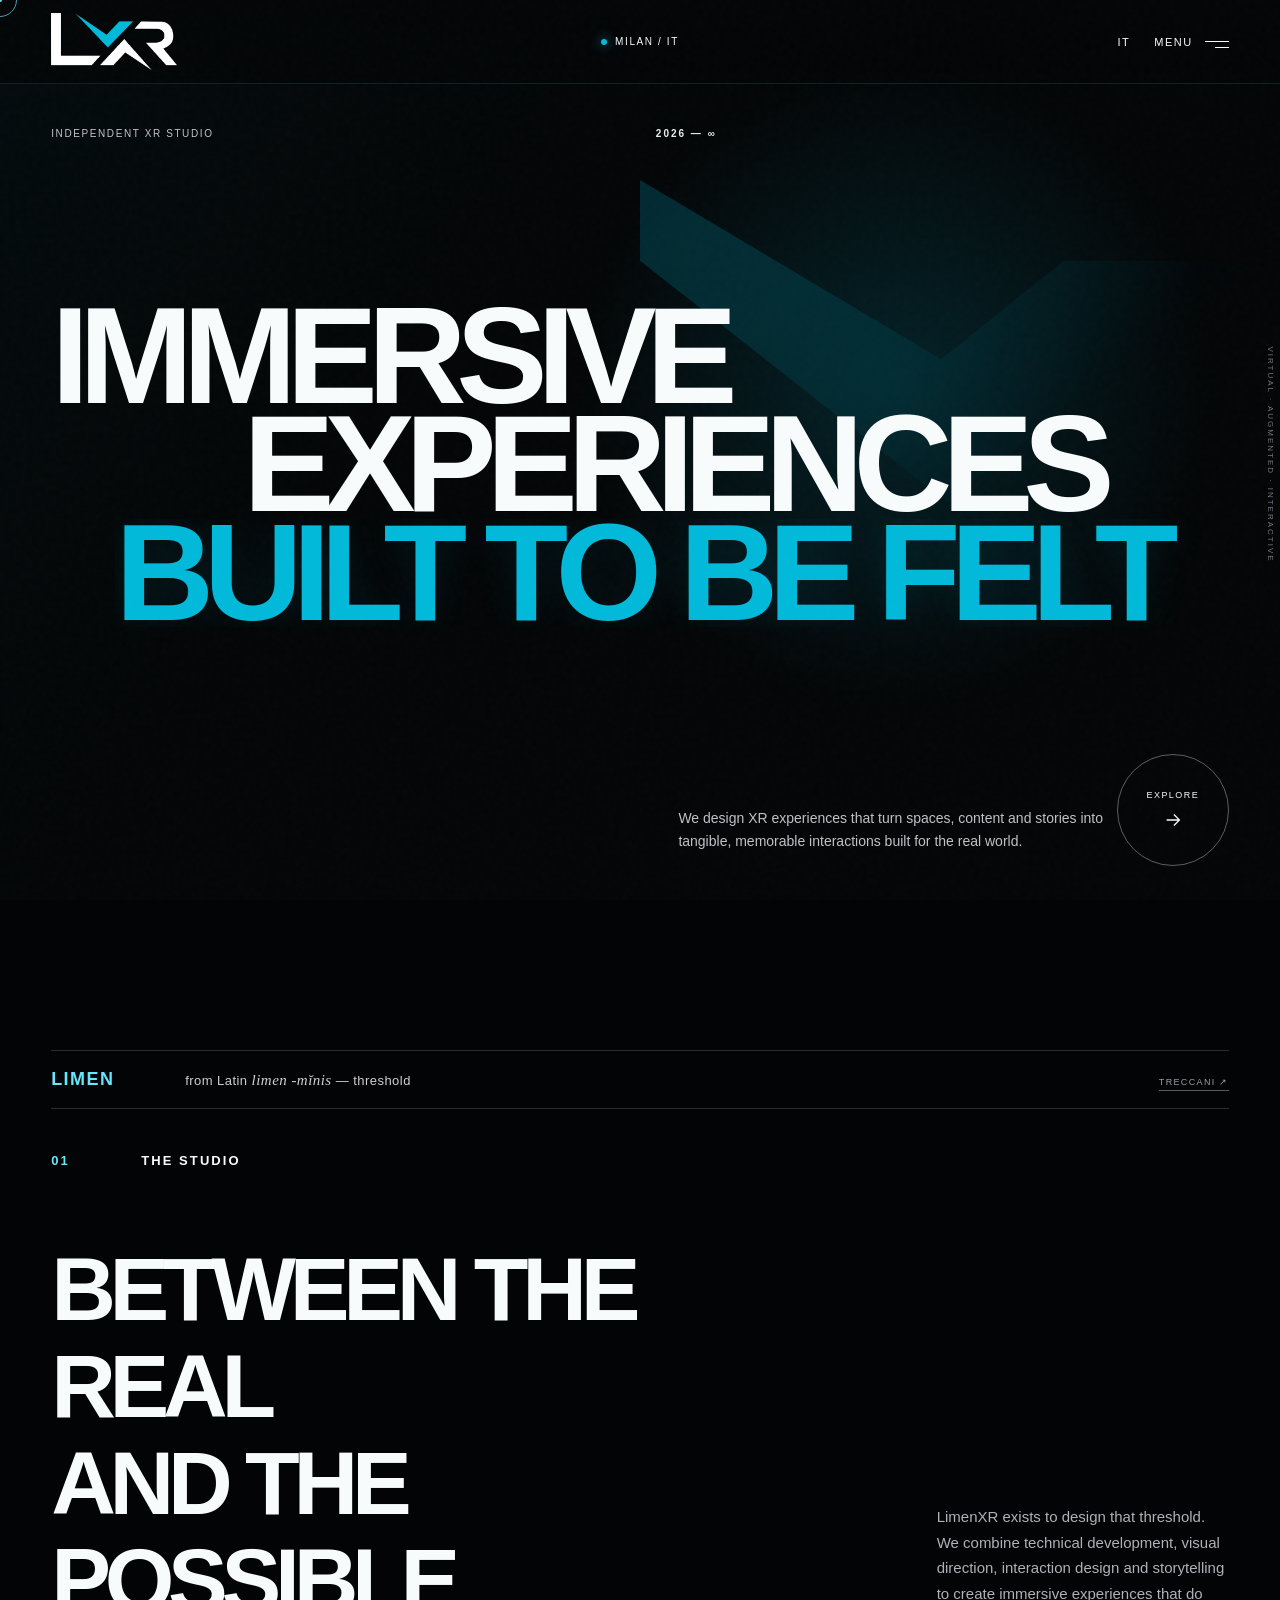
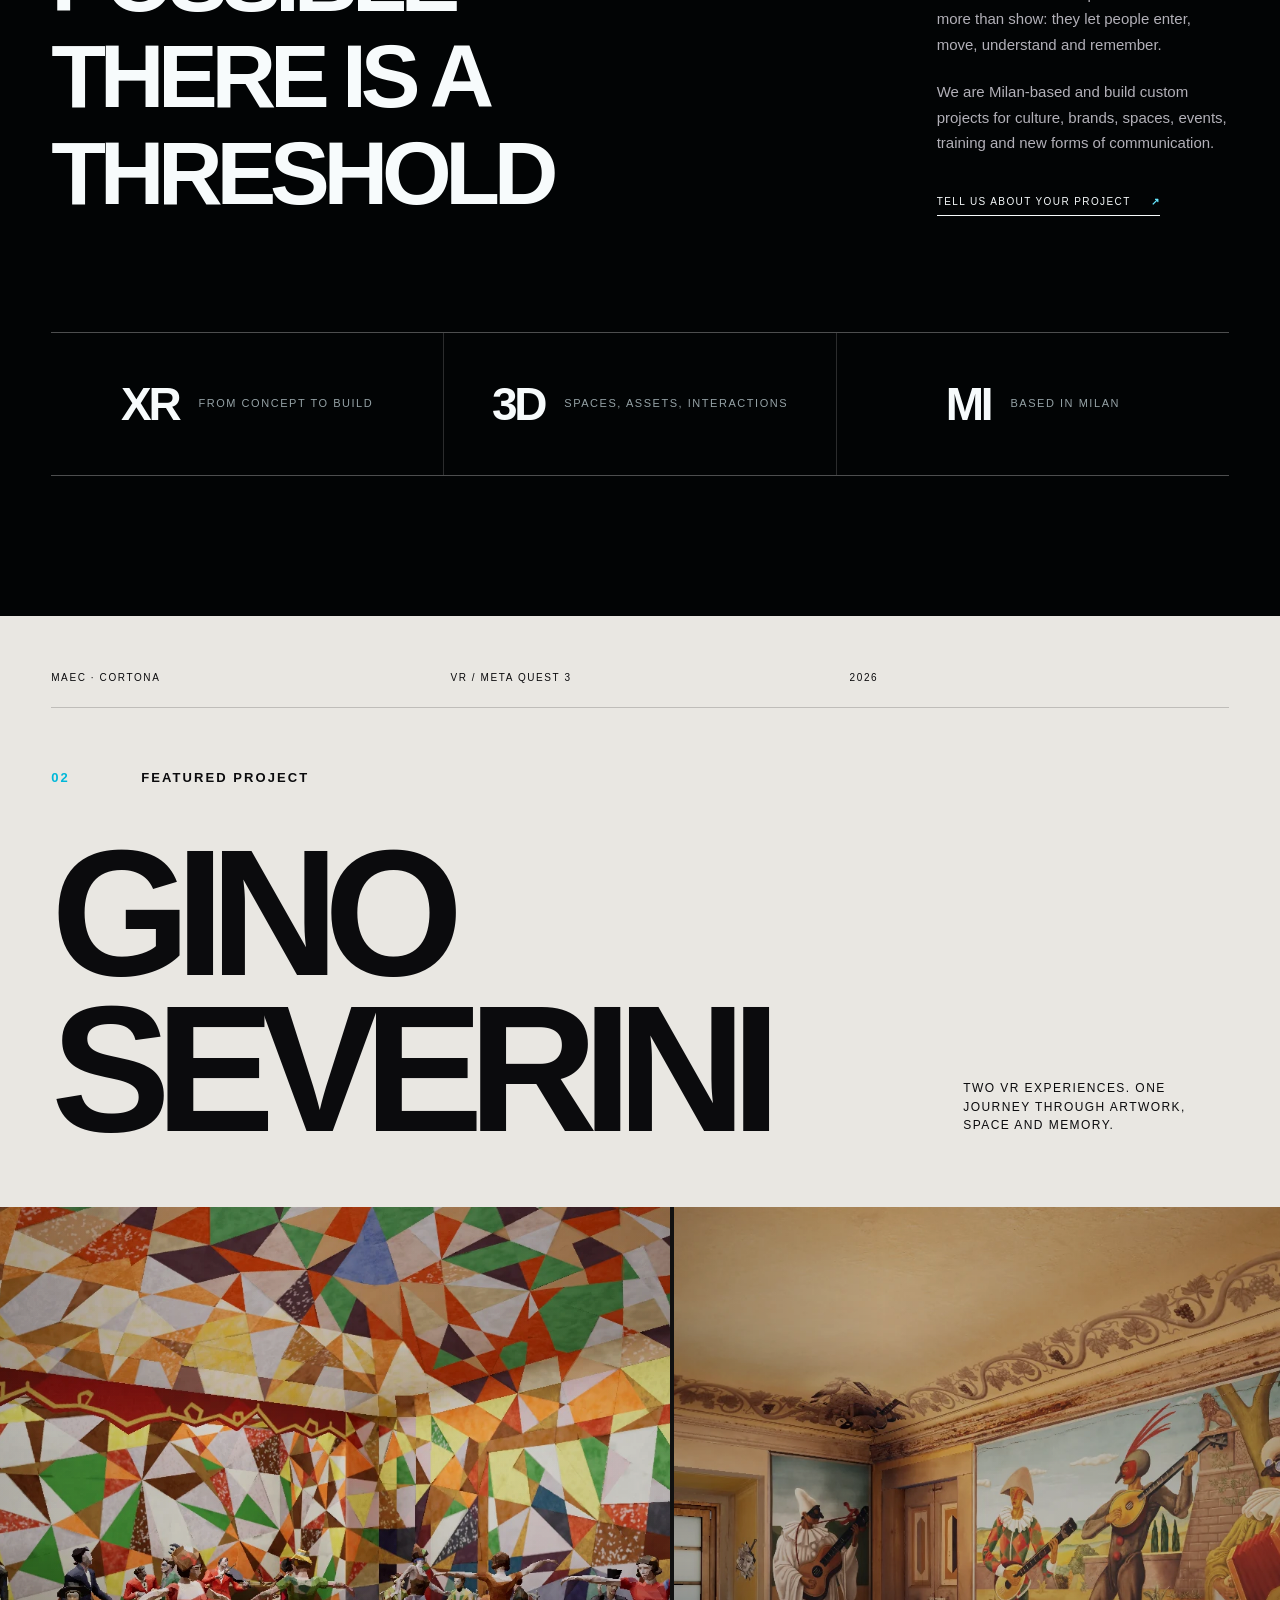
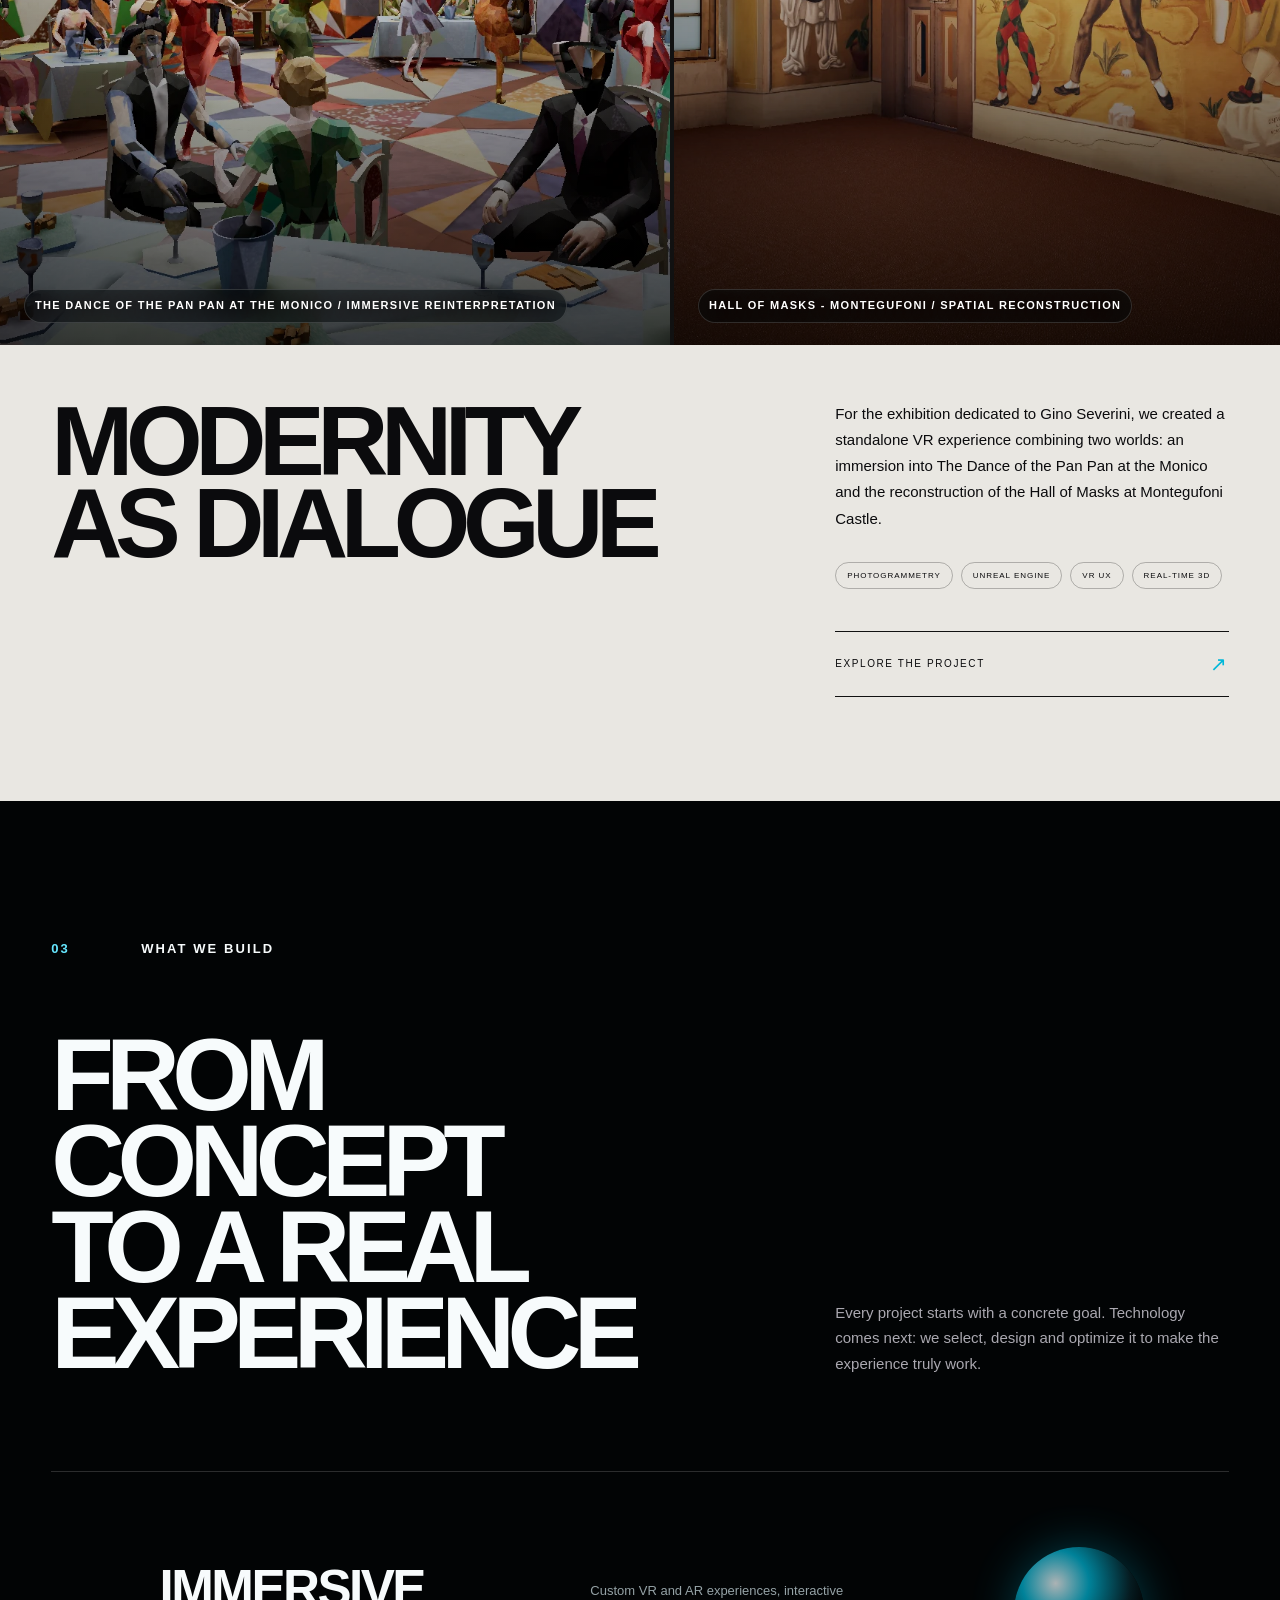
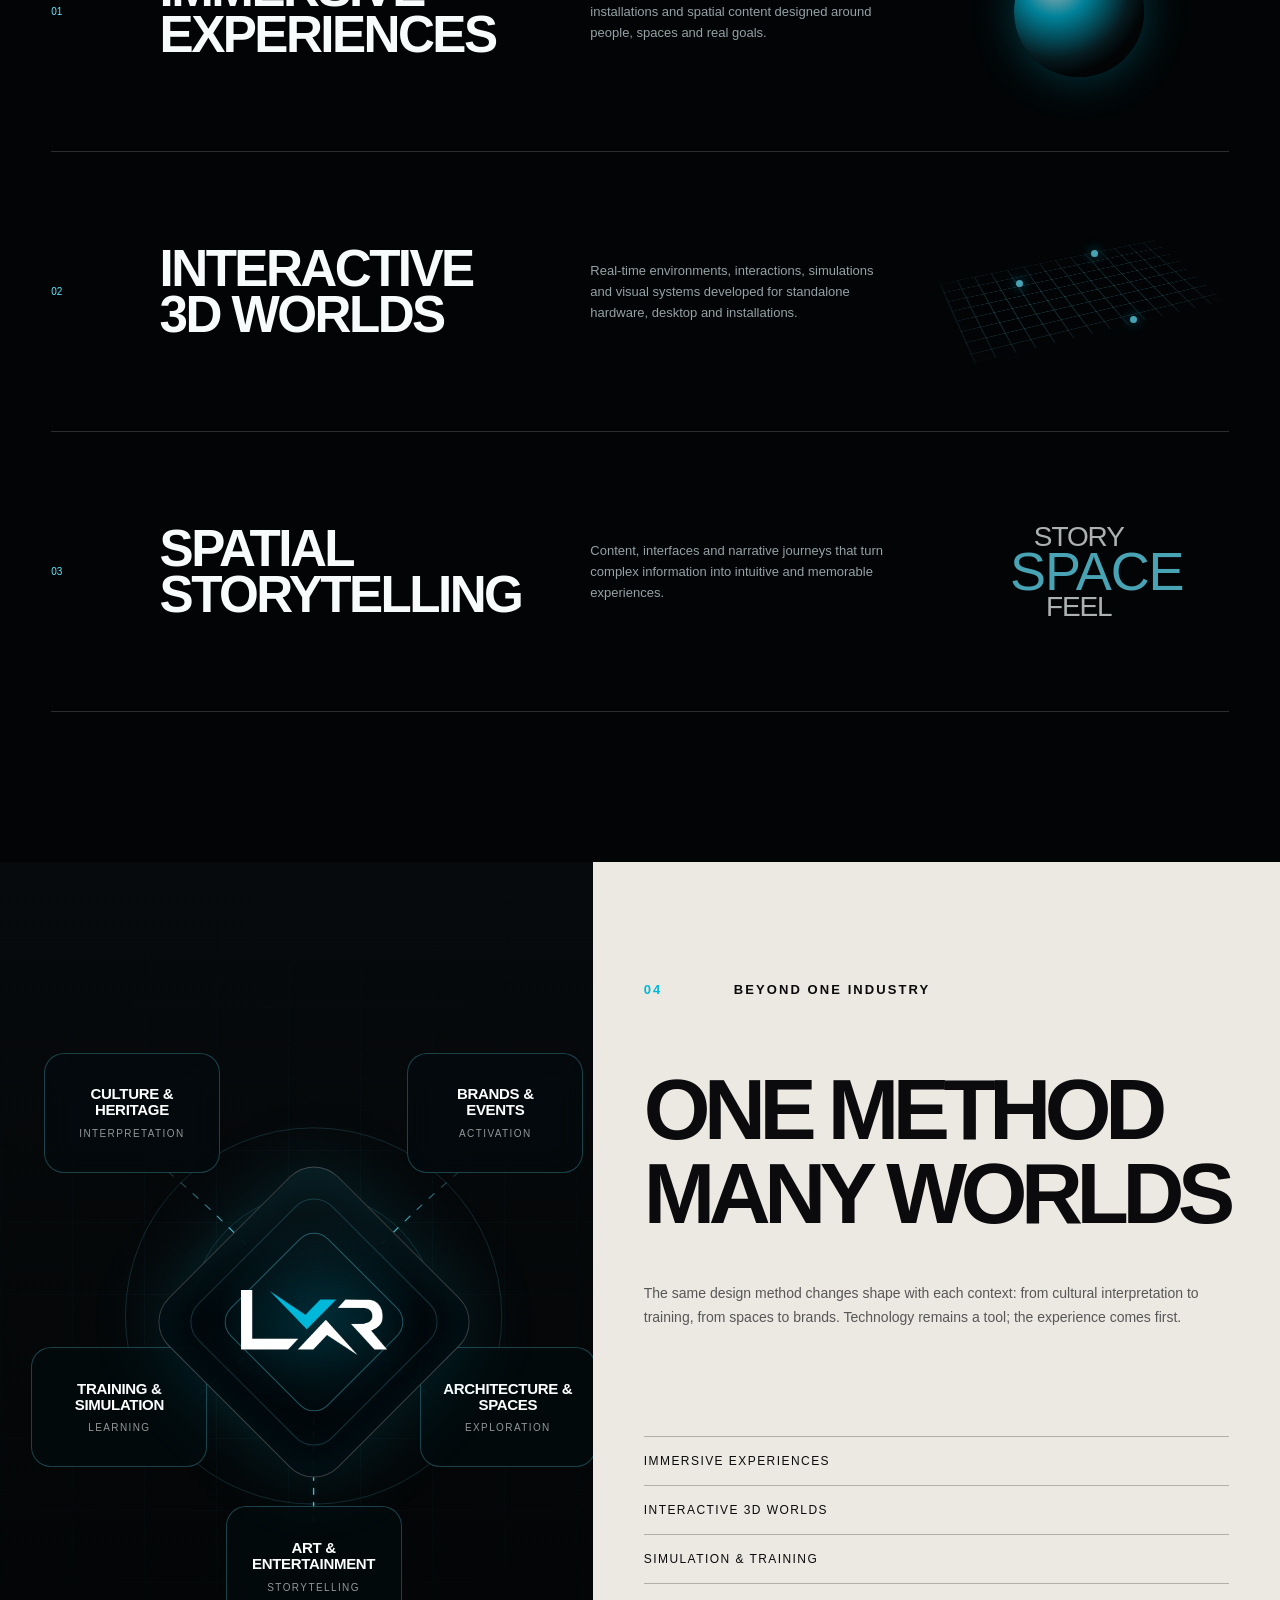
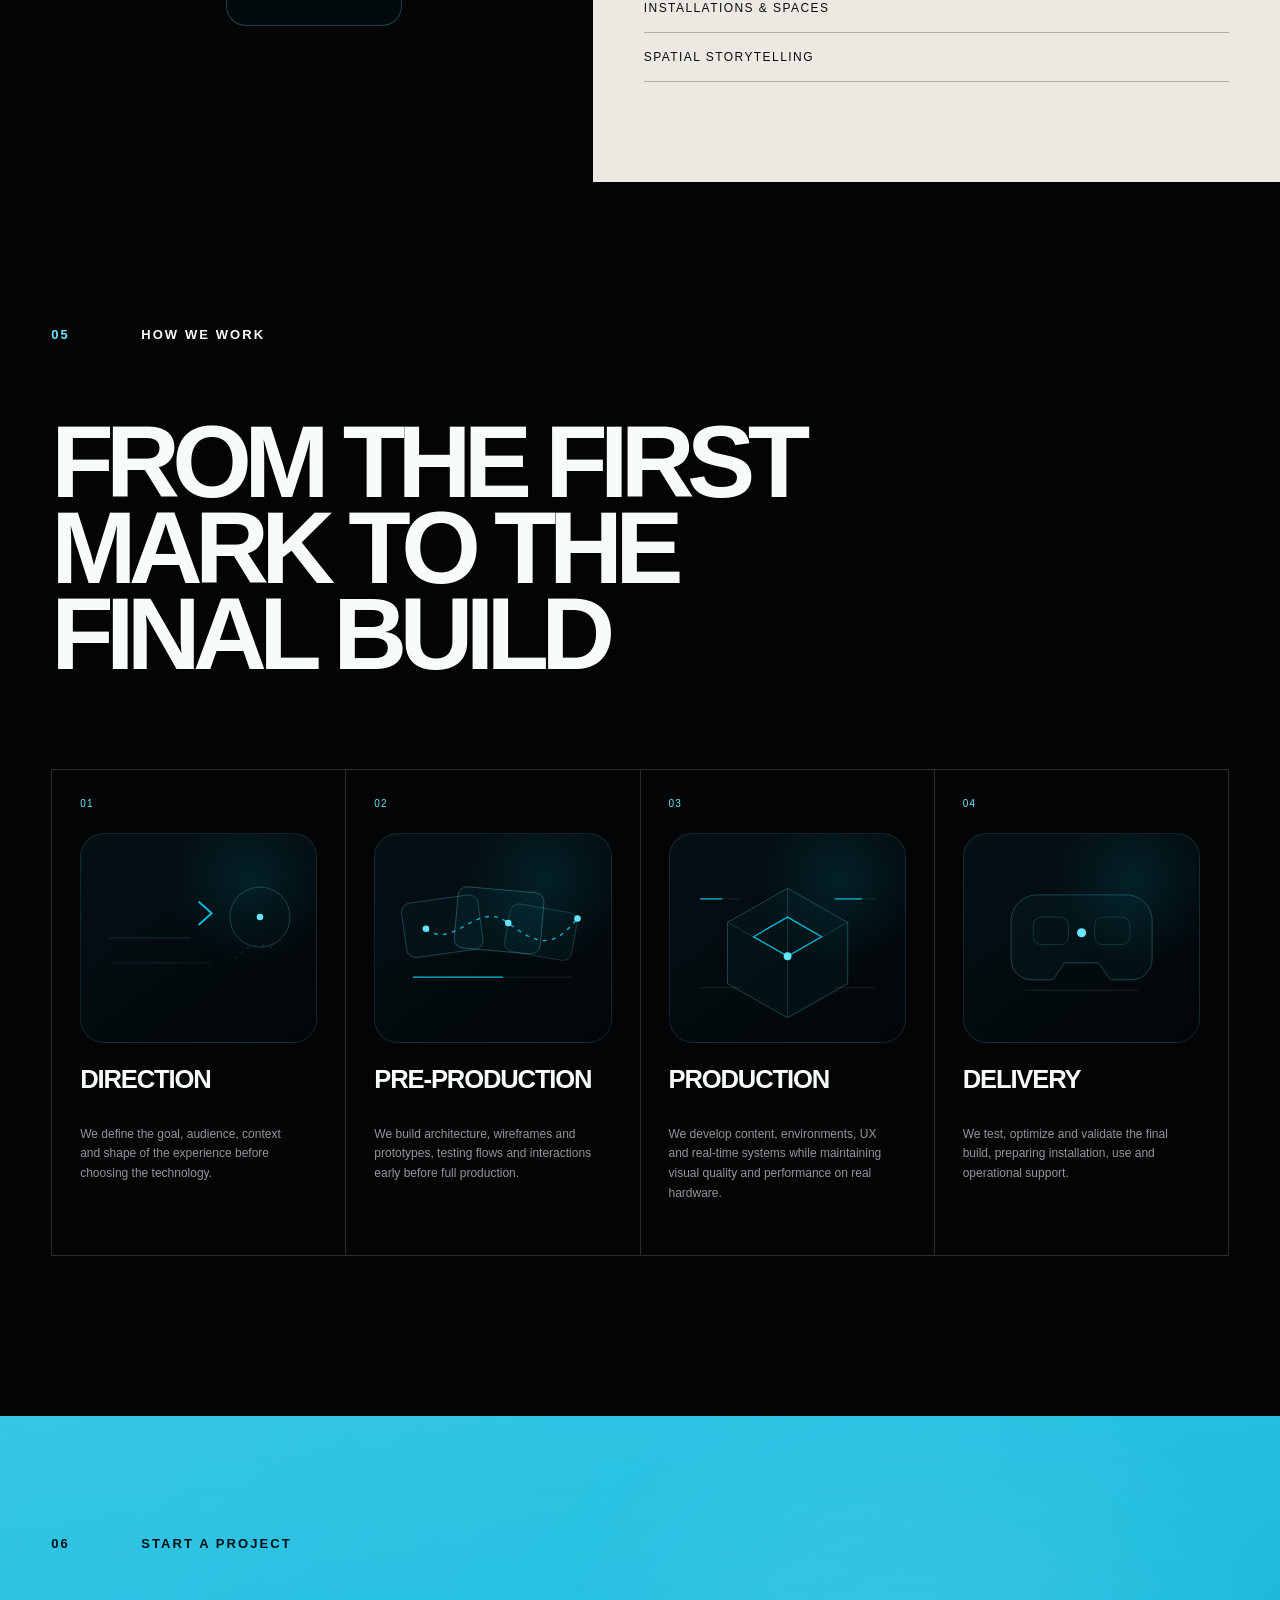
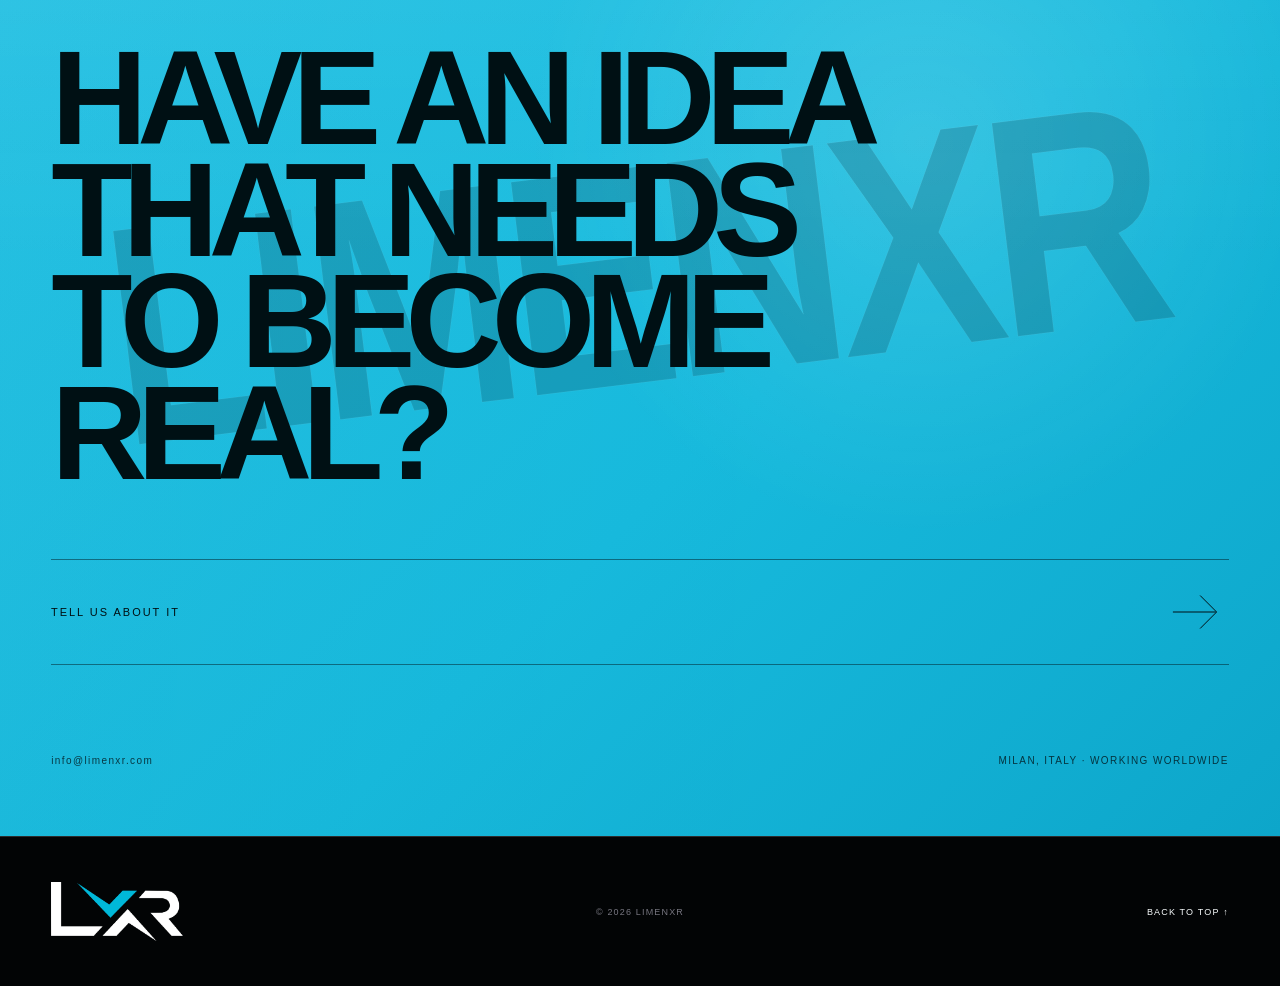
==== en/index.html @ 25d91dfa "Upload Complete V27" ====
<!DOCTYPE html>

<html class="no-js" lang="en">
<head>
<meta charset="utf-8"/>
<meta content="width=device-width, initial-scale=1, viewport-fit=cover" name="viewport"/>
<meta content="#070709" name="theme-color"/>
<meta content="dark light" name="color-scheme"/>
<meta content="LimenXR is a Milan-based XR studio designing custom immersive experiences in VR, AR, real-time 3D and interactive technologies." name="description"/>
<meta content="index, follow, max-image-preview:large, max-snippet:-1, max-video-preview:-1" name="robots"/>
<meta content="LimenXR" name="author"/>
<meta content="LimenXR" name="application-name"/>

<meta content="website" property="og:type"/>
<meta content="LimenXR" property="og:site_name"/>
<meta content="https://limenxr.com/en/" property="og:url"/>
<meta content="LimenXR | XR Studio in Milan" property="og:title"/>
<meta content="Custom immersive experiences in VR, AR, real-time 3D and interactive technologies, designed in Milan for the real world." property="og:description"/>
<meta content="https://limenxr.com/assets/og-limenxr.jpg" property="og:image"/>
<meta content="https://limenxr.com/assets/og-limenxr.jpg" property="og:image:secure_url"/>
<meta content="image/jpeg" property="og:image:type"/>
<meta content="1200" property="og:image:width"/>
<meta content="630" property="og:image:height"/>
<meta content="LimenXR — Studio XR a Milano, esperienze immersive VR e AR" property="og:image:alt"/>
<meta content="en_US" property="og:locale"/>
<meta content="en_US" property="og:locale:alternate"/>
<meta content="summary_large_image" name="twitter:card"/>
<meta content="LimenXR | XR Studio in Milan" name="twitter:title"/>
<meta content="Custom immersive experiences in VR, AR, real-time 3D and interactive technologies, designed in Milan for the real world." name="twitter:description"/>
<meta content="https://limenxr.com/assets/og-limenxr.jpg" name="twitter:image"/>
<meta content="LimenXR — Studio XR a Milano, esperienze immersive VR e AR" name="twitter:image:alt"/>
<title>LimenXR | XR Studio in Milan — Immersive VR and AR Experiences</title>
<link href="../assets/favicon.svg" rel="icon" type="image/svg+xml"/>
<link href="../assets/apple-touch-icon.png" rel="apple-touch-icon" sizes="180x180"/>
<link as="image" fetchpriority="high" href="../assets/limenxr-logo.png" rel="preload" type="image/png"/>

<script>document.documentElement.classList.replace('no-js','js');window.setTimeout(()=>document.documentElement.classList.add('loader-timeout'),3500);</script>


<link href="../styles.css" rel="stylesheet"/><link href="https://limenxr.com/en/" rel="canonical"/><link href="https://limenxr.com/" hreflang="it" rel="alternate"/><link href="https://limenxr.com/en/" hreflang="en" rel="alternate"/><link href="https://limenxr.com/" hreflang="x-default" rel="alternate"/><script type="application/ld+json">{"@context":"https://schema.org","@graph":[{"@type":"Organization","@id":"https://limenxr.com/#organization","name":"LimenXR","url":"https://limenxr.com/","logo":"https://limenxr.com/assets/limenxr-logo.png","email":"info@limenxr.com","description":"LimenXR is a Milan-based XR studio designing custom immersive experiences in VR, AR, real-time 3D and interactive technologies.","location":{"@type":"Place","name":"Milano, Italia"},"areaServed":"Worldwide"},{"@type":"WebSite","@id":"https://limenxr.com/#website","url":"https://limenxr.com/","name":"LimenXR","publisher":{"@id":"https://limenxr.com/#organization"},"inLanguage":"en"},{"@type":"WebPage","url":"https://limenxr.com/en/","name":"LimenXR | XR Studio in Milan — Immersive VR and AR Experiences","description":"LimenXR is a Milan-based XR studio designing custom immersive experiences in VR, AR, real-time 3D and interactive technologies.","about":{"@id":"https://limenxr.com/#organization"},"inLanguage":"en"}]}</script></head>
<body>
<div aria-hidden="true" class="noise"></div>
<div aria-hidden="true" class="cursor"><span></span></div>
<div aria-hidden="true" class="scroll-progress"></div>
<div aria-hidden="true" class="loader">
<img alt="" class="loader__logo" decoding="async" fetchpriority="high" height="782" loading="eager" src="../assets/limenxr-logo.png" width="1749"/>
<div class="loader__line"><i></i></div>
</div>
<header class="site-header">
<a aria-label="LimenXR home" class="brand magnetic" href="#top">
<img alt="LimenXR" class="brand__logo" decoding="async" fetchpriority="high" height="782" loading="eager" src="../assets/limenxr-logo.png" width="1749"/>
</a>
<div class="header-meta">
<span class="status-dot"></span>
<span>MILAN / IT</span>
</div>
<div class="header-actions">
<a aria-label="Visualizza il sito in italiano" class="lang-toggle magnetic" href="../">IT</a>
<button aria-controls="menu-panel" aria-expanded="false" class="menu-toggle magnetic" type="button">
<span>MENU</span><i></i>
</button>
</div>
</header>
<aside aria-hidden="true" class="menu-panel" id="menu-panel">
<div class="menu-panel__inner">
<nav aria-label="Navigazione principale" class="menu-nav">
<a href="#studio"><span>01</span><em>Studio</em></a>
<a href="#work"><span>02</span><em>Work</em></a>
<a href="#capabilities"><span>03</span><em>Capabilities</em></a>
<a href="#contact"><span>04</span><em>Contact</em></a>
</nav>
<div class="menu-panel__footer">
<a href="mailto:info@limenxr.com">info@limenxr.com</a>
<span>Milan-based · Working worldwide</span>
</div>
</div>
</aside>
<main id="top">
<section aria-labelledby="hero-title" class="hero">
<canvas aria-hidden="true" id="portal-canvas"></canvas>
<div aria-hidden="true" class="hero__glow"></div>
<div class="hero__eyebrow reveal">
<span>INDEPENDENT XR STUDIO</span>
<span class="hero__era">2026 — ∞</span>
</div>
<h1 class="hero__title" id="hero-title">
<span class="line"><span>IMMERSIVE</span></span>
<span class="line line--offset"><span>EXPERIENCES</span></span>
<span class="line line--accent"><span>BUILT TO BE FELT</span></span>
</h1>
<div class="hero__bottom reveal">
<p>We design XR experiences that turn spaces, content and stories into tangible, memorable interactions built for the real world.</p>
<a aria-label="Scopri i progetti" class="circle-link magnetic" href="#work">
<span>EXPLORE</span>
<svg aria-hidden="true" viewbox="0 0 24 24"><path d="M5 12h13M13 6l6 6-6 6"></path></svg>
</a>
</div>
<div aria-hidden="true" class="hero__side-label">VIRTUAL · AUGMENTED · INTERACTIVE</div>
</section>
<section class="manifesto section-pad" id="studio">
<div class="name-origin reveal">
<span class="name-origin__word">LIMEN</span>
<p>from Latin <em>limen -mĭnis</em> — threshold</p>
<a href="https://www.treccani.it/vocabolario/limine/" rel="noopener noreferrer" target="_blank">TRECCANI ↗</a>
</div>
<div class="section-kicker reveal">
<span>01</span>
<span>THE STUDIO</span>
</div>
<div class="manifesto__grid">
<h2 class="display-copy display-copy--threshold reveal">BETWEEN THE REAL<br/>AND THE POSSIBLE<br/>THERE IS A THRESHOLD</h2>
<div class="manifesto__copy reveal">
<p>LimenXR exists to design that threshold. We combine technical development, visual direction, interaction design and storytelling to create immersive experiences that do more than show: they let people enter, move, understand and remember.</p>
<p>We are Milan-based and build custom projects for culture, brands, spaces, events, training and new forms of communication.</p>
<a class="text-link magnetic" href="mailto:info@limenxr.com"><span>TELL US ABOUT YOUR PROJECT</span><b>↗</b></a>
</div>
</div>
<div class="studio-stats reveal">
<div><strong>XR</strong><span>FROM CONCEPT TO BUILD</span></div>
<div><strong>3D</strong><span>SPACES, ASSETS, INTERACTIONS</span></div>
<div><strong>MI</strong><span>BASED IN MILAN</span></div>
</div>
</section>
<section class="featured-work" id="work">
<div class="section-pad featured-work__head">
<div aria-label="Project details" class="featured-work__meta reveal">
<span>MAEC · CORTONA</span>
<span>VR / META QUEST 3</span>
<span>2026</span>
</div>
<div class="section-kicker reveal featured-work__kicker">
<span>02</span>
<span>FEATURED PROJECT</span>
</div>
<div class="featured-work__title-row">
<h2 class="reveal featured-work__title"><span>GINO</span><span>SEVERINI</span></h2>
<p class="reveal">TWO VR EXPERIENCES. ONE JOURNEY THROUGH ARTWORK, SPACE AND MEMORY.</p>
</div>
</div>
<article class="project-stage" data-project="severini">
<div class="project-stage__media">
<a aria-label="Open the Gino Severini case study" class="project-visual project-visual--panpan media-case-trigger" href="projects/gino-severini/">
<img alt="Ricostruzione immersiva de La Danse du Pan Pan au Monico" class="project-visual__image" decoding="async" height="1000" loading="lazy" src="../assets/panpan.webp" width="1920"/>
<span class="visual-label">THE DANCE OF THE PAN PAN AT THE MONICO / IMMERSIVE REINTERPRETATION</span>
</a>
<a aria-label="Open the Gino Severini case study" class="project-visual project-visual--room media-case-trigger" href="projects/gino-severini/">
<img alt="Ricostruzione della Sala delle Maschere di Montegufoni" class="project-visual__image" decoding="async" height="1000" loading="lazy" src="../assets/montegufoni.webp" width="1920"/>
<span class="visual-label">HALL OF MASKS - MONTEGUFONI / SPATIAL RECONSTRUCTION</span>
</a>
</div>
<div class="project-stage__info section-pad">
<div class="project-copy reveal">
<h3>MODERNITY<br/>AS DIALOGUE</h3>
<div>
<p>For the exhibition dedicated to Gino Severini, we created a standalone VR experience combining two worlds: an immersion into The Dance of the Pan Pan at the Monico and the reconstruction of the Hall of Masks at Montegufoni Castle.</p>
<div class="tags"><span>PHOTOGRAMMETRY</span><span>UNREAL ENGINE</span><span>VR UX</span><span>REAL-TIME 3D</span></div>
<a class="case-trigger magnetic" href="projects/gino-severini/"><span>EXPLORE THE PROJECT</span><b>↗</b></a>
</div>
</div>
</div>
</article>
</section>
<section class="capabilities section-pad" id="capabilities">
<div class="section-kicker reveal">
<span>03</span>
<span>WHAT WE BUILD</span>
</div>
<div class="capabilities__intro">
<h2 class="reveal">FROM CONCEPT<br/>TO A REAL<br/>EXPERIENCE</h2>
<p class="reveal">Every project starts with a concrete goal. Technology comes next: we select, design and optimize it to make the experience truly work.</p>
</div>
<div class="cap-list">
<article class="cap-item reveal">
<div class="cap-item__index">01</div>
<h3>IMMERSIVE<br/>EXPERIENCES</h3>
<p>Custom VR and AR experiences, interactive installations and spatial content designed around people, spaces and real goals.</p>
<div class="cap-item__visual orb-visual"><i></i></div>
</article>
<article class="cap-item reveal">
<div class="cap-item__index">02</div>
<h3>INTERACTIVE<br/>3D WORLDS</h3>
<p>Real-time environments, interactions, simulations and visual systems developed for standalone hardware, desktop and installations.</p>
<div class="cap-item__visual grid-visual"><i></i><i></i><i></i></div>
</article>
<article class="cap-item reveal">
<div class="cap-item__index">03</div>
<h3>SPATIAL<br/>STORYTELLING</h3>
<p>Content, interfaces and narrative journeys that turn complex information into intuitive and memorable experiences.</p>
<div class="cap-item__visual type-visual"><span>STORY</span><span>SPACE</span><span>FEEL</span></div>
</article>
</div>
</section>
<section class="sectors">
<div class="sectors__visual">
<div aria-label="LimenXR fields network" class="field-network">
<svg aria-hidden="true" class="field-network__connections" viewbox="0 0 760 720">
<defs>
<lineargradient id="networkLine" x1="0" x2="1">
<stop stop-color="#66e7ff" stop-opacity="0"></stop>
<stop offset=".5" stop-color="#66e7ff" stop-opacity=".78"></stop>
<stop offset="1" stop-color="#66e7ff" stop-opacity="0"></stop>
</lineargradient>
</defs>
<path d="M380 352 C320 286 256 220 188 164"></path>
<path d="M380 352 C440 286 504 220 572 164"></path>
<path d="M380 352 C304 390 248 436 188 500"></path>
<path d="M380 352 C456 390 512 436 572 500"></path>
<path class="field-link field-link--art" d="M380 476 L380 610"></path>
<circle cx="380" cy="352" r="148"></circle>
<circle cx="380" cy="352" r="228"></circle>
</svg>
<article class="field-node field-node--culture">
<strong>CULTURE &amp;<br/>HERITAGE</strong>
<small>INTERPRETATION</small>
</article>
<article class="field-node field-node--brands">
<strong>BRANDS &amp;<br/>EVENTS</strong>
<small>ACTIVATION</small>
</article>
<article class="field-node field-node--training">
<strong>TRAINING &amp;<br/>SIMULATION</strong>
<small>LEARNING</small>
</article>
<article class="field-node field-node--spaces">
<strong>ARCHITECTURE &amp;<br/>SPACES</strong>
<small>EXPLORATION</small>
</article>
<article class="field-node field-node--art">
<strong>ART &amp;<br/>ENTERTAINMENT</strong>
<small>STORYTELLING</small>
</article>
<div aria-hidden="true" class="field-hub">
<div class="field-hub__portal"></div>
<img alt="" height="782" src="../assets/limenxr-logo.png" width="1749"/>
</div>
<div class="field-network__intro">
<strong>BEYOND ONE INDUSTRY</strong>
</div>
</div>
</div>
<div class="sectors__content section-pad">
<div class="section-kicker reveal"><span>04</span><span>BEYOND ONE INDUSTRY</span></div>
<h2 class="reveal"><span>ONE METHOD</span><span>MANY WORLDS</span></h2>
<p class="sectors__statement reveal">The same design method changes shape with each context: from cultural interpretation to training, from spaces to brands. Technology remains a tool; the experience comes first.</p>
<div class="sector-list sector-list--outcomes reveal">
<span>IMMERSIVE EXPERIENCES</span>
<span>INTERACTIVE 3D WORLDS</span>
<span>SIMULATION &amp; TRAINING</span>
<span>INSTALLATIONS &amp; SPACES</span>
<span>SPATIAL STORYTELLING</span>
</div>
</div>
</section>
<section class="process section-pad">
<div class="section-kicker reveal"><span>05</span><span>HOW WE WORK</span></div>
<div class="process__header">
<h2 class="reveal">FROM THE FIRST<br/>MARK TO THE<br/>FINAL BUILD</h2>
</div>
<div class="process-grid">
<article class="process-card reveal">
<span class="process-card__number">01</span>
<div aria-hidden="true" class="process-card__visual">
<svg class="process-svg process-svg--direction" role="img" viewbox="0 0 360 220">
<defs><lineargradient id="dirGlow" x1="0" x2="1"><stop stop-color="#66e7ff" stop-opacity="0"></stop><stop offset=".5" stop-color="#66e7ff"></stop><stop offset="1" stop-color="#66e7ff" stop-opacity="0"></stop></lineargradient></defs>
<circle cx="274" cy="78" fill="none" r="46" stroke="rgba(102,231,255,.35)"></circle>
<circle class="svg-pulse" cx="274" cy="78" fill="#66e7ff" r="5"></circle>
<path d="M44 72H214" stroke="url(#dirGlow)" stroke-width="2"></path>
<path d="M44 110H168" stroke="rgba(102,231,255,.25)"></path>
<path d="M44 148H198" stroke="rgba(102,231,255,.16)"></path>
<path class="svg-drift" d="M180 54l20 18-20 18" fill="none" stroke="#00b8d9" stroke-width="3"></path>
<path class="svg-dash" d="M236 142c18-22 36-26 58-16" fill="none" stroke="rgba(255,255,255,.22)" stroke-dasharray="4 8"></path>
</svg>
</div>
<div class="process-card__copy">
<h3>DIRECTION</h3>
<p>We define the goal, audience, context and shape of the experience before choosing the technology.</p>
</div>
</article>
<article class="process-card reveal">
<span class="process-card__number">02</span>
<div aria-hidden="true" class="process-card__visual">
<svg class="process-svg process-svg--preproduction" role="img" viewbox="0 0 360 220">
<rect fill="rgba(0,184,217,.04)" height="84" rx="14" stroke="rgba(102,231,255,.34)" transform="rotate(-8 103 92)" width="118" x="44" y="50"></rect>
<rect fill="rgba(0,184,217,.05)" height="94" rx="14" stroke="rgba(102,231,255,.42)" transform="rotate(5 190 83)" width="132" x="124" y="36"></rect>
<rect fill="rgba(0,184,217,.035)" height="74" rx="14" stroke="rgba(102,231,255,.28)" transform="rotate(10 254 101)" width="104" x="202" y="64"></rect>
<path class="svg-dash" d="M78 96c44 34 78-46 126-9s70 37 106-7" fill="none" stroke="#00b8d9" stroke-dasharray="6 8" stroke-width="2"></path>
<circle cx="78" cy="96" fill="#66e7ff" r="5"></circle>
<circle cx="204" cy="87" fill="#66e7ff" r="5"></circle>
<circle cx="310" cy="80" fill="#66e7ff" r="5"></circle>
<path d="M58 170H302" stroke="rgba(255,255,255,.14)"></path>
<path class="svg-progress" d="M58 170H196" stroke="#00b8d9" stroke-width="2"></path>
</svg>
</div>
<div class="process-card__copy">
<h3>PRE-PRODUCTION</h3>
<p>We build architecture, wireframes and prototypes, testing flows and interactions early before full production.</p>
</div>
</article>
<article class="process-card reveal">
<span class="process-card__number">03</span>
<div aria-hidden="true" class="process-card__visual">
<svg class="process-svg process-svg--production" role="img" viewbox="0 0 360 220">
<path d="M180 34l92 52v94l-92 52-92-52V86z" fill="rgba(0,184,217,.035)" stroke="rgba(102,231,255,.38)"></path>
<path d="M180 34v104m92-52l-92 52-92-52m92 52v94" fill="none" stroke="rgba(102,231,255,.24)"></path>
<path class="svg-breathe" d="M128 108l52-30 52 30-52 30z" fill="none" stroke="#00b8d9" stroke-width="2"></path>
<circle class="svg-pulse" cx="180" cy="138" fill="#66e7ff" r="6"></circle>
<path d="M46 50h62M252 50h62M46 186h62M252 186h62" stroke="rgba(255,255,255,.15)"></path>
<path d="M46 50h34M252 50h42" stroke="#00b8d9" stroke-width="2"></path>
</svg>
</div>
<div class="process-card__copy">
<h3>PRODUCTION</h3>
<p>We develop content, environments, UX and real-time systems while maintaining visual quality and performance on real hardware.</p>
</div>
</article>
<article class="process-card reveal">
<span class="process-card__number">04</span>
<div aria-hidden="true" class="process-card__visual">
<svg class="process-svg process-svg--delivery" role="img" viewbox="0 0 360 220">
<path d="M72 84c0-22 18-40 40-40h136c22 0 40 18 40 40v58c0 18-14 32-32 32h-32l-18-26h-52l-18 26h-32c-18 0-32-14-32-32z" fill="rgba(0,184,217,.035)" stroke="rgba(102,231,255,.38)"></path>
<rect fill="none" height="42" rx="12" stroke="rgba(102,231,255,.25)" width="54" x="106" y="78"></rect>
<rect fill="none" height="42" rx="12" stroke="rgba(102,231,255,.25)" width="54" x="200" y="78"></rect>
<circle class="svg-pulse" cx="180" cy="102" fill="#66e7ff" r="7"></circle>
<path class="svg-check" d="M238 48l16 16 34-38" fill="none" stroke="#00b8d9" stroke-linecap="round" stroke-linejoin="round" stroke-width="4"></path>
<path d="M94 190H266" stroke="rgba(255,255,255,.14)"></path>
<path class="svg-load" d="M94 190H266" stroke="#00b8d9" stroke-dasharray="172" stroke-dashoffset="172" stroke-width="2"></path>
</svg>
</div>
<div class="process-card__copy">
<h3>DELIVERY</h3>
<p>We test, optimize and validate the final build, preparing installation, use and operational support.</p>
</div>
</article>
</div>
</section>
<section class="contact" id="contact">
<div aria-hidden="true" class="contact__backdrop">
<svg aria-hidden="true" class="contact-wordmark" preserveaspectratio="xMidYMid meet" viewbox="0 0 1600 720">
<text lengthadjust="spacingAndGlyphs" text-anchor="middle" textlength="1320" transform="rotate(-7 800 360)" x="800" y="430">LIMENXR</text>
</svg>
</div>
<div class="contact__inner section-pad">
<div class="section-kicker reveal"><span>06</span><span>START A PROJECT</span></div>
<h2 class="reveal">HAVE AN IDEA<br/>THAT NEEDS<br/>TO BECOME<br/>REAL?</h2>
<a class="contact-cta magnetic reveal" href="mailto:info@limenxr.com">
<span>TELL US ABOUT IT</span>
<svg aria-hidden="true" viewbox="0 0 80 80"><path d="M12 40h52M45 20l20 20-20 20"></path></svg>
</a>
<div class="contact__details reveal">
<a href="mailto:info@limenxr.com">info@limenxr.com</a>
<span>MILAN, ITALY · WORKING WORLDWIDE</span>
</div>
</div>
</section>
</main>
<footer class="site-footer section-pad">
<div class="brand brand--footer"><img alt="LimenXR" class="brand__logo" height="782" src="../assets/limenxr-logo.png" width="1749"/></div>
<p>© 2026 LIMENXR</p>
<a class="back-top magnetic" href="#top"><span>BACK TO TOP</span> ↑</a>
</footer>

<script src="../script.js"></script>
<script data-cf-beacon='{"token": "e63e4f454eb64c06982cba87133fa9ac"}' src="https://static.cloudflareinsights.com/beacon.min.js" type="module"></script></body>
</html>
---- styles.css ----
/* LimenXR V27 — consolidated stylesheet */
:root {
  --bg: #020405;
  --bg-soft: #071014;
  --ink: #f7fbfc;
  --muted: #95a2a6;
  --line: rgba(255,255,255,.16);
  --accent: #00b8d9;
  --accent-2: #66e7ff;
  --pad: clamp(22px, 4vw, 72px);
  --display: "Inter Display", "Inter", "Arial Narrow", Arial, sans-serif;
  --body: "Inter", Arial, sans-serif;
}

* { box-sizing: border-box; }
html { scroll-behavior: smooth; background: var(--bg); }
body { margin: 0; background: var(--bg); color: var(--ink); font-family: var(--body); overflow-x: hidden; cursor: none; }
body.menu-open, body.modal-open { overflow: hidden; }
a, button { color: inherit; }
a { text-decoration: none; }
button { font: inherit; }
::selection { background: var(--accent); color: white; }

.noise { position: fixed; inset: 0; pointer-events: none; z-index: 100; opacity: .035; background-image: url("data:image/svg+xml,%3Csvg viewBox='0 0 180 180' xmlns='http://www.w3.org/2000/svg'%3E%3Cfilter id='n'%3E%3CfeTurbulence type='fractalNoise' baseFrequency='.85' numOctaves='3' stitchTiles='stitch'/%3E%3C/filter%3E%3Crect width='100%25' height='100%25' filter='url(%23n)' opacity='.7'/%3E%3C/svg%3E"); mix-blend-mode: screen; }
.scroll-progress { position: fixed; top: 0; left: 0; width: 100%; height: 2px; z-index: 110; transform: scaleX(0); transform-origin: left; background: var(--accent-2); }
.cursor { position: fixed; width: 34px; height: 34px; border: 1px solid rgba(255,255,255,.45); border-radius: 50%; pointer-events: none; z-index: 999; transform: translate(-50%, -50%); transition: width .25s, height .25s, background .25s, border .25s; mix-blend-mode: difference; }
.cursor span { position: absolute; width: 4px; height: 4px; left: 50%; top: 50%; transform: translate(-50%,-50%); background: white; border-radius: 50%; }
.cursor.is-active { width: 64px; height: 64px; background: #fff; border-color: #fff; }

.loader { position: fixed; inset: 0; z-index: 1000; display: grid; place-items: center; background: #050506; transition: transform .9s cubic-bezier(.77,0,.18,1); }
.loader.is-hidden { transform: translateY(-105%); }
.loader__logo { width: min(42vw, 360px); height: auto; display: block; filter: drop-shadow(0 0 28px rgba(0,184,217,.14)); }
.loader__line { position: absolute; left: 10vw; right: 10vw; bottom: 10vh; height: 1px; background: #222; overflow: hidden; }
.loader__line i { display: block; width: 100%; height: 100%; background: var(--accent); transform: translateX(-100%); animation: loadline 1.25s ease forwards; }
@keyframes loadline { to { transform: translateX(0); } }

.site-header { position: fixed; inset: 0 0 auto 0; height: 84px; z-index: 90; display: grid; grid-template-columns: 1fr auto 1fr; align-items: center; padding: 0 var(--pad); mix-blend-mode: difference; }
.brand { display: inline-flex; align-items: center; gap: 10px; justify-self: start; }
.brand__mark { display: grid; place-items: center; width: 31px; height: 31px; border: 1px solid currentColor; border-radius: 50%; font-size: 13px; font-weight: 700; }
.brand__name { font-family: var(--display); font-size: 17px; font-weight: 700; letter-spacing: -.04em; }
.brand__name span { color: var(--accent-2); }
.header-meta { display: flex; align-items: center; gap: 8px; font-size: 10px; letter-spacing: .16em; }
.status-dot { width: 6px; height: 6px; border-radius: 50%; background: #8dff7a; box-shadow: 0 0 10px #8dff7a; }
.header-actions { justify-self: end; display: flex; align-items: center; gap: 24px; }
.lang-toggle, .menu-toggle { border: 0; background: none; padding: 10px 0; cursor: none; font-size: 11px; letter-spacing: .14em; }
.menu-toggle { display: flex; align-items: center; gap: 12px; }
.menu-toggle i { width: 24px; height: 1px; background: currentColor; display: block; position: relative; transition: transform .3s; }
.menu-toggle i::after { content: ""; position: absolute; width: 14px; height: 1px; right: 0; top: 6px; background: currentColor; transition: width .3s, transform .3s, top .3s; }
.menu-open .menu-toggle i { transform: rotate(45deg); }
.menu-open .menu-toggle i::after { width: 24px; top: 0; transform: rotate(90deg); }

.menu-panel { position: fixed; inset: 0; z-index: 80; background: var(--accent); transform: translateY(-105%); transition: transform .8s cubic-bezier(.77,0,.18,1); visibility: hidden; }
.menu-panel.is-open { transform: translateY(0); visibility: visible; }
.menu-panel__inner { min-height: 100%; padding: 130px var(--pad) 40px; display: grid; grid-template-rows: 1fr auto; }
.menu-nav { display: flex; flex-direction: column; justify-content: center; }
.menu-nav a { display: grid; grid-template-columns: 70px 1fr; align-items: end; border-bottom: 1px solid rgba(255,255,255,.3); padding: 13px 0; overflow: hidden; }
.menu-nav span { font-size: 11px; opacity: .7; margin-bottom: 14px; }
.menu-nav em { font-family: var(--display); font-size: clamp(52px, 8.5vw, 136px); font-style: normal; font-weight: 650; letter-spacing: -.07em; line-height: .83; transition: transform .35s; }
.menu-nav a:hover em { transform: translateX(20px); }
.menu-panel__footer { display: flex; justify-content: space-between; font-size: 12px; letter-spacing: .04em; }

.section-pad { padding-left: var(--pad); padding-right: var(--pad); }
.section-kicker { display: grid; grid-template-columns: 72px auto; gap: 18px; align-items: center; font-size: 13px; font-weight: 600; letter-spacing: .16em; text-transform: uppercase; line-height: 1.25; }
.section-kicker span:first-child { color: var(--accent-2); }
.reveal { opacity: 0; transform: translateY(35px); transition: opacity .9s ease, transform .9s cubic-bezier(.22,1,.36,1); }
.reveal.is-visible { opacity: 1; transform: translateY(0); }

.hero { min-height: 100svh; position: relative; overflow: hidden; display: grid; grid-template-rows: auto 1fr auto; padding: 128px var(--pad) 34px; background: radial-gradient(circle at 70% 43%, rgba(0,184,217,.13), transparent 30%), var(--bg); }
#portal-canvas { position: absolute; inset: 0; width: 100%; height: 100%; opacity: .78; }
.hero__glow { position: absolute; width: 44vw; height: 44vw; max-width: 620px; max-height: 620px; right: 7vw; top: 14vh; border: 1px solid rgba(255,255,255,.1); border-radius: 50%; box-shadow: inset 0 0 90px rgba(0,184,217,.12), 0 0 100px rgba(0,184,217,.08); }
.hero__eyebrow { position: relative; z-index: 2; display: flex; justify-content: space-between; max-width: 52vw; font-size: 10px; letter-spacing: .16em; color: #c4c2c9; }
.hero__title { position: relative; z-index: 2; margin: auto 0; padding-top: 4vh; font-family: var(--display); font-size: clamp(58px, 10.7vw, 176px); font-weight: 650; letter-spacing: -.075em; line-height: .79; text-transform: uppercase; }
.hero__title .line { display: block; overflow: hidden; }
.hero__title .line > span { display: block; transform: translateY(110%); animation: titleIn 1.15s cubic-bezier(.22,1,.36,1) forwards; animation-delay: 1.35s; }
.hero__title .line:nth-child(2) > span { animation-delay: 1.45s; }
.hero__title .line:nth-child(3) > span { animation-delay: 1.55s; }
@keyframes titleIn { to { transform: translateY(0); } }
.hero__title .line--offset { margin-left: 15vw; }
.hero__title .line--accent { color: transparent; -webkit-text-stroke: 1px rgba(243,241,237,.7); margin-left: 5vw; }
.hero__bottom { position: relative; z-index: 2; display: flex; align-items: end; justify-content: space-between; margin-left: 49vw; }
.hero__bottom p { width: min(430px, 42vw); font-size: 14px; line-height: 1.6; color: #c2c0c7; }
.circle-link { width: 112px; height: 112px; border: 1px solid rgba(255,255,255,.35); border-radius: 50%; display: flex; flex-direction: column; align-items: center; justify-content: center; gap: 9px; font-size: 9px; letter-spacing: .16em; transition: background .35s, border .35s; }
.circle-link:hover { background: var(--accent); border-color: var(--accent); }
.circle-link svg { width: 22px; fill: none; stroke: currentColor; stroke-width: 1.4; }
.hero__side-label { position: absolute; right: 10px; top: 50%; transform: rotate(90deg) translateX(50%); transform-origin: right center; font-size: 8px; letter-spacing: .25em; color: #777680; }

.marquee { overflow: hidden; border-top: 1px solid var(--line); border-bottom: 1px solid var(--line); padding: 18px 0; background: var(--ink); color: var(--bg); }
.marquee__track { width: max-content; display: flex; align-items: center; gap: 30px; animation: marquee 28s linear infinite; font-family: var(--display); font-size: 14px; font-weight: 600; letter-spacing: .06em; }
.marquee__track i { color: var(--accent); font-style: normal; }
@keyframes marquee { to { transform: translateX(-50%); } }

.manifesto { padding-top: 150px; padding-bottom: 140px; }
.manifesto__grid { display: grid; grid-template-columns: 1.45fr .55fr; gap: 9vw; align-items: end; padding-top: 90px; }
.display-copy { margin: 0; font-family: var(--display); font-size: clamp(47px, 7vw, 112px); line-height: .91; letter-spacing: -.07em; font-weight: 600; }
.manifesto__copy { padding-bottom: 6px; }
.manifesto__copy p { margin: 0 0 22px; color: #b2b0b8; font-size: 15px; line-height: 1.7; }
.text-link { display: inline-flex; gap: 20px; align-items: center; margin-top: 18px; padding-bottom: 8px; border-bottom: 1px solid currentColor; font-size: 10px; letter-spacing: .14em; }
.text-link b { color: var(--accent-2); }
.studio-stats { display: grid; grid-template-columns: repeat(3, 1fr); gap: 1px; margin-top: 110px; background: var(--line); border-top: 1px solid var(--line); border-bottom: 1px solid var(--line); }
.studio-stats div { background: var(--bg); padding: 42px 34px; display: flex; align-items: center; justify-content: center; gap: 20px; min-height: 142px; }
.studio-stats strong { font-family: var(--display); font-size: 46px; letter-spacing: -.07em; }
.studio-stats span { font-size: 11px; letter-spacing: .14em; color: var(--muted); line-height: 1.45; }

.featured-work { background: #e9e7e2; color: #0b0b0d; }
.featured-work__head { padding-top: 120px; padding-bottom: 70px; }
.featured-work__head .section-kicker span:first-child { color: var(--accent); }
.featured-work__title-row { display: grid; grid-template-columns: 1.5fr .5fr; gap: 9vw; align-items: end; margin-top: 70px; }
.featured-work__title-row h2 { margin: 0; font-family: var(--display); font-size: clamp(82px, 14vw, 218px); letter-spacing: -.085em; line-height: .73; font-weight: 650; }
.featured-work__title-row p { margin: 0; font-size: 12px; line-height: 1.55; letter-spacing: .12em; }
.project-stage__media { height: 82vh; min-height: 620px; display: grid; grid-template-columns: 1.05fr .95fr; gap: 4px; background: #111; overflow: hidden; }
.project-visual { position: relative; overflow: hidden; }
.visual-label { position: absolute; left: 24px; bottom: 22px; z-index: 4; max-width: calc(100% - 48px); font-size: 11px; font-weight: 600; letter-spacing: .12em; line-height: 1.45; color: white; text-transform: uppercase; text-wrap: balance; mix-blend-mode: normal; text-shadow: 0 2px 14px rgba(0,0,0,.45); }
.project-visual--panpan { background: #061318; }
.project-visual--panpan::before { content: ""; position: absolute; inset: -20%; background: repeating-conic-gradient(from 15deg at 50% 50%, #00b8d9 0 8deg, #061318 8deg 17deg, #f0e9d8 17deg 20deg, #0c2329 20deg 31deg); filter: blur(2px); animation: rotateSlow 35s linear infinite; }
.project-visual--panpan::after { content: ""; position: absolute; inset: 0; background: radial-gradient(circle, transparent 10%, rgba(8,7,12,.35) 56%, #08070c 120%); }
@keyframes rotateSlow { to { transform: rotate(360deg) scale(1.1); } }
.shape { position: absolute; z-index: 2; border: 1px solid rgba(255,255,255,.4); backdrop-filter: blur(4px); mix-blend-mode: screen; animation: drift 9s ease-in-out infinite alternate; }
.s1 { width: 26%; height: 44%; left: 12%; top: 14%; transform: rotate(31deg); background: rgba(255,115,90,.28); }
.s2 { width: 32%; height: 30%; right: 10%; top: 23%; transform: rotate(-24deg); background: rgba(0,184,217,.4); animation-delay: -2s; }
.s3 { width: 18%; height: 50%; left: 41%; bottom: 5%; transform: rotate(12deg); background: rgba(255,230,174,.15); animation-delay: -4s; }
.s4 { width: 20%; height: 20%; right: 15%; bottom: 9%; border-radius: 50%; background: rgba(245,85,120,.35); animation-delay: -6s; }
.s5 { width: 16%; height: 16%; left: 9%; bottom: 11%; background: rgba(255,255,255,.16); animation-delay: -3s; }
@keyframes drift { to { transform: translate3d(18px,-20px,0) rotate(42deg) scale(1.06); } }
.project-visual--room { background: radial-gradient(circle at 50% 40%, #14323a, #08080d 64%); }
#pointcloud-canvas { width: 100%; height: 100%; display: block; }
.project-stage__info { padding-top: 55px; padding-bottom: 110px; }
.project-meta { display: grid; grid-template-columns: repeat(3, 1fr); padding: 0 0 26px; border-bottom: 1px solid rgba(0,0,0,.2); font-size: 9px; letter-spacing: .15em; }
.project-copy { display: grid; grid-template-columns: 1.25fr .75fr; gap: 10vw; padding-top: 60px; align-items: start; }
.project-copy h3 { margin: 0; font-family: var(--display); font-size: clamp(55px, 7.7vw, 126px); line-height: .83; letter-spacing: -.075em; font-weight: 600; }
.project-copy p { margin: 0; font-size: 15px; line-height: 1.75; }
.tags { display: flex; flex-wrap: wrap; gap: 8px; margin: 30px 0 42px; }
.tags span { border: 1px solid rgba(0,0,0,.25); border-radius: 999px; padding: 8px 11px; font-size: 8px; letter-spacing: .12em; }
.case-trigger { width: 100%; display: flex; justify-content: space-between; align-items: center; border: 0; border-top: 1px solid #111; border-bottom: 1px solid #111; background: transparent; padding: 20px 0; cursor: none; font-size: 10px; letter-spacing: .16em; }
.case-trigger b { font-size: 20px; font-weight: 400; color: var(--accent); }

.capabilities { padding-top: 140px; padding-bottom: 150px; background: var(--bg); }
.capabilities__intro { display: grid; grid-template-columns: 1.25fr .75fr; gap: 10vw; align-items: end; margin-top: 75px; margin-bottom: 95px; }
.capabilities__intro h2, .sectors h2, .process h2, .contact h2 { margin: 0; font-family: var(--display); font-size: clamp(58px, 8vw, 130px); line-height: .84; letter-spacing: -.075em; font-weight: 600; }
.capabilities__intro p { max-width: 470px; margin: 0; color: #aaa8b0; font-size: 15px; line-height: 1.7; }
.cap-list { border-top: 1px solid var(--line); }
.cap-item { min-height: 280px; display: grid; grid-template-columns: 70px .85fr .65fr .65fr; gap: 3vw; align-items: center; border-bottom: 1px solid var(--line); position: relative; overflow: hidden; }
.cap-item__index { font-size: 10px; color: var(--accent-2); }
.cap-item h3 { font-family: var(--display); font-size: clamp(34px, 4vw, 66px); line-height: .9; letter-spacing: -.05em; font-weight: 600; margin: 0; }
.cap-item p { margin: 0; color: #95a2a6; font-size: 13px; line-height: 1.65; }
.cap-item__visual { height: 190px; position: relative; opacity: .7; transition: opacity .4s, transform .4s; }
.cap-item:hover .cap-item__visual { opacity: 1; transform: scale(1.04); }
.orb-visual i { position: absolute; width: 130px; height: 130px; left: 50%; top: 50%; transform: translate(-50%,-50%); border-radius: 50%; background: radial-gradient(circle at 32% 28%, #eee, #00b8d9 25%, #08262d 58%, #09090d 72%); box-shadow: 0 0 45px rgba(0,184,217,.45); }
.grid-visual { perspective: 600px; }
.grid-visual::before { content: ""; position: absolute; inset: 25px; background-image: linear-gradient(rgba(102,231,255,.28) 1px, transparent 1px), linear-gradient(90deg, rgba(102,231,255,.28) 1px, transparent 1px); background-size: 18px 18px; transform: rotateX(58deg) rotateZ(-23deg); box-shadow: inset 0 0 50px #09090d; }
.grid-visual i { position: absolute; width: 7px; height: 7px; border-radius: 50%; background: var(--accent-2); box-shadow: 0 0 12px var(--accent); animation: pulse 2s infinite alternate; }
.grid-visual i:nth-child(1) { left: 29%; top: 44%; }
.grid-visual i:nth-child(2) { left: 54%; top: 28%; animation-delay: -.7s; }
.grid-visual i:nth-child(3) { left: 67%; top: 63%; animation-delay: -1.4s; }
@keyframes pulse { to { transform: scale(2.5); opacity: .25; } }
.type-visual { display: flex; flex-direction: column; justify-content: center; align-items: center; font-family: var(--display); font-size: 28px; line-height: .85; letter-spacing: -.04em; }
.type-visual span:nth-child(2) { color: var(--accent-2); font-size: 54px; transform: translateX(18px); }

.sectors { position: relative; min-height: 950px; display: grid; grid-template-columns: 1fr 1fr; background: #ece9e3; color: #0b0b0d; overflow: hidden; }
.sectors__visual { position: relative; background: #0b0b0d; min-height: 750px; display: grid; place-items: center; }
.sectors__rings { width: min(46vw, 620px); aspect-ratio: 1; border: 1px solid rgba(255,255,255,.35); border-radius: 50%; position: relative; animation: spin 22s linear infinite; }
.sectors__rings::before, .sectors__rings::after { content: ""; position: absolute; border-radius: 50%; border: 1px solid rgba(102,231,255,.5); }
.sectors__rings::before { inset: 12%; border-left-color: transparent; border-bottom-color: transparent; transform: rotate(30deg); }
.sectors__rings::after { inset: 27%; border-right-color: transparent; box-shadow: 0 0 70px rgba(0,184,217,.4); }
@keyframes spin { to { transform: rotate(360deg); } }
.sectors__core { position: absolute; font-family: var(--display); font-size: clamp(80px, 11vw, 170px); font-weight: 650; letter-spacing: -.09em; color: white; }
.sectors__content { padding-top: 120px; padding-bottom: 100px; display: flex; flex-direction: column; }
.sectors__content .section-kicker span:first-child { color: var(--accent); }
.sectors h2 { margin-top: 75px; }
.sector-list { margin-top: auto; display: flex; flex-direction: column; border-top: 1px solid rgba(0,0,0,.25); }
.sector-list span { padding: 17px 0; border-bottom: 1px solid rgba(0,0,0,.25); font-size: 12px; letter-spacing: .12em; transition: padding .3s, color .3s; }
.sector-list span:hover { padding-left: 18px; color: var(--accent); }

.process { padding-top: 145px; padding-bottom: 160px; }
.process__header { margin-top: 75px; }
.process-grid { display: grid; grid-template-columns: repeat(4, 1fr); margin-top: 95px; border-top: 1px solid var(--line); border-left: 1px solid var(--line); }
.process-grid article { min-height: 420px; padding: 28px 28px 30px; border-right: 1px solid var(--line); border-bottom: 1px solid var(--line); display: flex; flex-direction: column; position: relative; overflow: hidden; }
.process-grid article > span { color: var(--accent-2); font-size: 10px; position: relative; z-index: 2; }
.process-grid h3 { margin: auto 0 18px; font-family: var(--display); font-size: 30px; letter-spacing: -.04em; position: relative; z-index: 2; }
.process-grid p { margin: 0; color: #96949c; font-size: 12px; line-height: 1.6; position: relative; z-index: 2; max-width: 92%; }

.contact { min-height: 100svh; position: relative; overflow: hidden; background: var(--accent); color: white; display: grid; align-items: center; }
.contact__backdrop { position: absolute; inset: 0; display: grid; place-items: center; overflow: hidden; opacity: .2; }
.contact__backdrop span { font-family: var(--display); font-size: clamp(180px, 24vw, 520px); font-weight: 800; letter-spacing: -.08em; white-space: nowrap; transform: rotate(-5deg) translateY(2%); color: rgba(0,16,20,.12); -webkit-text-stroke: 1px rgba(0,16,20,.18); text-shadow: 0 12px 36px rgba(0,16,20,.08); }
.contact__inner { position: relative; z-index: 1; padding-top: 120px; padding-bottom: 70px; }
.contact .section-kicker span:first-child { color: white; }
.contact h2 { margin-top: 90px; max-width: 1100px; font-size: clamp(70px, 10.4vw, 170px); }
.contact-cta { margin-top: 70px; display: flex; align-items: center; justify-content: space-between; border-top: 1px solid rgba(255,255,255,.5); border-bottom: 1px solid rgba(255,255,255,.5); padding: 19px 0; font-size: 11px; letter-spacing: .18em; }
.contact-cta svg { width: 66px; fill: none; stroke: currentColor; stroke-width: 1.2; transition: transform .35s; }
.contact-cta:hover svg { transform: translateX(12px); }
.contact__details { margin-top: 90px; display: flex; justify-content: space-between; font-size: 10px; letter-spacing: .14em; }
.site-footer { min-height: 150px; display: grid; grid-template-columns: 1fr auto 1fr; align-items: center; border-top: 1px solid var(--line); font-size: 9px; letter-spacing: .13em; }
.brand--footer { justify-self: start; }
.site-footer p { margin: 0; color: #777680; }
.back-top { justify-self: end; }

.case-modal { width: 100vw; max-width: none; height: 100vh; max-height: none; margin: 0; padding: 0; border: 0; background: #ebe8e2; color: #09090b; overflow: hidden; }
.case-modal::backdrop { background: rgba(0,0,0,.8); }
.case-modal__close { position: fixed; right: 28px; top: 25px; z-index: 4; border: 1px solid rgba(0,0,0,.25); background: rgba(235,232,226,.85); backdrop-filter: blur(12px); border-radius: 999px; padding: 12px 16px; cursor: none; font-size: 9px; letter-spacing: .14em; }
.case-modal__scroll { height: 100%; overflow-y: auto; }
.case-modal__hero { min-height: 78vh; padding: 70px var(--pad); display: flex; flex-direction: column; justify-content: end; background: radial-gradient(circle at 80% 20%, rgba(0,184,217,.55), transparent 35%), #111117; color: white; }
.case-modal__hero > span { font-size: 9px; letter-spacing: .18em; color: #b5b2c0; }
.case-modal__hero h2 { margin: auto 0 30px; font-family: var(--display); font-size: clamp(58px, 9vw, 145px); line-height: .8; letter-spacing: -.075em; }
.case-modal__hero em { color: transparent; -webkit-text-stroke: 1px rgba(255,255,255,.7); font-style: normal; }
.case-modal__hero p { font-size: 10px; letter-spacing: .15em; }
.case-modal__body { padding: 110px var(--pad); }
.case-modal__lead { display: grid; grid-template-columns: .3fr .7fr; gap: 6vw; }
.case-modal__lead span { font-size: 9px; letter-spacing: .15em; }
.case-modal__lead p { max-width: 850px; margin: 0; font-family: var(--display); font-size: clamp(28px, 4vw, 60px); line-height: 1.05; letter-spacing: -.045em; }
.case-modal__chapters { margin-top: 22px; border-top: 1px solid rgba(0,0,0,.22); }
.case-modal__chapters article { display: grid; grid-template-columns: 80px .7fr .5fr; gap: 5vw; padding: 38px 0; border-bottom: 1px solid rgba(0,0,0,.22); }
.case-modal__chapters article > span { color: var(--accent); font-size: 10px; }
.case-modal__chapters h3 { margin: 0; font-family: var(--display); font-size: clamp(28px, 3.5vw, 54px); line-height: .95; letter-spacing: -.04em; }
.case-modal__chapters p { margin: 0; font-size: 13px; line-height: 1.65; }

@media (max-width: 900px) {
  body { cursor: auto; }
  .cursor { display: none; }
  .site-header { grid-template-columns: 1fr auto; height: 72px; }
  .header-meta { display: none; }
  .header-actions { gap: 16px; }
  .hero { padding-top: 110px; }
  .hero__eyebrow { max-width: none; }
  .hero__title { font-size: clamp(55px, 14vw, 120px); }
  .hero__title .line--offset { margin-left: 4vw; }
  .hero__title .line--accent { margin-left: 0; }
  .hero__bottom { margin-left: 0; align-items: center; }
  .hero__bottom p { width: 65%; }
  .circle-link { width: 90px; height: 90px; }
  .hero__glow { width: 72vw; height: 72vw; right: -20vw; top: 24vh; }
  .manifesto__grid, .featured-work__title-row, .project-copy, .capabilities__intro { grid-template-columns: 1fr; }
  .manifesto__copy, .featured-work__title-row p, .capabilities__intro p { max-width: 620px; }
  .studio-stats { grid-template-columns: 1fr; }
  .studio-stats div { padding: 28px 24px; min-height: 110px; }
  .project-stage__media { grid-template-columns: 1fr; height: auto; }
  .project-visual { min-height: 62vh; }
  .project-meta { grid-template-columns: 1fr; gap: 10px; }
  .cap-item { grid-template-columns: 45px 1fr; padding: 30px 0; }
  .cap-item p { grid-column: 2; max-width: 620px; }
  .cap-item__visual { grid-column: 2; width: 300px; max-width: 100%; }
  .sectors { grid-template-columns: 1fr; }
  .sectors__visual { min-height: 65vh; }
  .sectors__rings { width: min(78vw, 520px); }
  .process-grid { grid-template-columns: repeat(2, 1fr); }
  .case-modal__lead, .case-modal__chapters article { grid-template-columns: 1fr; }
  .case-modal__chapters article { gap: 20px; }
}

@media (max-width: 560px) {
  :root { --pad: 18px; }
  .brand__name { display: none; }
  .lang-toggle { padding-right: 4px; }
  .hero { min-height: 920px; padding-bottom: 25px; }
  .hero__eyebrow span:last-child { display: none; }
  .hero__title { font-size: 17vw; }
  .hero__bottom { flex-direction: column; align-items: flex-start; gap: 24px; }
  .hero__bottom p { width: 100%; }
  .circle-link { align-self: flex-end; }
  .hero__side-label { display: none; }
  .menu-panel__inner { padding-top: 105px; }
  .menu-nav a { grid-template-columns: 48px 1fr; }
  .menu-nav em { font-size: 16vw; }
  .menu-panel__footer { flex-direction: column; gap: 12px; }
  .manifesto { padding-top: 100px; }
  .manifesto__grid { padding-top: 55px; }
  .studio-stats strong { font-size: 36px; }
  .featured-work__title-row h2 { font-size: 20vw; }
  .project-stage__media { min-height: 0; }
  .project-visual { min-height: 55vh; }
  .project-copy { padding-top: 40px; }
  .capabilities { padding-top: 100px; }
  .cap-item { grid-template-columns: 32px 1fr; }
  .process-grid { grid-template-columns: 1fr; }
  .process-grid article { min-height: 340px; }
  .contact h2 { font-size: 16vw; }
  .process-visual { height: 110px; margin: 18px 0 24px; }
  .contact__backdrop span { font-size: 34vw; }
  .contact__details { flex-direction: column; gap: 14px; }
  .site-footer { grid-template-columns: 1fr auto; }
  .site-footer p { display: none; }
  .case-modal__hero { min-height: 85vh; }
}

@media (prefers-reduced-motion: reduce) {
  *, *::before, *::after { animation-duration: .01ms !important; animation-iteration-count: 1 !important; scroll-behavior: auto !important; transition-duration: .01ms !important; }
}


/* LimenXR identity pass — derived from the official black / white / cyan mark. */
::selection { background: var(--accent); color: #001014; }

.site-header {
  mix-blend-mode: normal;
  background: linear-gradient(180deg, rgba(2,4,5,.92), rgba(2,4,5,.72));
  border-bottom: 1px solid rgba(102,231,255,.12);
  backdrop-filter: blur(16px);
  -webkit-backdrop-filter: blur(16px);
}
.brand { gap: 0; }
.brand__logo { display: block; width: 126px; height: auto; }
.brand__mark, .brand__name { display: none; }
.status-dot { background: var(--accent); box-shadow: 0 0 12px rgba(0,184,217,.9); }

.cursor { border-color: rgba(102,231,255,.7); }
.cursor span { background: var(--accent-2); }
.cursor.is-active { background: #fff; border-color: #fff; }

.menu-panel {
  color: #001014;
  background:
    linear-gradient(135deg, rgba(255,255,255,.16), transparent 38%),
    var(--accent);
}
.menu-nav a { border-bottom-color: rgba(0,16,20,.3); }
.menu-panel__footer { color: rgba(0,16,20,.76); }

.hero {
  background:
    radial-gradient(circle at 70% 43%, rgba(0,184,217,.16), transparent 31%),
    linear-gradient(125deg, rgba(0,184,217,.035), transparent 36%),
    var(--bg);
}
.hero__glow {
  width: 48vw;
  height: 35vw;
  max-width: 720px;
  max-height: 520px;
  right: 2vw;
  top: 20vh;
  border: 0;
  border-radius: 0;
  clip-path: polygon(0 0, 49% 40%, 69% 18%, 100% 18%, 50% 72%, 0 18%);
  background: linear-gradient(135deg, rgba(0,184,217,.23), rgba(0,184,217,.015) 62%, transparent);
  box-shadow: none;
  filter: drop-shadow(0 0 48px rgba(0,184,217,.14));
  opacity: .9;
}
.hero__title .line--accent {
  color: var(--accent);
  -webkit-text-stroke: 0;
  text-shadow: 0 0 42px rgba(0,184,217,.12);
}
.circle-link:hover { color: #001014; }
.marquee { background: #f7fbfc; color: #020405; }

.project-visual--panpan::before {
  background: repeating-conic-gradient(from 15deg at 50% 50%, #00b8d9 0 8deg, #061318 8deg 17deg, #f0f4f5 17deg 20deg, #0c2329 20deg 31deg);
}
.s1 { background: rgba(255,255,255,.18); }
.s2 { background: rgba(0,184,217,.52); }
.s3 { background: rgba(102,231,255,.15); }
.s4 { background: rgba(0,184,217,.34); }
.project-visual--room { background: radial-gradient(circle at 50% 40%, #14323a, #030709 64%); }

.orb-visual i {
  background: radial-gradient(circle at 32% 28%, #f4fdff, #00b8d9 26%, #08262d 58%, #020405 72%);
}
.grid-visual::before {
  background-image: linear-gradient(rgba(102,231,255,.28) 1px, transparent 1px), linear-gradient(90deg, rgba(102,231,255,.28) 1px, transparent 1px);
}
.sectors__rings::before, .sectors__rings::after { border-color: rgba(102,231,255,.5); }

.contact { background: linear-gradient(180deg, #25c4e7 0%, #12bddf 100%); color: #001014; }
.contact__backdrop { opacity: .1; }
.contact .section-kicker span:first-child { color: #001014; }
.contact-cta { border-color: rgba(0,16,20,.46); }
.contact__details { color: rgba(0,16,20,.76); }

.brand--footer .brand__logo { width: 132px; }

.case-modal__close {
  color: #f7fbfc;
  background: rgba(2,4,5,.92);
  border-color: rgba(102,231,255,.55);
  box-shadow: 0 0 28px rgba(0,184,217,.12);
}
.case-modal__hero {
  background:
    linear-gradient(135deg, transparent 0 54%, rgba(0,184,217,.08) 54% 72%, transparent 72%),
    radial-gradient(circle at 80% 20%, rgba(0,184,217,.52), transparent 35%),
    #071014;
}

@media (max-width: 900px) {
  .brand__logo { width: 112px; }
  .hero__glow { width: 82vw; height: 62vw; right: -18vw; top: 27vh; }
}

@media (max-width: 560px) {
  .brand__logo { width: 98px; }
  .brand--footer .brand__logo { width: 108px; }
  .loader__logo { width: min(70vw, 300px); }
}


/* =========================================================
   LIMENXR V7 — consolidated refinements
   ========================================================= */
.marquee { display: none !important; }

/* Featured project */
.featured-work__head {
  padding-top: 56px;
  padding-bottom: 72px;
}
.featured-work__meta {
  display: grid;
  grid-template-columns: repeat(3, minmax(0, 1fr));
  gap: 20px;
  padding-bottom: 24px;
  border-bottom: 1px solid rgba(0,0,0,.18);
  font-size: 10px;
  letter-spacing: .16em;
  text-transform: uppercase;
}
.featured-work__kicker { margin-top: 62px; }
.featured-work__title-row { margin-top: 62px; }
.featured-work__title {
  display: flex;
  flex-direction: column;
  gap: .14em;
  line-height: .64;
}
.featured-work__title span { display: block; }
.project-stage__info {
  padding-top: 56px;
  padding-bottom: 104px;
}
.project-copy { padding-top: 0; }
@media (max-width: 900px) {
  .featured-work__meta {
    grid-template-columns: 1fr;
    gap: 10px;
  }
  .featured-work__kicker,
  .featured-work__title-row { margin-top: 44px; }
  .featured-work__title {
    gap: .09em;
    line-height: .73;
  }
}

/* Sectors — connected fields network */
.sectors { min-height: 920px; }
.sectors__visual {
  position: relative;
  min-height: 780px;
  overflow: hidden;
  background:
    radial-gradient(circle at 50% 50%, rgba(0,184,217,.12), transparent 24%),
    linear-gradient(180deg, #070a0c 0%, #020405 100%);
}
.sectors__visual::before {
  content: "";
  position: absolute;
  inset: 0;
  background-image:
    linear-gradient(rgba(102,231,255,.035) 1px, transparent 1px),
    linear-gradient(90deg, rgba(102,231,255,.035) 1px, transparent 1px);
  background-size: 72px 72px;
  mask-image: radial-gradient(circle at center, black 18%, transparent 76%);
  pointer-events: none;
}
.field-network {
  position: relative;
  width: min(48vw, 720px);
  height: min(48vw, 720px);
  min-width: 590px;
  min-height: 590px;
}
.field-network__connections {
  position: absolute;
  inset: 0;
  width: 100%;
  height: 100%;
  fill: none;
  stroke: url(#networkLine);
  stroke-width: 1.2;
  overflow: visible;
}
.field-network__connections path {
  stroke-dasharray: 8 12;
  animation: networkFlow 12s linear infinite;
}
.field-network__connections circle {
  stroke: rgba(102,231,255,.12);
  stroke-width: 1;
}
@keyframes networkFlow { to { stroke-dashoffset: -160; } }
.field-node {
  position: absolute;
  width: 170px;
  min-height: 102px;
  padding: 18px 18px 16px;
  border: 1px solid rgba(102,231,255,.20);
  background: rgba(3,10,13,.74);
  backdrop-filter: blur(14px);
  border-radius: 18px;
  display: grid;
  grid-template-columns: 32px 1fr;
  align-content: start;
  gap: 7px 8px;
  transition: transform .35s ease, border-color .35s ease, background .35s ease, box-shadow .35s ease;
  z-index: 2;
}
.field-node:hover {
  transform: translateY(-5px);
  border-color: rgba(102,231,255,.58);
  background: rgba(4,17,22,.92);
  box-shadow: 0 16px 48px rgba(0,184,217,.10);
}
.field-node > span {
  grid-row: 1 / span 2;
  color: var(--accent-2);
  font-size: 9px;
  letter-spacing: .12em;
}
.field-node strong {
  font-family: var(--display);
  font-size: 15px;
  line-height: 1.02;
  letter-spacing: -.025em;
  color: white;
}
.field-node small {
  font-size: 8px;
  letter-spacing: .15em;
  color: rgba(255,255,255,.48);
}
.field-node--culture { left: 1%; top: 7%; }
.field-node--brands { right: 1%; top: 7%; }
.field-node--training { left: -5%; top: 53%; }
.field-node--spaces { right: -5%; top: 53%; }
.field-node--art { left: 50%; bottom: 0; transform: translateX(-50%); }
.field-node--art:hover { transform: translateX(-50%) translateY(-5px); }
.field-hub {
  position: absolute;
  left: 50%;
  top: 50%;
  transform: translate(-50%, -50%);
  width: 228px;
  height: 228px;
  display: grid;
  place-items: center;
  z-index: 3;
}
.field-hub__portal {
  position: absolute;
  inset: 0;
  border-radius: 28px;
  border: 1px solid rgba(255,255,255,.22);
  background:
    linear-gradient(135deg, rgba(102,231,255,.10), transparent 45%),
    rgba(2,8,11,.94);
  box-shadow:
    0 0 80px rgba(0,184,217,.16),
    inset 0 0 60px rgba(0,184,217,.08);
  transform: rotate(45deg);
}
.field-hub__portal::before,
.field-hub__portal::after {
  content: "";
  position: absolute;
  inset: 22px;
  border: 1px solid rgba(102,231,255,.19);
  border-radius: 22px;
}
.field-hub__portal::after {
  inset: 48px;
  border-color: rgba(102,231,255,.34);
  animation: portalPulse 3.6s ease-in-out infinite;
}
@keyframes portalPulse {
  0%,100% { opacity: .45; transform: scale(.94); }
  50% { opacity: 1; transform: scale(1.04); }
}
.field-hub img {
  position: relative;
  width: 142px;
  height: auto;
  z-index: 1;
  filter: drop-shadow(0 0 24px rgba(0,184,217,.18));
}
.field-hub > span {
  position: absolute;
  left: 50%;
  bottom: 16px;
  transform: translateX(-50%);
  width: max-content;
  font-size: 7px;
  letter-spacing: .19em;
  color: rgba(255,255,255,.46);
  z-index: 1;
}
.sectors__statement {
  margin: 52px 0 0;
  max-width: 620px;
  font-size: 14px;
  line-height: 1.72;
  color: rgba(11,11,13,.66);
}
.sector-list--outcomes { margin-top: auto; }
@media (max-width: 1100px) {
  .field-network {
    width: min(58vw, 650px);
    height: min(58vw, 650px);
    min-width: 540px;
    min-height: 540px;
  }
  .field-node { width: 154px; padding: 16px; }
  .field-hub { width: 204px; height: 204px; }
  .field-hub img { width: 126px; }
}
@media (max-width: 900px) {
  .sectors__visual { min-height: 700px; }
  .field-network {
    width: min(88vw, 620px);
    height: min(88vw, 620px);
    min-width: 520px;
    min-height: 520px;
  }
  .sectors__statement { margin-top: 36px; }
}
@media (max-width: 620px) {
  .sectors__visual { min-height: 680px; }
  .field-network {
    width: 570px;
    height: 570px;
    min-width: 570px;
    min-height: 570px;
    transform: scale(.78);
  }
  .field-node { width: 150px; }
  .field-hub { width: 190px; height: 190px; }
  .field-hub img { width: 116px; }
}

/* Process — researched editorial cards with meaningful diagrams */
.process { padding-top: 145px; padding-bottom: 160px; }
.process-grid {
  display: grid;
  grid-template-columns: repeat(4, minmax(0, 1fr));
  margin-top: 92px;
  border-top: 1px solid var(--line);
  border-left: 1px solid var(--line);
}
.process-card {
  min-height: 520px;
  padding: 30px 28px 32px;
  border-right: 1px solid var(--line);
  border-bottom: 1px solid var(--line);
  display: grid;
  grid-template-rows: auto minmax(210px, 1fr) 158px;
  gap: 24px;
  overflow: hidden;
}
.process-card__number {
  color: var(--accent-2);
  font-size: 10px;
  letter-spacing: .12em;
}
.process-card__visual {
  min-height: 210px;
  display: grid;
  place-items: center;
  border: 1px solid rgba(102,231,255,.13);
  border-radius: 24px;
  background:
    radial-gradient(circle at 72% 22%, rgba(0,184,217,.12), transparent 35%),
    linear-gradient(145deg, rgba(5,17,22,.95), rgba(2,7,10,.78));
  overflow: hidden;
}
.process-svg { width: 100%; height: 100%; overflow: visible; }
.process-card__copy {
  align-self: end;
  display: grid;
  grid-template-rows: 58px 1fr;
}
.process-card__copy h3 {
  margin: 0;
  align-self: start;
  font-family: var(--display);
  font-size: clamp(24px, 2vw, 32px);
  line-height: .96;
  letter-spacing: -.045em;
}
.process-card__copy p {
  margin: 0;
  color: #96949c;
  font-size: 12px;
  line-height: 1.65;
}
.svg-dash { animation: svgDash 9s linear infinite; }
.svg-drift { animation: svgDrift 5s ease-in-out infinite; }
.svg-pulse { animation: svgPulse 2.8s ease-in-out infinite; }
.svg-progress { animation: svgProgress 4.8s ease-in-out infinite; transform-origin: left; }
.svg-breathe { animation: svgBreathe 4s ease-in-out infinite; transform-origin: center; }
.svg-check { stroke-dasharray: 80; stroke-dashoffset: 80; animation: svgCheck 4s ease-in-out infinite; }
.svg-load { animation: svgLoad 4s ease-in-out infinite; }
@keyframes svgDash { to { stroke-dashoffset: -140; } }
@keyframes svgDrift { 0%,100% { transform: translateX(0); } 50% { transform: translateX(14px); } }
@keyframes svgPulse { 0%,100% { opacity: .5; transform: scale(.8); transform-origin: center; } 50% { opacity: 1; transform: scale(1.25); } }
@keyframes svgProgress { 0%,100% { transform: scaleX(.22); opacity: .5; } 50% { transform: scaleX(1); opacity: 1; } }
@keyframes svgBreathe { 0%,100% { transform: scale(.96); opacity: .62; } 50% { transform: scale(1.04); opacity: 1; } }
@keyframes svgCheck { 0%,20% { stroke-dashoffset: 80; } 45%,100% { stroke-dashoffset: 0; } }
@keyframes svgLoad { 0%,15% { stroke-dashoffset: 172; } 55%,100% { stroke-dashoffset: 0; } }
@media (max-width: 1100px) {
  .process-grid { grid-template-columns: repeat(2, minmax(0,1fr)); }
}
@media (max-width: 620px) {
  .process-grid { grid-template-columns: 1fr; }
  .process-card { min-height: 450px; grid-template-rows: auto minmax(180px, 1fr) 148px; }
  .process-card__visual { min-height: 180px; }
}

/* Contact — full typographic wordmark */
.contact {
  background:
    radial-gradient(circle at 72% 32%, rgba(255,255,255,.14), transparent 34%),
    linear-gradient(135deg, #2bc7e9 0%, #17badd 58%, #0da6ca 100%);
}
.contact__backdrop {
  position: absolute;
  inset: 0;
  overflow: hidden;
  display: flex;
  align-items: flex-end;
  justify-content: center;
  padding: 0 2.5vw 4vh;
  pointer-events: none;
}
.contact-wordmark {
  width: 100%;
  display: flex;
  align-items: baseline;
  justify-content: center;
  gap: .055em;
  white-space: nowrap;
  font-family: "Arial Black", "Helvetica Neue", Arial, sans-serif;
  font-size: clamp(130px, 17.4vw, 330px);
  font-weight: 900;
  line-height: .78;
  letter-spacing: -.065em;
  color: rgba(0,16,20,.18);
  transform: translateY(8%);
}
.contact-wordmark span,
.contact-wordmark em { display: block; font-style: normal; }
.contact-wordmark em {
  color: transparent;
  -webkit-text-stroke: 2px rgba(0,16,20,.34);
  letter-spacing: -.035em;
}
.contact::after {
  content: "";
  position: absolute;
  inset: 0;
  background:
    linear-gradient(180deg, rgba(255,255,255,.055), transparent 44%),
    linear-gradient(90deg, rgba(0,16,20,.025), transparent 65%);
  pointer-events: none;
}
.contact__inner { position: relative; z-index: 2; }
@media (max-width: 900px) {
  .contact-wordmark {
    font-size: 17.1vw;
    gap: .045em;
    transform: translateY(2%);
  }
}
@media (max-width: 560px) {
  .contact__backdrop { padding-bottom: 7vh; }
  .contact-wordmark {
    font-size: 16.8vw;
    gap: .04em;
    letter-spacing: -.055em;
  }
  .contact-wordmark em { -webkit-text-stroke-width: 1.25px; }
}

/* Case study media — intentionally last in the page */
.case-modal__media {
  margin-top: 118px;
  padding-top: 54px;
  border-top: 1px solid rgba(0,0,0,.22);
}
.case-modal__media-head {
  display: grid;
  grid-template-columns: .3fr .7fr;
  gap: 6vw;
  margin-bottom: 36px;
}
.case-modal__media-head > span { font-size: 9px; letter-spacing: .15em; }
.case-modal__media-head p {
  margin: 0;
  max-width: 760px;
  font-size: 14px;
  line-height: 1.7;
  color: rgba(9,9,11,.66);
}
.case-modal__gallery {
  display: grid;
  grid-template-columns: 1.25fr .75fr .75fr;
  gap: 16px;
}
.case-media-card {
  margin: 0;
  min-height: 250px;
  display: grid;
  grid-template-rows: 1fr auto;
  gap: 14px;
}
.case-media-card--feature { grid-row: span 2; min-height: 520px; }
.case-media-card__slot {
  position: relative;
  min-height: 100%;
  border-radius: 22px;
  overflow: hidden;
  display: flex;
  flex-direction: column;
  justify-content: space-between;
  padding: 22px;
  color: white;
  background:
    radial-gradient(circle at 75% 20%, rgba(0,184,217,.32), transparent 28%),
    linear-gradient(145deg, #11151a, #080a0d);
  border: 1px solid rgba(255,255,255,.08);
}
.case-media-card__slot::before {
  content: "";
  position: absolute;
  inset: 0;
  background-image: linear-gradient(rgba(255,255,255,.04) 1px, transparent 1px), linear-gradient(90deg, rgba(255,255,255,.04) 1px, transparent 1px);
  background-size: 42px 42px;
  opacity: .42;
}
.case-media-card__slot span,
.case-media-card__slot b { position: relative; z-index: 1; }
.case-media-card__slot span { font-size: 9px; letter-spacing: .15em; color: rgba(255,255,255,.62); }
.case-media-card__slot b { font-family: var(--display); font-size: clamp(20px, 2vw, 34px); line-height: 1; letter-spacing: -.035em; }
.case-media-card figcaption { font-size: 11px; letter-spacing: .08em; color: rgba(9,9,11,.62); }
.case-media-card--panpan .case-media-card__slot { background: repeating-conic-gradient(from 12deg at 50% 50%, #00b8d9 0 7deg, #0d181c 7deg 17deg, #e9e7e2 17deg 19deg, #0a0d10 19deg 31deg); }
.case-media-card--montegufoni .case-media-card__slot { background: radial-gradient(circle at 50% 45%, rgba(0,184,217,.28), transparent 32%), #0a0e12; }
.case-media-card--setup .case-media-card__slot { background: linear-gradient(145deg, #11151a, #080a0d); }
@media (max-width: 900px) {
  .case-modal__media-head { grid-template-columns: 1fr; gap: 14px; }
  .case-modal__gallery { grid-template-columns: 1fr 1fr; }
  .case-media-card--feature { grid-column: 1 / -1; grid-row: auto; min-height: 360px; }
}
@media (max-width: 560px) {
  .case-modal__gallery { grid-template-columns: 1fr; }
  .case-media-card,
  .case-media-card--feature { min-height: 240px; }
}

/* V7 responsive validation fixes */
html, body { width: 100%; max-width: 100%; overflow-x: hidden; }
@media (max-width: 560px) {
  .capabilities__intro { width: 100%; min-width: 0; gap: 30px; }
  .capabilities__intro > * { min-width: 0; max-width: 100%; }
  .capabilities__intro h2 { font-size: 13.2vw; line-height: .88; letter-spacing: -.065em; }
  .capabilities__intro p { width: 100%; max-width: 100%; }
  .menu-panel__inner, .menu-nav, .menu-nav a { max-width: 100%; }
}

/* Process specificity fix: keep the redesigned grid at every breakpoint. */
.process-grid .process-card {
  display: grid;
  grid-template-rows: auto minmax(210px, 1fr) 158px;
}
@media (max-width: 620px) {
  .process-grid .process-card {
    grid-template-rows: auto minmax(180px, 1fr) 148px;
  }
}
.process-card__copy { align-self: stretch; height: 100%; }

/* V8 validation fixes */
@media (min-width: 901px) {
  .field-node--training { left: 1%; }
  .field-node--spaces { right: 1%; }
}

@media (max-width: 620px) {
  .sectors__visual {
    min-height: auto;
    padding: 56px 18px 64px;
  }
  .field-network {
    width: 100%;
    height: auto;
    min-width: 0;
    min-height: 0;
    transform: none;
    display: grid;
    grid-template-columns: 1fr 1fr;
    gap: 12px;
  }
  .field-network__connections { display: none; }
  .field-hub {
    position: relative;
    left: auto;
    top: auto;
    transform: none;
    width: min(64vw, 250px);
    height: min(64vw, 250px);
    grid-column: 1 / -1;
    justify-self: center;
    margin-bottom: 20px;
  }
  .field-hub img { width: 58%; }
  .field-hub > span {
    bottom: 18px;
    font-size: 6px;
    letter-spacing: .16em;
  }
  .field-node,
  .field-node--culture,
  .field-node--brands,
  .field-node--training,
  .field-node--spaces,
  .field-node--art {
    position: relative;
    left: auto;
    right: auto;
    top: auto;
    bottom: auto;
    transform: none;
    width: 100%;
    min-height: 104px;
  }
  .field-node--art {
    grid-column: 1 / -1;
    width: calc(50% - 6px);
    justify-self: center;
  }
  .field-node:hover,
  .field-node--art:hover { transform: translateY(-3px); }
}

@media (max-width: 560px) {
  .contact__backdrop {
    padding: 0 12px 5.5vh;
  }
  .contact-wordmark {
    width: auto;
    max-width: 100%;
    font-size: 13.4vw;
    gap: .035em;
    letter-spacing: -.04em;
    transform: none;
  }
  .contact-wordmark em {
    letter-spacing: -.015em;
    -webkit-text-stroke-width: 1.1px;
  }
}

/* Final V8 responsive corrections */
.contact__backdrop .contact-wordmark span,
.contact__backdrop .contact-wordmark em {
  font: inherit;
  font-size: inherit;
  font-weight: inherit;
  line-height: inherit;
  white-space: inherit;
  transform: none;
  text-shadow: none;
}
.contact__backdrop .contact-wordmark span {
  color: rgba(0,16,20,.18);
  -webkit-text-stroke: 0;
  letter-spacing: inherit;
}
.contact__backdrop .contact-wordmark em {
  color: transparent;
  -webkit-text-stroke: 2px rgba(0,16,20,.34);
  letter-spacing: -.035em;
}

@media (max-width: 620px) {
  .field-hub { grid-row: 1; }
  .field-node--culture { grid-column: 1; grid-row: 2; }
  .field-node--brands { grid-column: 2; grid-row: 2; }
  .field-node--training { grid-column: 1; grid-row: 3; }
  .field-node--spaces { grid-column: 2; grid-row: 3; }
  .field-node--art { grid-column: 1 / -1; grid-row: 4; }
}

@media (max-width: 560px) {
  .contact__backdrop .contact-wordmark em {
    -webkit-text-stroke-width: 1.1px;
    letter-spacing: -.015em;
  }
}
@media (max-width: 560px) {
  .contact__backdrop .contact-wordmark span { color: rgba(0,16,20,.24); }
  .contact__backdrop .contact-wordmark em { -webkit-text-stroke-color: rgba(0,16,20,.46); }
}



/* V11 — consolidated final refinements */
html.modal-open,
body.modal-open {
  overflow: hidden;
  overscroll-behavior: none;
}

/* Hero era: keep the infinity sign but make it legible. */
.hero__era {
  display: inline-block;
  color: rgba(243,241,237,.98);
  font-weight: 650;
  letter-spacing: .2em;
  text-shadow: 0 0 16px rgba(102,231,255,.18);
}
@media (max-width: 560px) {
  .hero__eyebrow .hero__era {
    display: inline-block;
    font-size: 8px;
    letter-spacing: .14em;
  }
}

/* Sectors network: balanced margins, clear links and centered content. */
.field-network {
  position: relative;
  width: min(49vw, 740px);
  height: min(49vw, 740px);
  min-width: 620px;
  min-height: 620px;
}
.field-network__connections {
  position: absolute;
  inset: 0;
  width: 100%;
  height: 100%;
  overflow: visible;
  fill: none;
  stroke: url(#networkLine);
  stroke-width: 1.45;
}
.field-network__connections path {
  stroke-dasharray: 8 12;
  stroke-linecap: round;
  animation: networkFlow 10s linear infinite;
}
.field-network__connections .field-link--art {
  stroke: rgba(102,231,255,.78);
  stroke-width: 1.65;
  stroke-dasharray: 7 10;
}
.field-network__connections circle {
  stroke: rgba(102,231,255,.18);
  stroke-width: 1;
}
.field-node {
  width: 176px;
  min-height: 120px;
  padding: 18px 18px;
  display: flex;
  flex-direction: column;
  justify-content: center;
  align-items: center;
  gap: 10px;
  text-align: center;
  border-radius: 20px;
  background: rgba(3,10,13,.80);
  border: 1px solid rgba(102,231,255,.26);
  backdrop-filter: blur(14px);
  z-index: 2;
}
.field-node > span { display: none; }
.field-node strong {
  font-family: var(--display);
  font-size: 15px;
  line-height: 1.04;
  letter-spacing: -.02em;
  color: white;
}
.field-node small {
  font-size: 10px;
  letter-spacing: .14em;
  color: rgba(255,255,255,.58);
}
.field-node--culture { left: 7%; top: 7%; }
.field-node--brands { right: 7%; top: 7%; }
.field-node--training { left: 5%; top: 54%; }
.field-node--spaces { right: 5%; top: 54%; }
.field-node--art { left: 50%; bottom: 1.5%; transform: translateX(-50%); }
.field-node:hover { transform: translateY(-5px); }
.field-node--art:hover { transform: translateX(-50%) translateY(-5px); }
.field-hub {
  width: 240px;
  height: 240px;
}
.field-hub__portal {
  border-radius: 34px;
  background:
    radial-gradient(circle at 50% 46%, rgba(0,184,217,.16), transparent 58%),
    linear-gradient(135deg, rgba(102,231,255,.08), transparent 48%),
    rgba(2,8,11,.96);
}
.field-hub__portal::before { inset: 24px; border-radius: 26px; }
.field-hub__portal::after { inset: 50px; border-radius: 20px; }
.field-hub img {
  width: 146px;
  filter: drop-shadow(0 0 24px rgba(0,184,217,.20));
}
.field-hub > span { display: none; }
@media (max-width: 1100px) {
  .field-network {
    width: min(59vw, 670px);
    height: min(59vw, 670px);
    min-width: 550px;
    min-height: 550px;
  }
  .field-node {
    width: 164px;
    min-height: 112px;
  }
  .field-node--culture { left: 5%; }
  .field-node--brands { right: 5%; }
  .field-node--training { left: 3%; }
  .field-node--spaces { right: 3%; }
  .field-hub { width: 210px; height: 210px; }
  .field-hub img { width: 128px; }
}
@media (max-width: 900px) {
  .field-network {
    width: min(90vw, 620px);
    height: min(90vw, 620px);
    min-width: 520px;
    min-height: 520px;
  }
}
@media (max-width: 620px) {
  .field-network__connections { display: none; }
  .field-node { width: 100%; min-height: 108px; }
  .field-node--art { width: calc(50% - 6px); }
}

/* Contact: LimenXR sits beneath the headline and extends into the empty right side. */
.contact {
  background:
    radial-gradient(circle at 72% 32%, rgba(255,255,255,.12), transparent 34%),
    linear-gradient(135deg, #2bc7e9 0%, #17badd 58%, #0da6ca 100%);
}
.contact__backdrop {
  position: absolute;
  inset: 0;
  display: block;
  overflow: hidden;
  padding: 0;
  opacity: 1;
  pointer-events: none;
}
.contact-wordmark {
  position: absolute;
  left: 3.5vw;
  top: 61%;
  width: 93vw;
  max-width: none;
  transform: translateY(-50%);
  text-align: left;
  white-space: nowrap;
  font-family: var(--display);
  font-size: clamp(150px, 17.2vw, 340px);
  font-weight: 650;
  line-height: .82;
  letter-spacing: -.055em;
  color: rgba(0,16,20,.20);
  -webkit-text-stroke: 1px rgba(255,255,255,.13);
  text-shadow: 0 0 26px rgba(255,255,255,.05);
}
.contact__inner { position: relative; z-index: 2; }
@media (max-width: 900px) {
  .contact-wordmark {
    left: 3vw;
    top: 63%;
    font-size: 16vw;
  }
}
@media (max-width: 560px) {
  .contact-wordmark {
    left: 4vw;
    top: 66%;
    width: 92vw;
    font-size: 15vw;
    letter-spacing: -.04em;
    -webkit-text-stroke-width: .8px;
  }
}

/* Prevent scroll chaining from the case-study panel to the page behind it. */
.case-modal {
  overscroll-behavior: none;
}
.case-modal__scroll {
  height: 100%;
  overflow-y: auto;
  overscroll-behavior-y: contain;
  scrollbar-gutter: stable;
}

/* V11 final audit corrections */
@media (max-width: 560px) {
  .hero__eyebrow span.hero__era:last-child {
    display: inline-block;
  }
}
.field-network__connections .field-link--art {
  filter: drop-shadow(0 0 4px rgba(102,231,255,.28));
}
.contact-wordmark {
  font-size: clamp(168px, 19vw, 380px);
  color: rgba(0,16,20,.24);
  -webkit-text-stroke-color: rgba(255,255,255,.14);
  transform: translateY(-50%) scaleX(1.14);
  transform-origin: left center;
}
@media (max-width: 900px) {
  .contact-wordmark {
    font-size: 17.2vw;
    transform: translateY(-50%) scaleX(1.08);
  }
}
@media (max-width: 560px) {
  .contact-wordmark {
    font-size: 15.5vw;
    transform: translateY(-50%) scaleX(1.04);
  }
}


/* V12 — name origin, project photography and diagonal contact wordmark */
.name-origin {
  display: grid;
  grid-template-columns: 110px minmax(0, 1fr) auto;
  align-items: baseline;
  gap: 24px;
  margin-top: 44px;
  padding: 18px 0 17px;
  border-top: 1px solid var(--line);
  border-bottom: 1px solid var(--line);
}
.name-origin__word {
  font-family: var(--display);
  font-size: 18px;
  font-weight: 650;
  letter-spacing: .08em;
  color: var(--accent-2);
}
.name-origin p {
  margin: 0;
  color: #d1cfd5;
  font-size: 13px;
  letter-spacing: .035em;
}
.name-origin p em {
  font-family: Georgia, "Times New Roman", serif;
  font-size: 15px;
  font-weight: 400;
}
.name-origin a {
  padding-bottom: 3px;
  border-bottom: 1px solid rgba(255,255,255,.34);
  color: var(--muted);
  font-size: 9px;
  letter-spacing: .15em;
  transition: color .25s, border-color .25s;
}
.name-origin a:hover {
  color: var(--accent-2);
  border-color: var(--accent-2);
}
.manifesto__grid { padding-top: 72px; }

.project-visual {
  margin: 0;
  background: #07090a;
}
.project-visual__image {
  position: absolute;
  inset: 0;
  display: block;
  width: 100%;
  height: 100%;
  object-fit: cover;
  transform: scale(1.002);
  transition: transform 1.2s cubic-bezier(.22,1,.36,1), filter .6s ease;
}
.project-visual:hover .project-visual__image {
  transform: scale(1.025);
}
.project-visual--panpan::before,
.project-visual--room::before {
  display: none;
}
.project-visual--panpan::after,
.project-visual--room::after {
  content: "";
  position: absolute;
  inset: 0;
  z-index: 2;
  background:
    linear-gradient(180deg, rgba(0,0,0,.03) 48%, rgba(0,0,0,.70) 100%),
    linear-gradient(90deg, rgba(0,0,0,.14), transparent 35%, rgba(0,0,0,.08));
  pointer-events: none;
}
.visual-label {
  z-index: 3;
  padding: 8px 10px;
  background: rgba(3,8,10,.50);
  border: 1px solid rgba(255,255,255,.15);
  border-radius: 999px;
  backdrop-filter: blur(10px);
  text-shadow: 0 2px 12px rgba(0,0,0,.65);
}

.case-media-card__slot--image {
  padding: 0;
  overflow: hidden;
  background: #0a0d0f;
}
.case-media-card__slot--image img {
  display: block;
  width: 100%;
  height: 100%;
  object-fit: cover;
  transition: transform .8s cubic-bezier(.22,1,.36,1);
}
.case-media-card:hover .case-media-card__slot--image img {
  transform: scale(1.025);
}

.contact__backdrop {
  position: absolute;
  inset: 0;
  display: block;
  overflow: hidden;
  padding: 0;
  opacity: 1;
  pointer-events: none;
}
.contact-wordmark {
  position: absolute;
  left: -3.5vw;
  bottom: -6vh;
  width: max-content;
  max-width: none;
  white-space: nowrap;
  text-align: left;
  font-family: "Arial Narrow", "Helvetica Neue", Arial, sans-serif;
  font-size: clamp(210px, 27vw, 540px);
  font-weight: 800;
  line-height: .8;
  letter-spacing: -.085em;
  color: rgba(0,16,20,.13);
  -webkit-text-stroke: 1px rgba(0,16,20,.08);
  text-shadow: none;
  transform: rotate(-7deg) scaleX(.80);
  transform-origin: left bottom;
}
.contact__inner {
  position: relative;
  z-index: 2;
}

@media (max-width: 900px) {
  .name-origin {
    grid-template-columns: 90px 1fr;
  }
  .name-origin a {
    grid-column: 2;
    justify-self: start;
  }
  .project-stage__media { height: auto; }
  .project-visual { min-height: 60vh; }
  .contact-wordmark {
    left: -5vw;
    bottom: 2vh;
    font-size: 29vw;
    transform: rotate(-7deg) scaleX(.78);
  }
}
@media (max-width: 560px) {
  .name-origin {
    grid-template-columns: 1fr;
    gap: 10px;
    margin-top: 30px;
    padding: 15px 0;
  }
  .name-origin a { grid-column: 1; }
  .manifesto__grid { padding-top: 48px; }
  .project-visual { min-height: 54vh; }
  .visual-label {
    left: 16px;
    right: 16px;
    bottom: 16px;
    max-width: none;
    border-radius: 14px;
    font-size: 9px;
  }
  .contact-wordmark {
    left: -9vw;
    bottom: 9vh;
    font-size: 34vw;
    transform: rotate(-7deg) scaleX(.75);
  }
}

.case-media-card__slot--image::before {
  z-index: 1;
  background: linear-gradient(180deg, transparent 62%, rgba(0,0,0,.18));
  opacity: 1;
  pointer-events: none;
}


/* V24 threshold heading spacing */
.display-copy--threshold { line-height: 1.04; }

/* refinements */
/* LimenXR V14 — isolated production refinements */

/* Featured project images remain accessible case-study triggers. */
.project-stage__media > .project-visual {
  width: 100%;
  height: 100%;
  margin: 0;
  padding: 0;
  border: 0;
  display: block;
  color: inherit;
  text-align: left;
  cursor: none;
  appearance: none;
}
.project-stage__media > .project-visual:focus-visible {
  outline: 2px solid var(--accent-2);
  outline-offset: -4px;
}

/* Final CTA: a large diagonal LIMENXR wordmark, fully contained by SVG. */
#contact .contact__backdrop {
  position: absolute;
  inset: 0;
  display: block;
  overflow: hidden;
  padding: 0;
  opacity: 1;
  pointer-events: none;
}
#contact .contact-wordmark {
  position: absolute;
  inset: 0;
  width: 100%;
  height: 100%;
  max-width: none;
  transform: none;
}
#contact .contact-wordmark text {
  font-family: "Arial Narrow", "Helvetica Neue", Arial, sans-serif;
  font-size: 390px;
  font-weight: 800;
  letter-spacing: -.04em;
  fill: rgba(0, 16, 20, .17);
  stroke: rgba(255, 255, 255, .07);
  stroke-width: 1px;
  paint-order: stroke fill;
}
@media (max-width: 900px) {
  #contact .contact-wordmark text { font-size: 410px; }
}
@media (max-width: 560px) {
  #contact .contact-wordmark text {
    font-size: 430px;
    fill: rgba(0, 16, 20, .20);
  }
}

/* Case-study media: one trailer and two equal editorial carousels. */
.case-modal__gallery {
  display: grid;
  grid-template-columns: repeat(2, minmax(0, 1fr));
  gap: 30px 22px;
  align-items: start;
}
.case-media-card {
  min-width: 0;
  min-height: 0;
  display: grid;
  grid-template-rows: auto auto;
  gap: 13px;
  margin: 0;
  padding: 0;
  border: 0;
  background: transparent;
  color: inherit;
  overflow: visible;
}
.case-media-card--feature {
  grid-column: 1 / -1;
}
.case-media-card figcaption {
  display: flex;
  justify-content: space-between;
  align-items: baseline;
  gap: 18px;
  font-size: 11px;
  letter-spacing: .07em;
  color: rgba(9, 9, 11, .58);
}
.case-media-card figcaption strong {
  font-family: var(--display);
  font-size: 18px;
  line-height: 1;
  letter-spacing: -.025em;
  color: #09090b;
}
.case-media-card__video {
  position: relative;
  overflow: hidden;
  aspect-ratio: 16 / 9;
  min-height: 0;
  border-radius: 26px;
  background: #05080b;
  box-shadow: inset 0 0 0 1px rgba(9, 9, 11, .10);
}
.case-media-card__video video {
  display: block;
  width: 100%;
  height: 100%;
  object-fit: cover;
  background: #05080b;
}

.media-carousel__viewport {
  position: relative;
  overflow: hidden;
  aspect-ratio: 16 / 10;
  border-radius: 24px;
  background: #070a0c;
  box-shadow: inset 0 0 0 1px rgba(9, 9, 11, .12);
}
.media-carousel__open {
  position: absolute;
  inset: 0;
  width: 100%;
  height: 100%;
  padding: 0;
  border: 0;
  background: transparent;
  color: white;
  cursor: none;
  text-align: left;
}
.media-carousel__slides {
  position: absolute;
  inset: 0;
  display: block;
}
.media-carousel__slides img {
  position: absolute;
  inset: 0;
  width: 100%;
  height: 100%;
  object-fit: cover;
  opacity: 0;
  transform: scale(1.035);
  transition: opacity 1s cubic-bezier(.22, 1, .36, 1), transform 5.8s cubic-bezier(.2, .7, .2, 1);
  will-change: opacity, transform;
}
.media-carousel__slides img.is-active {
  opacity: 1;
  transform: scale(1);
}
.media-carousel__shade {
  position: absolute;
  inset: 0;
  background: linear-gradient(180deg, transparent 46%, rgba(2, 5, 7, .72) 100%);
  pointer-events: none;
}
.media-carousel__meta {
  position: absolute;
  left: 22px;
  right: 22px;
  bottom: 22px;
  z-index: 2;
  display: flex;
  justify-content: space-between;
  align-items: end;
  gap: 18px;
}
.media-carousel__meta b {
  font-family: var(--display);
  font-size: clamp(23px, 2.25vw, 38px);
  line-height: .95;
  letter-spacing: -.035em;
}
.media-carousel__meta em {
  font-style: normal;
  font-size: 8px;
  letter-spacing: .17em;
  color: rgba(255, 255, 255, .72);
}
.media-carousel__control {
  position: absolute;
  top: 50%;
  z-index: 4;
  width: 44px;
  height: 44px;
  padding: 0;
  border: 1px solid rgba(255, 255, 255, .34);
  border-radius: 50%;
  display: grid;
  place-items: center;
  background: rgba(2, 6, 8, .42);
  backdrop-filter: blur(12px);
  color: white;
  cursor: none;
  opacity: 0;
  transform: translateY(-50%);
  transition: opacity .3s ease, background .3s ease, border-color .3s ease;
}
.media-carousel__control--prev { left: 16px; }
.media-carousel__control--next { right: 16px; }
.media-carousel__viewport:hover .media-carousel__control,
.media-carousel__control:focus-visible { opacity: 1; }
.media-carousel__control:hover {
  background: rgba(0, 184, 217, .60);
  border-color: rgba(102, 231, 255, .82);
}
.media-carousel__dots {
  position: absolute;
  left: 50%;
  top: 17px;
  z-index: 4;
  display: flex;
  gap: 7px;
  transform: translateX(-50%);
}
.media-carousel__dots button {
  width: 22px;
  height: 3px;
  padding: 0;
  border: 0;
  border-radius: 3px;
  background: rgba(255, 255, 255, .32);
  cursor: none;
  transition: width .3s ease, background .3s ease;
}
.media-carousel__dots button.is-active {
  width: 36px;
  background: #66e7ff;
}

/* In-site image viewer: a contained panel, never a full-screen image. */
.image-viewer {
  position: fixed;
  inset: 0;
  z-index: 400;
  display: grid;
  place-items: center;
  padding: 42px;
  visibility: hidden;
  opacity: 0;
  pointer-events: none;
  transition: opacity .3s ease, visibility .3s ease;
}
.image-viewer.is-open {
  visibility: visible;
  opacity: 1;
  pointer-events: auto;
}
.image-viewer__backdrop {
  position: absolute;
  inset: 0;
  width: 100%;
  height: 100%;
  border: 0;
  background: rgba(2, 4, 6, .78);
  backdrop-filter: blur(16px);
  cursor: none;
}
.image-viewer__panel {
  position: relative;
  z-index: 1;
  width: min(1120px, calc(100vw - 96px));
  max-height: calc(100vh - 84px);
  padding: 22px 68px 18px;
  border: 1px solid rgba(255, 255, 255, .14);
  border-radius: 28px;
  background: rgba(8, 10, 13, .97);
  box-shadow: 0 36px 100px rgba(0, 0, 0, .45);
  color: white;
}
.image-viewer__panel figure {
  margin: 0;
  display: grid;
  gap: 13px;
}
.image-viewer__image {
  display: block;
  width: 100%;
  max-height: calc(100vh - 190px);
  object-fit: contain;
  border-radius: 18px;
  background: #030405;
  opacity: 1;
  transition: opacity .22s ease;
}
.image-viewer.is-changing .image-viewer__image { opacity: .18; }
.image-viewer__panel figcaption {
  display: flex;
  justify-content: space-between;
  align-items: center;
  gap: 20px;
  min-height: 22px;
  font-size: 10px;
  letter-spacing: .10em;
  color: rgba(255, 255, 255, .64);
}
.image-viewer__counter { color: #66e7ff; font-weight: 500; }
.image-viewer__close {
  position: absolute;
  top: -34px;
  right: 0;
  border: 0;
  padding: 0;
  background: transparent;
  color: white;
  font-size: 9px;
  letter-spacing: .16em;
  cursor: none;
}
.image-viewer__nav {
  position: absolute;
  top: 50%;
  width: 44px;
  height: 44px;
  border: 1px solid rgba(255, 255, 255, .25);
  border-radius: 50%;
  display: grid;
  place-items: center;
  background: rgba(255, 255, 255, .05);
  color: white;
  cursor: none;
  transform: translateY(-50%);
}
.image-viewer__nav--prev { left: 12px; }
.image-viewer__nav--next { right: 12px; }
.image-viewer__nav:hover { background: rgba(0, 184, 217, .44); }
.case-modal.image-viewer-open .case-modal__scroll { overflow: hidden; }

@media (max-width: 900px) {
  .case-modal__gallery { grid-template-columns: 1fr; gap: 28px; }
  .case-media-card--feature { grid-column: auto; }
  .case-media-card figcaption { align-items: flex-start; flex-direction: column; gap: 6px; }
  .media-carousel__viewport { aspect-ratio: 16 / 9; }
  .image-viewer { padding: 30px; }
  .image-viewer__panel {
    width: calc(100vw - 60px);
    max-height: calc(100vh - 60px);
    padding: 18px 56px 16px;
  }
}
@media (max-width: 560px) {
  .case-media-card__video,
  .media-carousel__viewport { border-radius: 18px; }
  .media-carousel__meta { left: 16px; right: 16px; bottom: 16px; }
  .media-carousel__meta em { display: none; }
  .media-carousel__control { opacity: 1; width: 38px; height: 38px; }
  .media-carousel__dots { top: 12px; }
  .media-carousel__dots button { width: 14px; }
  .media-carousel__dots button.is-active { width: 24px; }
  .image-viewer { padding: 18px; }
  .image-viewer__panel {
    width: calc(100vw - 36px);
    max-height: calc(100vh - 36px);
    padding: 15px 42px 14px;
    border-radius: 20px;
  }
  .image-viewer__image { max-height: calc(100vh - 145px); border-radius: 12px; }
  .image-viewer__nav { width: 34px; height: 34px; }
  .image-viewer__nav--prev { left: 5px; }
  .image-viewer__nav--next { right: 5px; }
}

@media (prefers-reduced-motion: reduce) {
  .media-carousel__slides img { transition: opacity .25s ease; transform: none; }
}

/* Native video controls keep a conventional pointer. */
.case-media-card__video,
.case-media-card__video video { cursor: auto; }
.cursor.is-hidden { opacity: 0; }

/* Resolve legacy rules from earlier iterations. */
#contact svg.contact-wordmark { display: block; }
.case-modal__gallery .case-media-card--feature {
  grid-row: auto;
  min-height: 0;
}
@media (max-width: 900px) {
  .case-modal__gallery .case-media-card--feature { min-height: 0; }
}


/* V15 — editorial origin, objective, audio note and CTA safety */
.manifesto .name-origin {
  margin-top: 0;
  margin-bottom: 44px;
}
.manifesto .section-kicker {
  margin-top: 0;
}

.case-objective {
  position: relative;
  padding: 0 0 82px;
  border-bottom: 1px solid rgba(9, 9, 11, .20);
}
.case-objective::before {
  content: "";
  position: absolute;
  left: 0;
  top: 42px;
  bottom: 82px;
  width: 2px;
  background: linear-gradient(180deg, var(--accent), rgba(0, 184, 217, .08));
}
.case-objective__head {
  display: flex;
  align-items: center;
  justify-content: space-between;
  gap: 24px;
  padding: 0 0 28px 34px;
  border-bottom: 1px solid rgba(9, 9, 11, .18);
  font-size: 9px;
  letter-spacing: .16em;
}
.case-objective__head span:first-child {
  color: #09090b;
  font-weight: 650;
}
.case-objective__head span:last-child {
  color: rgba(9, 9, 11, .52);
}
.case-objective__content {
  display: grid;
  grid-template-columns: minmax(0, 1.45fr) minmax(260px, .55fr);
  gap: clamp(54px, 7vw, 124px);
  align-items: end;
  padding: 56px 0 0 34px;
}
.case-objective__content > p {
  max-width: 1040px;
  margin: 0;
  font-family: var(--display);
  font-size: clamp(34px, 4.25vw, 68px);
  line-height: 1.02;
  letter-spacing: -.047em;
}
.case-objective__facts {
  display: grid;
  border-top: 1px solid rgba(9, 9, 11, .18);
}
.case-objective__facts > div {
  display: grid;
  grid-template-columns: minmax(74px, auto) 1fr;
  gap: 18px;
  align-items: baseline;
  padding: 18px 0;
  border-bottom: 1px solid rgba(9, 9, 11, .18);
}
.case-objective__facts strong {
  font-family: var(--display);
  font-size: 20px;
  letter-spacing: -.025em;
}
.case-objective__facts span {
  font-size: 9px;
  line-height: 1.4;
  letter-spacing: .14em;
  color: rgba(9, 9, 11, .58);
}

.trailer-audio-note {
  margin: 1px 0 0;
  padding: 12px 15px;
  border-left: 2px solid rgba(0, 184, 217, .62);
  background: rgba(0, 184, 217, .055);
  color: rgba(9, 9, 11, .62);
  font-size: 9px;
  line-height: 1.55;
  letter-spacing: .105em;
}

.contact-cta {
  will-change: transform;
  transform-origin: center;
}

@media (max-width: 900px) {
  .manifesto .name-origin { margin-bottom: 34px; }
  .case-objective { padding-bottom: 62px; }
  .case-objective::before { bottom: 62px; }
  .case-objective__content {
    grid-template-columns: 1fr;
    gap: 48px;
    padding-top: 42px;
  }
  .case-objective__facts {
    grid-template-columns: repeat(3, minmax(0, 1fr));
  }
  .case-objective__facts > div {
    grid-template-columns: 1fr;
    align-content: start;
    gap: 8px;
    padding: 16px 14px;
    border-right: 1px solid rgba(9, 9, 11, .18);
  }
  .case-objective__facts > div:first-child { padding-left: 0; }
  .case-objective__facts > div:last-child { border-right: 0; }
}
@media (max-width: 560px) {
  .manifesto .name-origin { margin-bottom: 28px; }
  .case-objective { padding-bottom: 46px; }
  .case-objective::before { left: 0; top: 38px; bottom: 46px; }
  .case-objective__head {
    align-items: flex-start;
    flex-direction: column;
    gap: 8px;
    padding: 0 0 20px 22px;
  }
  .case-objective__content {
    gap: 34px;
    padding: 34px 0 0 22px;
  }
  .case-objective__content > p {
    font-size: clamp(30px, 9vw, 46px);
  }
  .case-objective__facts {
    grid-template-columns: 1fr;
  }
  .case-objective__facts > div,
  .case-objective__facts > div:first-child {
    grid-template-columns: 82px 1fr;
    padding: 14px 0;
    border-right: 0;
  }
  .trailer-audio-note {
    padding: 10px 12px;
    font-size: 8px;
  }
}


/* V16 — case-study hero spacing and objective redesign */
.case-modal__hero h2 {
  display: flex;
  flex-direction: column;
  align-items: flex-start;
  gap: clamp(22px, 2.3vw, 44px);
  margin-bottom: 34px;
}
.case-modal__hero h2 > span,
.case-modal__hero h2 > em {
  display: block;
}

.case-objective {
  padding-bottom: 34px;
}
.case-objective::before {
  top: 46px;
  bottom: 34px;
}
.case-objective__head {
  padding-bottom: 30px;
}
.case-objective__content {
  grid-template-columns: minmax(0, 1.42fr) minmax(330px, .58fr);
  gap: clamp(64px, 8vw, 150px);
  align-items: stretch;
  padding-top: 62px;
}
.case-objective__content > p {
  align-self: center;
  font-size: clamp(36px, 4.2vw, 68px);
  line-height: 1.015;
}
.case-objective__summary {
  position: relative;
  display: flex;
  flex-direction: column;
  justify-content: flex-end;
  min-height: 430px;
  padding: 34px 0 0;
  border-top: 1px solid rgba(9, 9, 11, .20);
  border-bottom: 1px solid rgba(9, 9, 11, .20);
}
.case-objective__summary::before {
  content: "";
  position: absolute;
  top: 0;
  left: 0;
  width: 74px;
  height: 2px;
  background: var(--accent);
}
.case-objective__summary-mark {
  display: flex;
  align-items: center;
  gap: 12px;
  margin-bottom: auto;
  font-family: var(--display);
  font-size: 18px;
  letter-spacing: -.025em;
}
.case-objective__summary-mark i {
  color: var(--accent);
  font-style: normal;
  font-size: 15px;
}
.case-objective__summary h3 {
  margin: 0 0 20px;
  font-family: var(--display);
  font-size: clamp(30px, 3vw, 48px);
  line-height: .94;
  letter-spacing: -.045em;
}
.case-objective__summary > p {
  max-width: 520px;
  margin: 0 0 30px;
  color: rgba(9, 9, 11, .66);
  font-size: 13px;
  line-height: 1.68;
}
.case-objective__meta {
  display: flex;
  flex-wrap: wrap;
  gap: 8px;
  padding: 18px 0 22px;
  border-top: 1px solid rgba(9, 9, 11, .16);
}
.case-objective__meta span {
  padding: 8px 10px;
  border: 1px solid rgba(9, 9, 11, .18);
  border-radius: 999px;
  color: rgba(9, 9, 11, .66);
  font-size: 8px;
  letter-spacing: .14em;
}

@media (max-width: 900px) {
  .case-modal__hero h2 {
    gap: clamp(18px, 3vw, 30px);
  }
  .case-objective {
    padding-bottom: 30px;
  }
  .case-objective::before {
    bottom: 30px;
  }
  .case-objective__content {
    grid-template-columns: 1fr;
    gap: 56px;
  }
  .case-objective__summary {
    min-height: 0;
    padding-top: 30px;
  }
  .case-objective__summary-mark {
    margin-bottom: 72px;
  }
}
@media (max-width: 560px) {
  .case-modal__hero h2 {
    gap: 16px;
    margin-bottom: 26px;
  }
  .case-objective {
    padding-bottom: 26px;
  }
  .case-objective::before {
    bottom: 26px;
  }
  .case-objective__content {
    gap: 42px;
  }
  .case-objective__summary-mark {
    margin-bottom: 54px;
  }
  .case-objective__summary h3 {
    font-size: clamp(29px, 9vw, 42px);
  }
  .case-objective__summary > p {
    font-size: 12px;
  }
}


/* V17 — remove excess whitespace between objective and chapters */
@media (max-width: 900px) { .case-modal__chapters { margin-top: 18px; } }
@media (max-width: 560px) { .case-modal__chapters { margin-top: 14px; } }

/* V18 — remove the divider above the first project chapter */
.case-modal__chapters {
  border-top: 0;
}


/* V21 — sector messaging, title spacing and objective balance */
.field-network__intro { display: none; }

@media (min-width: 901px) {
  .sectors__content h2 {
    display: flex;
    flex-direction: column;
    gap: .17em;
    font-size: clamp(58px, 6.7vw, 118px);
    line-height: .82;
  }
  .sectors__content h2 span {
    display: block;
    white-space: nowrap;
  }
}

.case-objective__summary {
  justify-content: center;
  padding-top: 40px;
  padding-bottom: 40px;
}
.case-objective__summary h3 {
  margin-top: 0;
}
.case-objective__summary > p {
  margin-bottom: 28px;
}
.case-objective__meta {
  width: 100%;
}

@media (max-width: 900px) {
  .case-objective__summary {
    justify-content: flex-start;
    padding-top: 30px;
    padding-bottom: 24px;
  }
}


/* V25 — final asset, case-study and language-layout refinements */
.case-modal__controls {
  position: fixed;
  top: 24px;
  right: 28px;
  z-index: 405;
  display: flex;
  align-items: center;
  gap: 8px;
}
.case-modal__controls .case-modal__close,
.case-modal__controls .case-modal__lang {
  position: static;
  inset: auto;
  margin: 0;
  border: 1px solid rgba(0,0,0,.25);
  border-radius: 999px;
  background: rgba(235,232,226,.88);
  backdrop-filter: blur(12px);
  color: #09090b;
  cursor: none;
  font-size: 9px;
  letter-spacing: .14em;
}
.case-modal__controls .case-modal__lang {
  min-width: 44px;
  padding: 12px 13px;
}
.case-modal__controls .case-modal__close {
  padding: 12px 16px;
}

/* Replace the mixed horizontal rule with the same vertical accent language used by the objective copy. */
.case-objective__summary {
  min-height: 0;
  align-self: stretch;
  justify-content: center;
  padding: 30px 0 30px 34px;
  border: 0;
  border-left: 2px solid var(--accent);
}
.case-objective__summary::before { display: none; }
.case-objective__summary h3 {
  margin: 0 0 24px;
  line-height: .96;
}
.case-objective__summary > p {
  max-width: 560px;
  margin: 0 0 28px;
  line-height: 1.62;
}
.case-objective__meta {
  width: 100%;
  gap: 9px;
  padding: 20px 0 0;
  border-top: 1px solid rgba(9,9,11,.16);
}
.case-objective__meta span { padding: 8px 11px; }

/* One divider only and no empty transition band before the media section. */
.case-modal__media {
  margin-top: 0;
  padding-top: 40px;
  border-top: 0;
}
.case-modal__chapters article:last-child {
  border-bottom: 1px solid rgba(0,0,0,.22);
}

/* Give the media description enough measure to remain on one line on wide desktop. */
@media (min-width: 1200px) {
  .case-modal__media-head {
    grid-template-columns: minmax(170px,.20fr) minmax(0,.80fr);
    gap: 4vw;
  }
  .case-modal__media-head p {
    max-width: none;
    white-space: nowrap;
  }
}

@media (max-width: 900px) {
  .case-modal__controls {
    top: calc(16px + env(safe-area-inset-top));
    right: 14px;
    gap: 6px;
  }
  .case-modal__controls .case-modal__close,
  .case-modal__controls .case-modal__lang { cursor: auto; }
  .case-objective__summary {
    padding: 26px 0 24px 22px;
  }
  .case-objective__summary h3 { margin-bottom: 20px; }
  .case-objective__summary > p { margin-bottom: 22px; }
  .case-modal__media {
    margin-top: 0;
    padding-top: 32px;
    border-top: 0;
  }
  .case-modal__media-head p { white-space: normal; }
}

/* V25 — bridge the desktop/tablet breakpoint without clipping the hero. */
@media (min-width: 901px) and (max-width: 1100px) {
  .hero__title {
    font-size: clamp(70px, 9.6vw, 106px);
  }
  .hero__title .line--offset { margin-left: 10vw; }
  .hero__title .line--accent { margin-left: 3vw; }
}

/* responsive */
/* LimenXR V19 — mobile and tablet layout audit
   Loaded after all legacy styles so the responsive behavior is deterministic. */

@media (hover: none), (pointer: coarse) {
  html, body, a, button, input, video,
  .project-stage__media > .project-visual,
  .media-carousel__open,
  .media-carousel__control,
  .media-carousel__dots button,
  .image-viewer__backdrop,
  .image-viewer__close,
  .image-viewer__nav,
  .case-modal__close {
    cursor: auto !important;
  }
  .cursor { display: none !important; }
  .magnetic { transform: none !important; }
}

@media (max-width: 900px) {
  :root { --pad: clamp(18px, 5vw, 36px); }

  html, body {
    width: 100%;
    max-width: 100%;
    overflow-x: clip;
  }
  body { cursor: auto; }
  main > section, footer { scroll-margin-top: 72px; }

  /* Header and navigation */
  .site-header {
    height: 72px;
    grid-template-columns: 1fr auto;
    padding: max(0px, env(safe-area-inset-top)) var(--pad) 0;
    background: linear-gradient(180deg, rgba(2,4,5,.98), rgba(2,4,5,.90));
    border-bottom: 1px solid rgba(255,255,255,.12);
    backdrop-filter: blur(14px);
    mix-blend-mode: normal;
  }
  .brand__logo { width: 104px; max-width: 28vw; height: auto; }
  .header-meta { display: none; }
  .header-actions { gap: 18px; }
  .lang-toggle, .menu-toggle {
    padding: 12px 0;
    font-size: 10px;
    cursor: auto;
  }
  .menu-panel { z-index: 85; }
  .menu-panel__inner {
    min-height: 100dvh;
    padding: calc(92px + env(safe-area-inset-top)) var(--pad) calc(28px + env(safe-area-inset-bottom));
  }
  .menu-nav { width: 100%; min-width: 0; }
  .menu-nav a {
    width: 100%;
    grid-template-columns: 42px minmax(0,1fr);
    padding: 15px 0;
  }
  .menu-nav em {
    min-width: 0;
    font-size: clamp(45px, 14vw, 92px);
    line-height: .88;
    overflow-wrap: anywhere;
  }
  .menu-nav span { margin-bottom: 8px; }
  .menu-panel__footer {
    width: 100%;
    flex-direction: column;
    gap: 10px;
    font-size: 10px;
    line-height: 1.5;
  }

  /* Shared typography */
  .section-kicker {
    grid-template-columns: 54px minmax(0,1fr);
    gap: 14px;
    font-size: 11px;
  }
  .display-copy,
  .capabilities__intro h2,
  .sectors h2,
  .process h2,
  .contact h2 {
    overflow-wrap: normal;
    word-break: normal;
  }

  /* Hero */
  .hero {
    min-height: max(760px, 100dvh);
    height: auto;
    grid-template-rows: auto minmax(330px,1fr) auto;
    padding: calc(108px + env(safe-area-inset-top)) var(--pad) calc(30px + env(safe-area-inset-bottom));
  }
  .hero__eyebrow {
    max-width: none;
    width: 100%;
    gap: 16px;
    font-size: 9px;
  }
  .hero__era { flex: 0 0 auto; }
  .hero__glow {
    width: 82vw;
    height: 82vw;
    right: -28vw;
    top: 22%;
  }
  .hero__title {
    width: 100%;
    padding-top: 2vh;
    font-size: clamp(52px, 16.6vw, 104px);
    line-height: .82;
    letter-spacing: -.068em;
  }
  .hero__title .line--offset { margin-left: 4vw; }
  .hero__title .line--accent { margin-left: 0; }
  .hero__bottom {
    width: 100%;
    margin-left: 0;
    gap: 26px;
    align-items: flex-end;
  }
  .hero__bottom p {
    width: min(100%, 520px);
    margin: 0;
    font-size: 14px;
    line-height: 1.65;
  }
  .circle-link { width: 92px; height: 92px; flex: 0 0 auto; }
  .hero__side-label { display: none; }

  /* Studio */
  .manifesto { padding-top: 96px; padding-bottom: 96px; }
  .manifesto .name-origin {
    grid-template-columns: minmax(0,1fr) auto;
    gap: 10px 20px;
    margin-bottom: 36px;
  }
  .name-origin__word { font-size: 17px; }
  .name-origin p { grid-column: 1 / -1; font-size: 13px; line-height: 1.55; }
  .name-origin a { grid-column: 1 / -1; justify-self: start; }
  .manifesto__grid {
    grid-template-columns: 1fr;
    gap: 42px;
    padding-top: 52px;
  }
  .display-copy {
    font-size: clamp(48px, 13.2vw, 80px);
    line-height: .89;
  }
  .manifesto__copy { padding: 0; }
  .manifesto__copy p { font-size: 15px; line-height: 1.7; }
  .studio-stats {
    grid-template-columns: 1fr;
    margin-top: 72px;
  }
  .studio-stats div {
    min-height: 96px;
    justify-content: flex-start;
    padding: 24px 0;
  }
  .studio-stats strong { width: 66px; font-size: 38px; }
  .studio-stats span { font-size: 10px; }

  /* Featured project */
  .featured-work__head { padding-top: 88px; padding-bottom: 52px; }
  .featured-work__meta {
    grid-template-columns: minmax(0,1fr) auto;
    gap: 10px 18px;
    margin: 0 0 36px;
    padding: 0 0 20px;
    font-size: 9px;
  }
  .featured-work__meta span:nth-child(2) { grid-column: 1 / -1; grid-row: 2; }
  .featured-work__meta span:nth-child(3) { grid-column: 2; grid-row: 1; text-align: right; }
  .featured-work__title-row {
    grid-template-columns: 1fr;
    gap: 30px;
    margin-top: 48px;
  }
  .featured-work__title-row h2,
  .featured-work__title {
    font-size: clamp(72px, 22vw, 120px);
    line-height: .72;
  }
  .featured-work__title { gap: .14em; }
  .featured-work__title-row p { max-width: 330px; font-size: 10px; line-height: 1.65; }
  .project-stage__media {
    height: auto;
    min-height: 0;
    grid-template-columns: 1fr;
    gap: 2px;
  }
  .project-stage__media > .project-visual,
  .project-visual {
    min-height: 0;
    height: auto;
    aspect-ratio: 4 / 3;
  }
  .project-visual__image { object-position: center center; }
  .visual-label {
    left: 14px;
    right: 14px;
    bottom: 14px;
    max-width: calc(100% - 28px);
    padding: 8px 10px;
    border-radius: 12px;
    font-size: 8px;
    line-height: 1.4;
  }
  .project-stage__info { padding-top: 62px; padding-bottom: 82px; }
  .project-copy {
    grid-template-columns: 1fr;
    gap: 38px;
    padding-top: 0;
  }
  .project-copy h3 {
    font-size: clamp(52px, 15vw, 88px);
    line-height: .84;
  }
  .project-copy p { font-size: 14px; line-height: 1.7; }
  .tags { gap: 7px; }
  .tags span { font-size: 8px; padding: 8px 10px; }
  .case-trigger { cursor: auto; }

  /* Capabilities */
  .capabilities { padding-top: 96px; padding-bottom: 104px; }
  .capabilities__intro {
    grid-template-columns: 1fr;
    gap: 30px;
    margin-top: 54px;
    margin-bottom: 64px;
  }
  .capabilities__intro h2 {
    width: 100%;
    max-width: 100%;
    font-size: clamp(38px, 10.9vw, 66px);
    line-height: .88;
    letter-spacing: -.072em;
  }
  .capabilities__intro p { max-width: 560px; font-size: 14px; }
  .cap-item {
    min-height: 0;
    grid-template-columns: 42px minmax(0,1fr);
    gap: 18px 0;
    padding: 34px 0 38px;
  }
  .cap-item__index { grid-column: 1; grid-row: 1; align-self: start; padding-top: 4px; }
  .cap-item h3 {
    grid-column: 2;
    grid-row: 1;
    font-size: clamp(34px, 10vw, 52px);
    line-height: .9;
  }
  .cap-item p { grid-column: 2; grid-row: 2; font-size: 13px; }
  .cap-item__visual {
    grid-column: 1 / -1;
    grid-row: 3;
    width: 100%;
    height: 170px;
    margin-top: 8px;
  }

  /* Sector network: a clear mobile hub-and-spoke system. */
  .sectors {
    min-height: 0;
    grid-template-columns: 1fr;
    overflow: hidden;
  }
  .sectors__visual {
    min-height: 0;
    padding: 84px var(--pad) 72px;
    display: block;
    overflow: hidden;
  }
  .sectors .field-network {
    position: relative;
    width: 100%;
    height: auto;
    min-width: 0;
    min-height: 0;
    display: flex;
    flex-direction: column;
    align-items: center;
    gap: 14px;
    transform: none;
  }
  .sectors .field-network::before {
    content: "";
    position: absolute;
    z-index: 0;
    top: 205px;
    bottom: 50px;
    left: 50%;
    width: 1px;
    transform: translateX(-50%);
    background: linear-gradient(180deg,
      rgba(102,231,255,.62),
      rgba(102,231,255,.18) 18%,
      rgba(102,231,255,.36) 78%,
      rgba(102,231,255,0));
  }
  .sectors .field-network__connections { display: none; }
  .sectors .field-hub {
    position: relative;
    left: auto;
    top: auto;
    z-index: 2;
    transform: none;
    order: -1;
    flex: 0 0 auto;
    width: 174px;
    height: 174px;
    margin: 0 0 58px;
  }
  .sectors .field-hub::after { content: none; display: none; }
  .sectors .field-hub img { width: 106px; }
  .sectors .field-hub__portal { border-radius: 28px; }
  .sectors .field-node,
  .sectors .field-node--culture,
  .sectors .field-node--brands,
  .sectors .field-node--training,
  .sectors .field-node--spaces,
  .sectors .field-node--art {
    position: relative;
    inset: auto;
    left: auto;
    right: auto;
    top: auto;
    bottom: auto;
    z-index: 2;
    transform: none;
    width: min(100%, 330px);
    min-width: 0;
    min-height: 86px;
    padding: 15px 20px;
    justify-self: auto;
    border-radius: 18px;
    background: rgba(3,10,13,.92);
    box-shadow: 0 12px 38px rgba(0,0,0,.16);
  }
  .sectors .field-node::before {
    content: "";
    position: absolute;
    top: 50%;
    left: 50%;
    z-index: -1;
    width: 18px;
    height: 18px;
    transform: translate(-50%, -50%) rotate(45deg);
    border: 1px solid rgba(102,231,255,.24);
    background: rgba(3,10,13,.96);
    opacity: .72;
  }
  .sectors .field-node strong { font-size: 13px; line-height: 1.02; }
  .sectors .field-node small { font-size: 8px; letter-spacing: .14em; }
  .sectors .field-node:hover,
  .sectors .field-node--art:hover { transform: none; }
  .sectors__content { padding-top: 82px; padding-bottom: 88px; }
  .sectors h2 { margin-top: 54px; font-size: clamp(54px, 15vw, 90px); }
  .sectors__statement { margin-top: 34px; font-size: 14px; }
  .sector-list { margin-top: 48px; }

  /* Process */
  .process { padding-top: 96px; padding-bottom: 108px; }
  .process__header { margin-top: 54px; }
  .process h2 { font-size: clamp(54px, 15vw, 92px); line-height: .86; }
  .process-grid {
    grid-template-columns: 1fr;
    margin-top: 62px;
    border-left: 0;
  }
  .process-grid .process-card,
  .process-card {
    min-height: 0;
    padding: 24px 20px 28px;
    grid-template-rows: auto 180px auto;
    gap: 22px;
    border-left: 1px solid var(--line);
  }
  .process-card__visual { min-height: 0; height: 180px; }
  .process-card__copy {
    height: auto;
    grid-template-rows: auto auto;
    gap: 12px;
  }
  .process-card__copy h3 { font-size: clamp(30px, 9vw, 44px); }
  .process-card__copy p { max-width: 540px; font-size: 13px; }

  /* Contact and footer */
  .contact {
    min-height: max(650px, 88dvh);
    align-items: stretch;
  }
  .contact__inner {
    display: flex;
    flex-direction: column;
    min-height: max(650px, 88dvh);
    padding-top: calc(82px + env(safe-area-inset-top));
    padding-bottom: calc(26px + env(safe-area-inset-bottom));
  }
  .contact h2 {
    margin-top: 42px;
    max-width: 100%;
    font-size: clamp(58px, 16vw, 96px);
    line-height: .84;
  }
  #contact .contact__backdrop { overflow: hidden; }
  #contact .contact-wordmark {
    position: absolute;
    left: -18%;
    bottom: 11%;
    width: 136%;
    height: 54%;
    transform: rotate(-6deg);
    transform-origin: center center;
  }
  #contact .contact-wordmark text {
    font-size: 390px;
    fill: rgba(0,16,20,.20);
    stroke: rgba(255,255,255,.09);
  }
  .contact-cta {
    width: 100%;
    margin-top: auto;
    transform: none !important;
  }
  .contact-cta svg { width: 54px; }
  .contact__details {
    margin-top: 46px;
    flex-direction: column;
    gap: 10px;
    font-size: 9px;
    line-height: 1.45;
  }
  .site-footer {
    min-height: 136px;
    grid-template-columns: 1fr auto;
    gap: 20px;
    padding-top: 28px;
    padding-bottom: calc(28px + env(safe-area-inset-bottom));
  }
  .site-footer .brand { grid-column: 1; }
  .site-footer p { grid-column: 1 / -1; grid-row: 2; }
  .back-top { grid-column: 2; grid-row: 1; }

  /* Case-study dialog */
  .case-modal {
    width: 100dvw;
    height: 100dvh;
  }
  .case-modal__close {
    top: calc(16px + env(safe-area-inset-top));
    right: 14px;
    padding: 11px 14px;
    cursor: auto;
  }
  .case-modal__scroll { scrollbar-gutter: auto; }
  .case-modal__hero {
    min-height: 620px;
    padding: calc(88px + env(safe-area-inset-top)) var(--pad) 42px;
    justify-content: flex-start;
  }
  .case-modal__hero h2 {
    gap: 15px;
    margin: clamp(92px, 17vh, 126px) 0 24px;
    font-size: clamp(53px, 17vw, 92px);
    line-height: .8;
  }
  .case-modal__body { padding: 74px var(--pad) 90px; }
  .case-objective {
    padding-bottom: 34px;
  }
  .case-objective::before { top: 38px; bottom: 34px; }
  .case-objective__head {
    padding: 0 0 20px 20px;
    align-items: flex-start;
    flex-direction: column;
    gap: 8px;
  }
  .case-objective__content {
    grid-template-columns: 1fr;
    gap: 42px;
    padding: 36px 0 0 20px;
  }
  .case-objective__content > p {
    font-size: clamp(31px, 8.5vw, 48px);
    line-height: 1.03;
  }
  .case-objective__summary {
    min-height: 0;
    padding-top: 28px;
  }
  .case-objective__summary-mark { margin-bottom: 44px; }
  .case-objective__summary h3 { font-size: clamp(30px, 8.6vw, 44px); }
  .case-objective__summary > p { font-size: 12px; }
  .case-objective__meta { gap: 6px; }
  .case-objective__meta span { padding: 7px 9px; font-size: 7px; }
  .case-modal__chapters { margin-top: 20px; }
  .case-modal__chapters article {
    grid-template-columns: 1fr;
    gap: 16px;
    padding: 30px 0;
  }
  .case-modal__chapters h3 {
    max-width: 100%;
    font-size: clamp(29px, 8vw, 44px);
    line-height: .96;
    overflow-wrap: normal;
  }
  .case-modal__chapters p { font-size: 13px; }
  .case-modal__media {
    margin-top: 76px;
    padding-top: 38px;
  }
  .case-modal__media-head { grid-template-columns: 1fr; gap: 14px; margin-bottom: 28px; }
  .case-modal__media-head p { font-size: 13px; }
  .case-modal__gallery { grid-template-columns: 1fr; gap: 30px; }
  .case-media-card--feature { grid-column: auto; }
  .case-media-card figcaption { flex-direction: column; align-items: flex-start; gap: 6px; }
  .case-media-card__video,
  .media-carousel__viewport { border-radius: 18px; }
  .media-carousel__viewport { aspect-ratio: 16 / 10; }
  .media-carousel__control { opacity: 1; cursor: auto; }
  .media-carousel__open,
  .media-carousel__dots button { cursor: auto; }

  /* Contained image viewer */
  .image-viewer { padding: 12px; }
  .image-viewer__panel {
    width: calc(100vw - 24px);
    max-height: calc(100dvh - 24px);
    padding: 48px 40px 14px;
    border-radius: 18px;
  }
  .image-viewer__close {
    top: 16px;
    right: 16px;
  }
  .image-viewer__image {
    max-height: calc(100dvh - 150px);
    border-radius: 11px;
  }
  .image-viewer__nav { width: 34px; height: 34px; }
  .image-viewer__nav--prev { left: 4px; }
  .image-viewer__nav--next { right: 4px; }
  .image-viewer__panel figcaption {
    align-items: flex-start;
    font-size: 8px;
    line-height: 1.4;
  }
}

@media (max-width: 600px) {
  :root { --pad: 18px; }

  .brand__logo { width: 98px; max-width: none; }
  .header-actions { gap: 14px; }
  .menu-toggle { gap: 9px; }
  .menu-toggle i { width: 22px; }

  .hero {
    min-height: max(720px, 100dvh);
    grid-template-rows: auto minmax(310px,1fr) auto;
  }
  .hero__title { font-size: clamp(49px, 16.3vw, 70px); }
  .hero__eyebrow { font-size: 8px; }
  .hero__bottom {
    flex-direction: column;
    align-items: flex-start;
  }
  .circle-link { align-self: flex-end; width: 82px; height: 82px; }

  .manifesto { padding-top: 82px; padding-bottom: 84px; }
  .display-copy { font-size: clamp(45px, 12.4vw, 62px); }
  .manifesto__copy p { font-size: 14px; }

  .featured-work__head { padding-top: 80px; }
  .featured-work__title-row h2,
  .featured-work__title { font-size: clamp(68px, 21vw, 92px); }
  .project-stage__media > .project-visual,
  .project-visual { aspect-ratio: 1 / 1; }
  .project-copy h3 { font-size: clamp(48px, 14vw, 70px); }

  .process h2,
  .sectors h2 { font-size: clamp(48px, 13.5vw, 68px); }
  .capabilities__intro h2 {
    font-size: clamp(34px, 10.6vw, 52px);
    line-height: .9;
    letter-spacing: -.075em;
  }
  .cap-item { grid-template-columns: 34px minmax(0,1fr); }
  .cap-item h3 { font-size: clamp(31px, 9.2vw, 42px); }
  .cap-item__visual { height: 148px; }

  .sectors__visual { padding-top: 82px; }
  .sectors .field-hub { width: 168px; height: 168px; margin-bottom: 24px; }
  .sectors .field-hub img { width: 102px; }
  .sectors .field-node { min-height: 100px; padding: 14px 7px; }
  .sectors .field-node strong { font-size: 11px; }
  .sectors .field-node small { font-size: 7px; letter-spacing: .11em; }

  .process-grid .process-card,
  .process-card { grid-template-rows: auto 156px auto; padding: 20px 16px 24px; }
  .process-card__visual { height: 156px; }

  .contact h2 { font-size: clamp(52px, 15vw, 70px); }
  #contact .contact-wordmark {
    left: -28%;
    bottom: 12%;
    width: 156%;
    height: 48%;
  }
  #contact .contact-wordmark text { font-size: 430px; }

  .case-modal__hero { min-height: 590px; }
  .case-modal__hero h2 { font-size: clamp(48px, 15.2vw, 68px); }
  .case-modal__body { padding-top: 64px; }
  .case-objective__content > p { font-size: clamp(29px, 8.2vw, 38px); }
  .case-objective__summary-mark { margin-bottom: 38px; }
  .case-modal__chapters h3 { font-size: clamp(27px, 7.5vw, 36px); }
  .media-carousel__meta { left: 14px; right: 14px; bottom: 14px; }
  .media-carousel__meta b { font-size: 23px; }
  .media-carousel__dots { top: 11px; gap: 5px; }
  .media-carousel__dots button { width: 12px; }
  .media-carousel__dots button.is-active { width: 21px; }
}

@media (max-width: 370px) {
  .hero__title { font-size: 15.8vw; }
  .capabilities__intro h2 { font-size: 10.2vw; letter-spacing: -.078em; }
  .menu-nav em { font-size: 13.5vw; }
  .section-kicker { grid-template-columns: 44px minmax(0,1fr); }
  .featured-work__title-row h2,
  .featured-work__title { font-size: 20vw; }
  .sectors .field-node strong { font-size: 10px; }
  .contact h2 { font-size: 14vw; }
}

@media (max-width: 900px) and (orientation: landscape) {
  .site-header { height: 62px; }
  .hero {
    min-height: 620px;
    padding-top: 88px;
  }
  .hero__title { font-size: min(13vw, 82px); }
  .case-modal__hero { min-height: 520px; }
  .contact { min-height: 620px; }
  .contact__inner { min-height: 620px; }
}

/* Mobile contact wordmark: close to the headline, contained and readable. */
@media (max-width: 900px) {
  #contact .contact-wordmark {
    left: -3%;
    top: 39%;
    bottom: auto;
    width: 106%;
    height: 34%;
    transform: none;
  }
}
@media (max-width: 600px) {
  #contact .contact-wordmark {
    left: -4%;
    top: 40%;
    width: 108%;
    height: 33%;
  }
  #contact .contact-wordmark text {
    font-size: 390px;
    fill: rgba(0,16,20,.21);
  }
}



/* V21 — mobile sectors communicate examples, not limits */
@media (max-width: 900px) {
  .sectors .field-hub {
    margin-bottom: 22px;
  }
  .field-network__intro {
    position: relative;
    z-index: 2;
    order: -1;
    display: block;
    width: min(100%, 330px);
    margin: 0 0 28px;
    padding: 0 10px 22px;
    text-align: center;
    border-bottom: 1px solid rgba(102,231,255,.18);
  }
  .field-network__intro strong {
    display: block;
    color: rgba(255,255,255,.92);
    font-size: 10px;
    line-height: 1.25;
    letter-spacing: .18em;
  }
  .sectors .field-network::before {
    top: 280px;
  }

  .case-objective__summary {
    padding-top: 26px;
    padding-bottom: 20px;
  }
  .case-objective__summary h3 {
    margin: 0 0 18px;
  }
  .case-objective__summary > p {
    margin-bottom: 22px;
  }
}

@media (max-width: 560px) {
  .field-network__intro {
    width: min(100%, 310px);
    margin-bottom: 24px;
  }
  .sectors .field-network::before {
    top: 268px;
  }
}


/* V21 — preserve the two-line sector title without accent collisions */
@media (max-width: 900px) {
  .sectors__content h2 {
    display: flex;
    flex-direction: column;
    gap: .17em;
    line-height: .84;
  }
  .sectors__content h2 span {
    display: block;
    white-space: nowrap;
  }
}


/* V24 threshold heading spacing mobile */
.display-copy--threshold { line-height: 1.08; }


/* V25 — English mobile typography and compact case-study transitions */
@media (max-width: 900px) {
  html[lang="en"] .hero__title {
    font-size: clamp(38px, 11.5vw, 58px);
    line-height: .82;
    letter-spacing: -.062em;
  }
  html[lang="en"] .hero__title .line--offset,
  html[lang="en"] .hero__title .line--accent { margin-left: 0; }
  html[lang="en"] .contact h2 {
    font-size: clamp(45px, 12.9vw, 66px);
    line-height: .84;
    letter-spacing: -.065em;
  }
  .case-modal__media {
    margin-top: 0;
    padding-top: 32px;
    border-top: 0;
  }
}
@media (max-width: 370px) {
  html[lang="en"] .hero__title { font-size: 11.3vw; }
  html[lang="en"] .contact h2 { font-size: 12.5vw; }
}


/* V26 — mobile objective rules and compact final CTA */
@media (max-width: 900px) {
  /* The accent begins with the objective copy, so it no longer crosses the grey header rule. */
  .case-objective::before {
    display: none;
  }
  .case-objective__content {
    gap: 30px;
    padding: 32px 0 0;
  }
  .case-objective__content > p {
    box-sizing: border-box;
    padding-left: 18px;
    border-left: 2px solid var(--accent);
  }

  /* On mobile the second block does not repeat the adjacent blue rule. */
  .case-objective__summary {
    padding: 24px 0 20px;
    border-left: 0;
  }

  /* A shorter blue section while retaining the wordmark and CTA. */
  .contact,
  .contact__inner {
    min-height: max(560px, 76dvh);
  }
  .contact__inner {
    padding-top: calc(68px + env(safe-area-inset-top));
    padding-bottom: calc(22px + env(safe-area-inset-bottom));
  }
  .contact h2 {
    margin-top: 32px;
  }
  html[lang="en"] .contact h2 {
    font-size: clamp(38px, 11.4vw, 58px);
    line-height: .86;
    letter-spacing: -.06em;
  }
}

@media (max-width: 370px) {
  html[lang="en"] .contact h2 {
    font-size: 11vw;
  }
}


/* V27 progressive enhancement and dedicated project pages */
html.no-js .loader{display:none!important}html.no-js .reveal,html.loader-timeout .reveal{opacity:1!important;transform:none!important}html.loader-timeout .loader{transform:translateY(-105%);pointer-events:none}
body,a,button,[role="button"]{cursor:auto}.cursor{display:none}html.has-custom-cursor body,html.has-custom-cursor a,html.has-custom-cursor button,html.has-custom-cursor [role="button"]{cursor:none}html.has-custom-cursor .cursor{display:block}
html.js .reveal{opacity:0;transform:translateY(35px)}html.js .reveal.is-visible,html.loader-timeout .reveal{opacity:1;transform:translateY(0)}
@media(pointer:coarse),(max-width:900px){html.has-custom-cursor body,html.has-custom-cursor a,html.has-custom-cursor button,html.has-custom-cursor [role="button"]{cursor:auto}html.has-custom-cursor .cursor{display:none!important}}
a.project-visual{text-decoration:none}a.case-trigger{box-sizing:border-box}
.project-page{background:#ebe8e2;color:#09090b;cursor:auto}.project-page .noise{position:fixed}.project-page__header{position:fixed;inset:0 0 auto;z-index:60;height:72px;display:flex;align-items:center;justify-content:space-between;padding:0 var(--pad);background:rgba(7,7,9,.9);color:#fff;border-bottom:1px solid rgba(255,255,255,.12);backdrop-filter:blur(16px)}.project-page__brand{display:block;width:112px}.project-page__brand img{display:block;width:100%;height:auto}.project-page__actions{display:flex;align-items:center;gap:22px}.project-page__actions a{font-size:9px;letter-spacing:.14em}.project-page .case-modal__scroll{height:auto;overflow:visible}.project-page .case-modal__hero{padding-top:120px}.project-page .case-modal__body{padding-bottom:60px}.project-page .image-viewer{position:fixed}.project-page__cta{margin-top:90px;padding-top:44px;border-top:1px solid rgba(0,0,0,.2)}.project-page__cta .contact-cta{color:#09090b;border-color:rgba(0,0,0,.35);margin-top:0}.project-page__home-link{display:inline-block;margin-top:28px;font-size:10px;letter-spacing:.14em}.project-page .scroll-progress{z-index:80}
@media(max-width:900px){.project-page__header{height:64px;padding-inline:20px}.project-page__brand{width:92px}.project-page__actions{gap:14px}.project-page__back{font-size:0!important}.project-page__back:after{content:'HOME ↗';font-size:9px}.project-page .case-modal__hero{padding-top:98px}.project-page__cta{margin-top:64px}}
@media(prefers-reduced-motion:reduce){html.js .reveal{opacity:1;transform:none}.loader{transition-duration:.15s!important}}
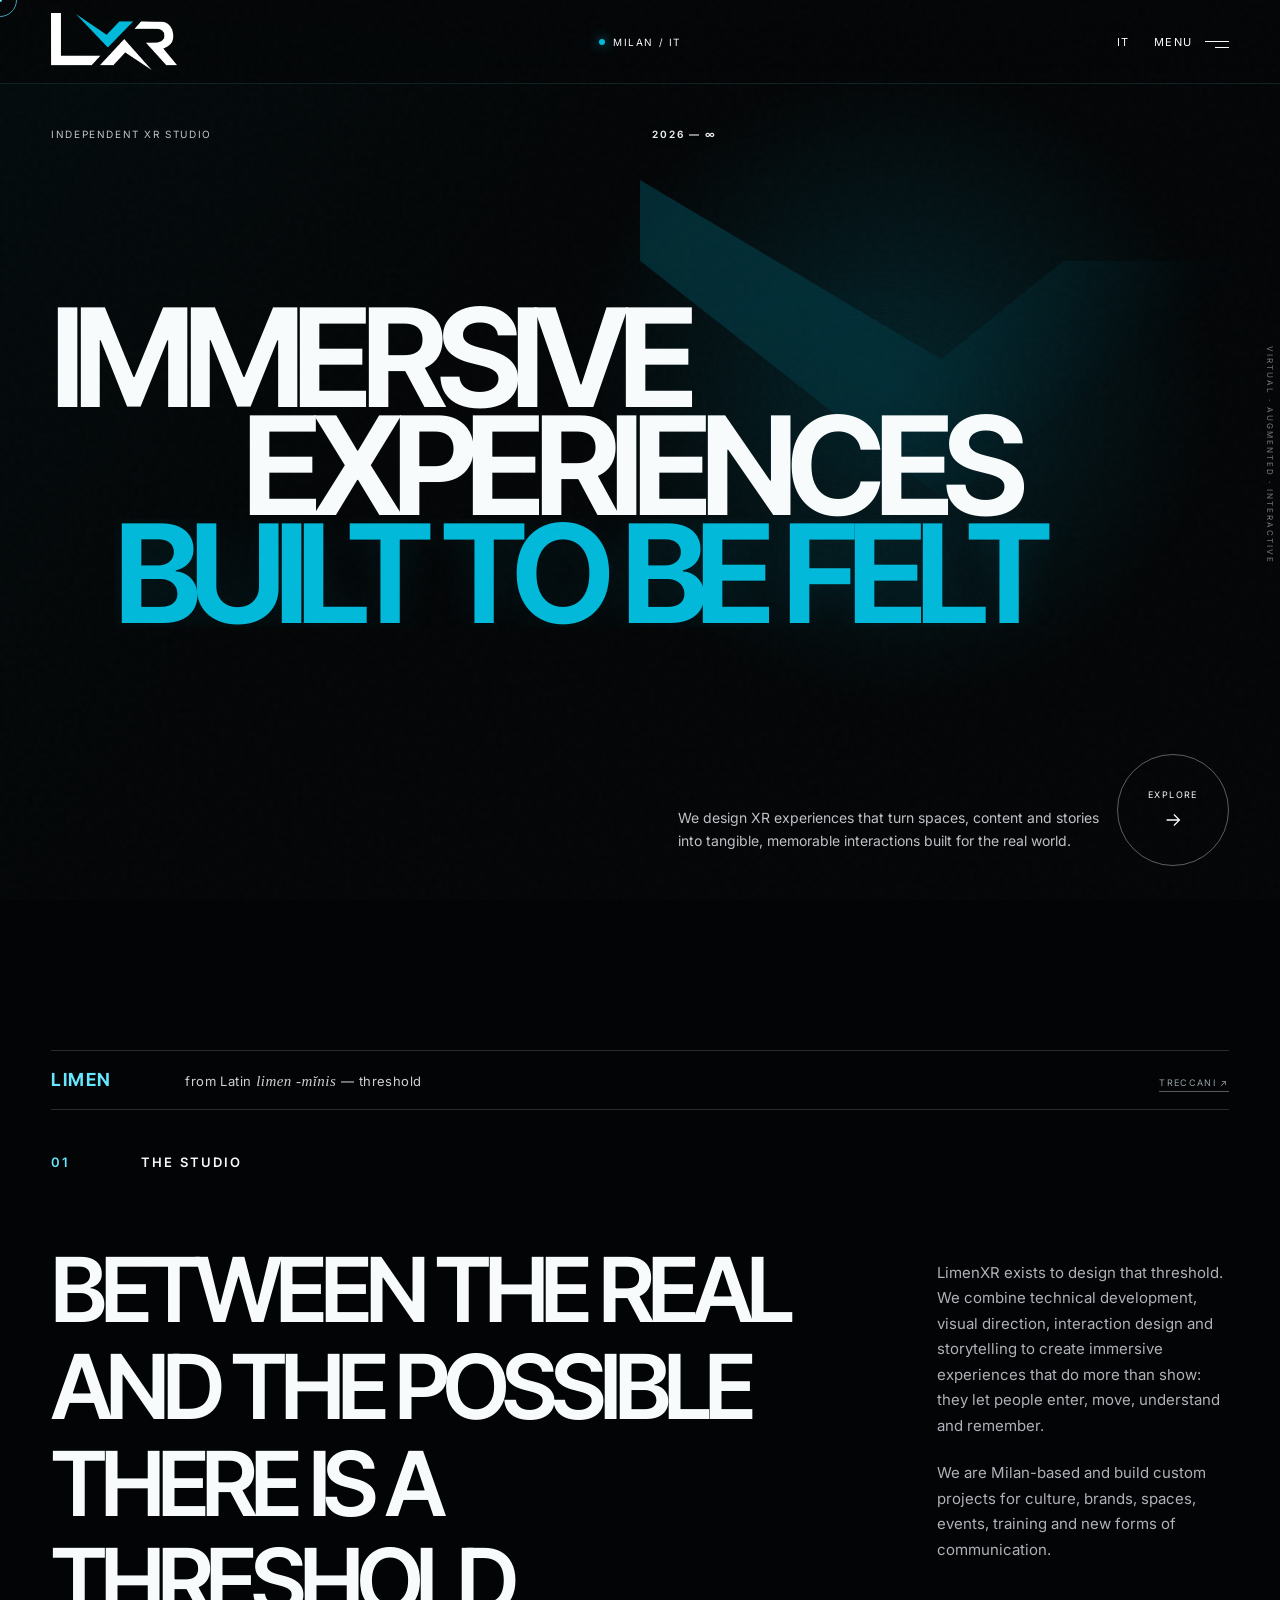
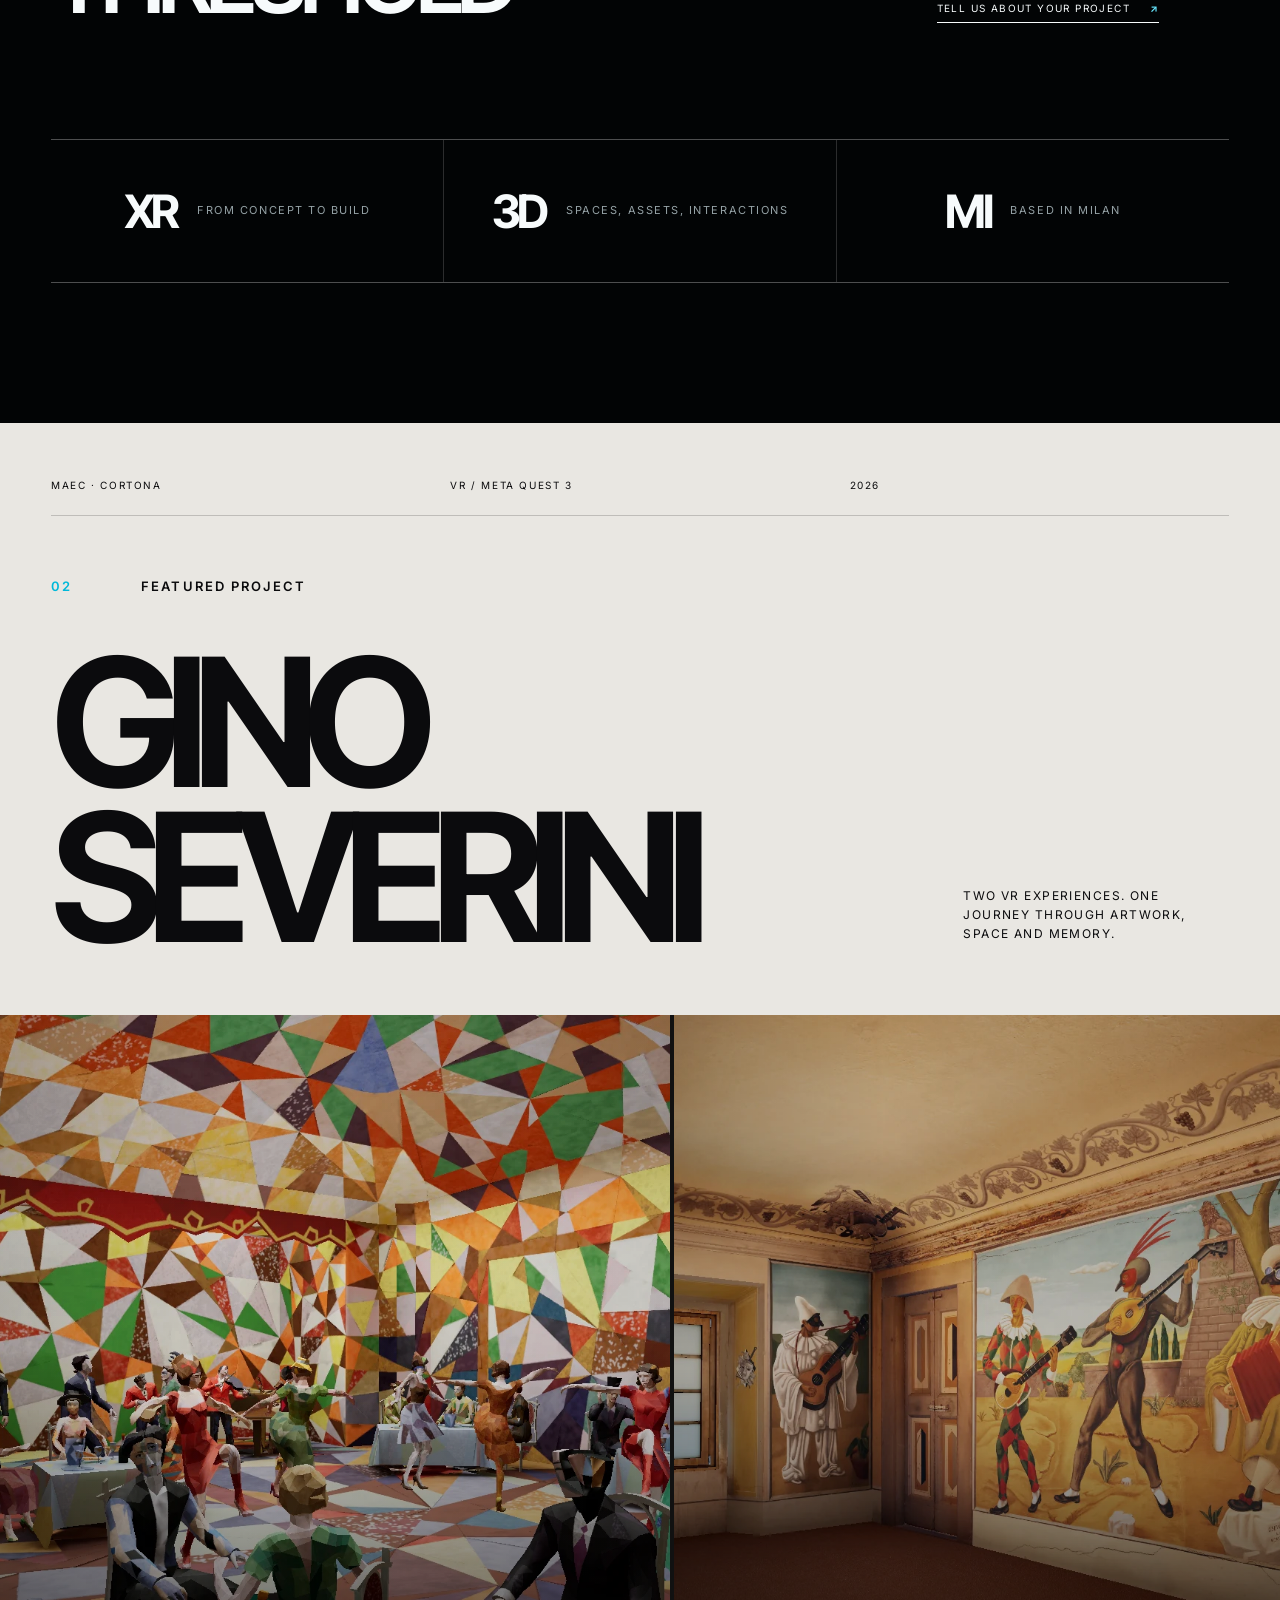
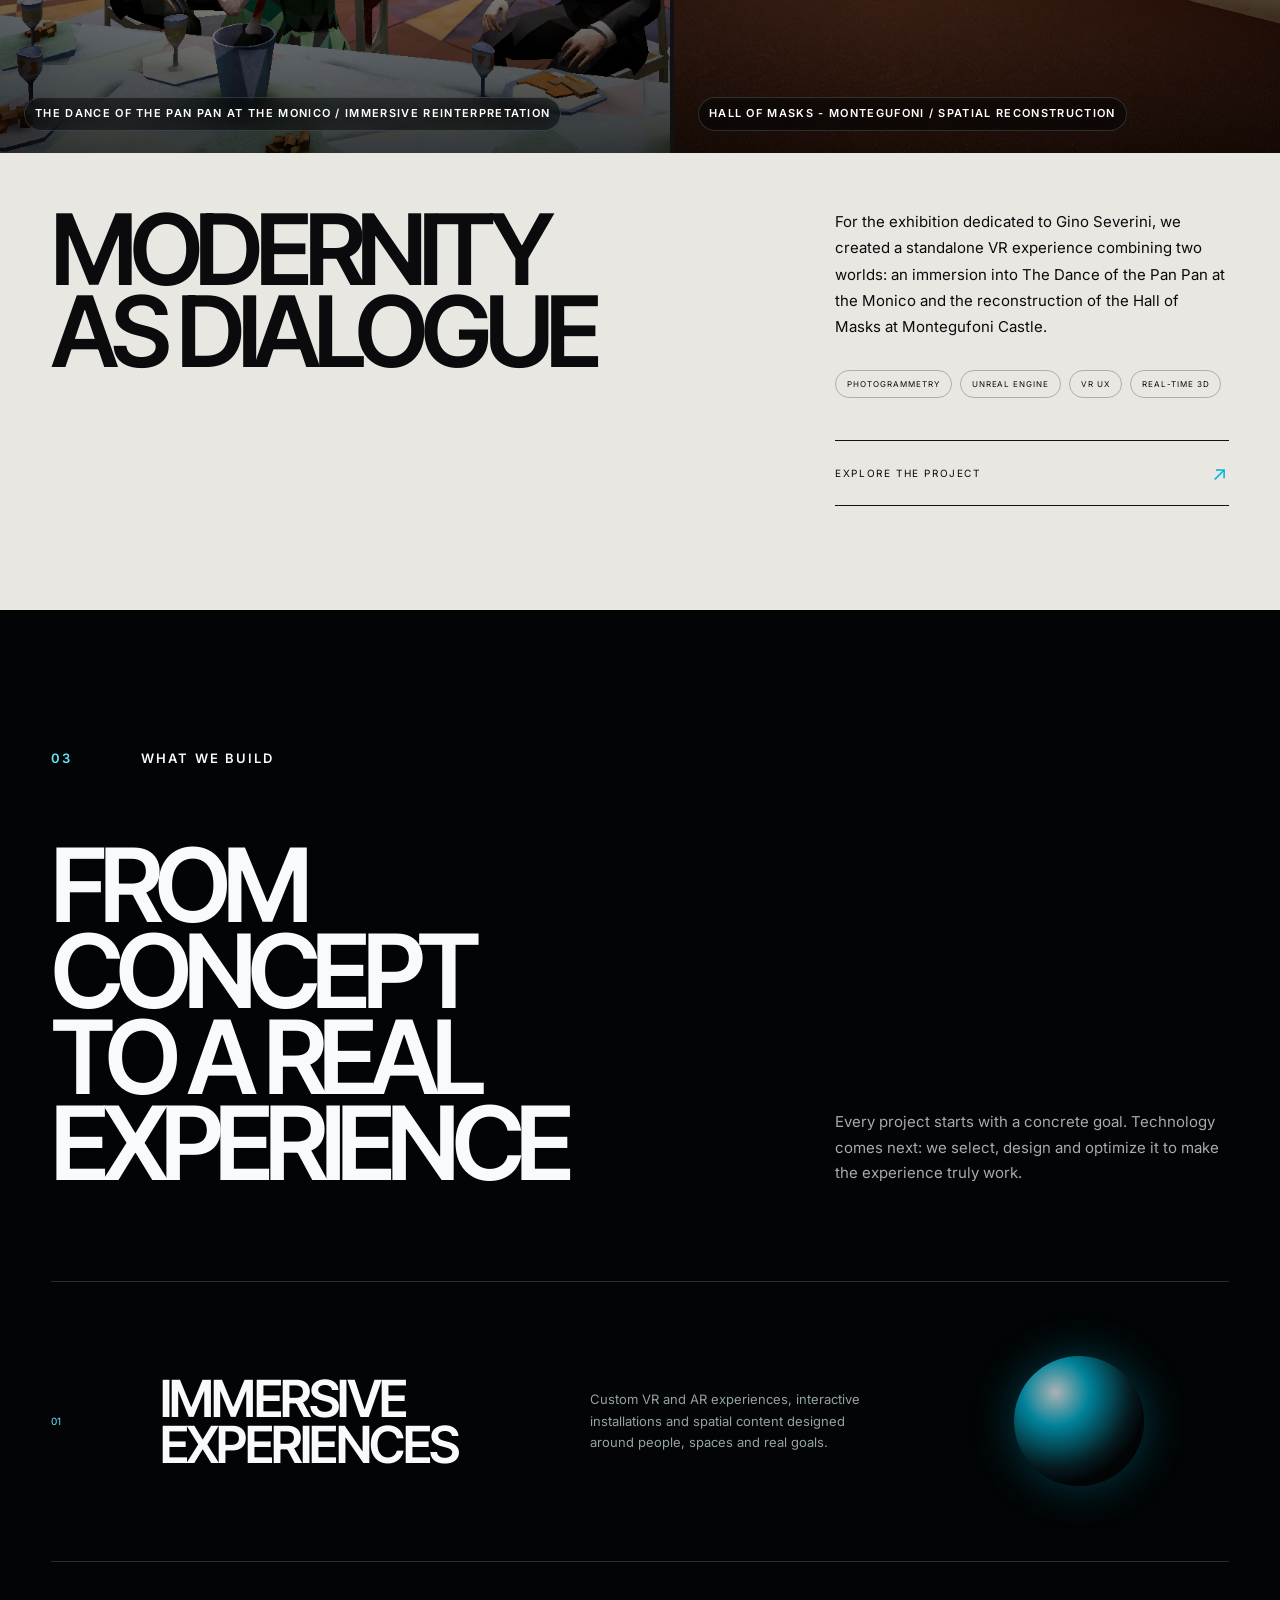
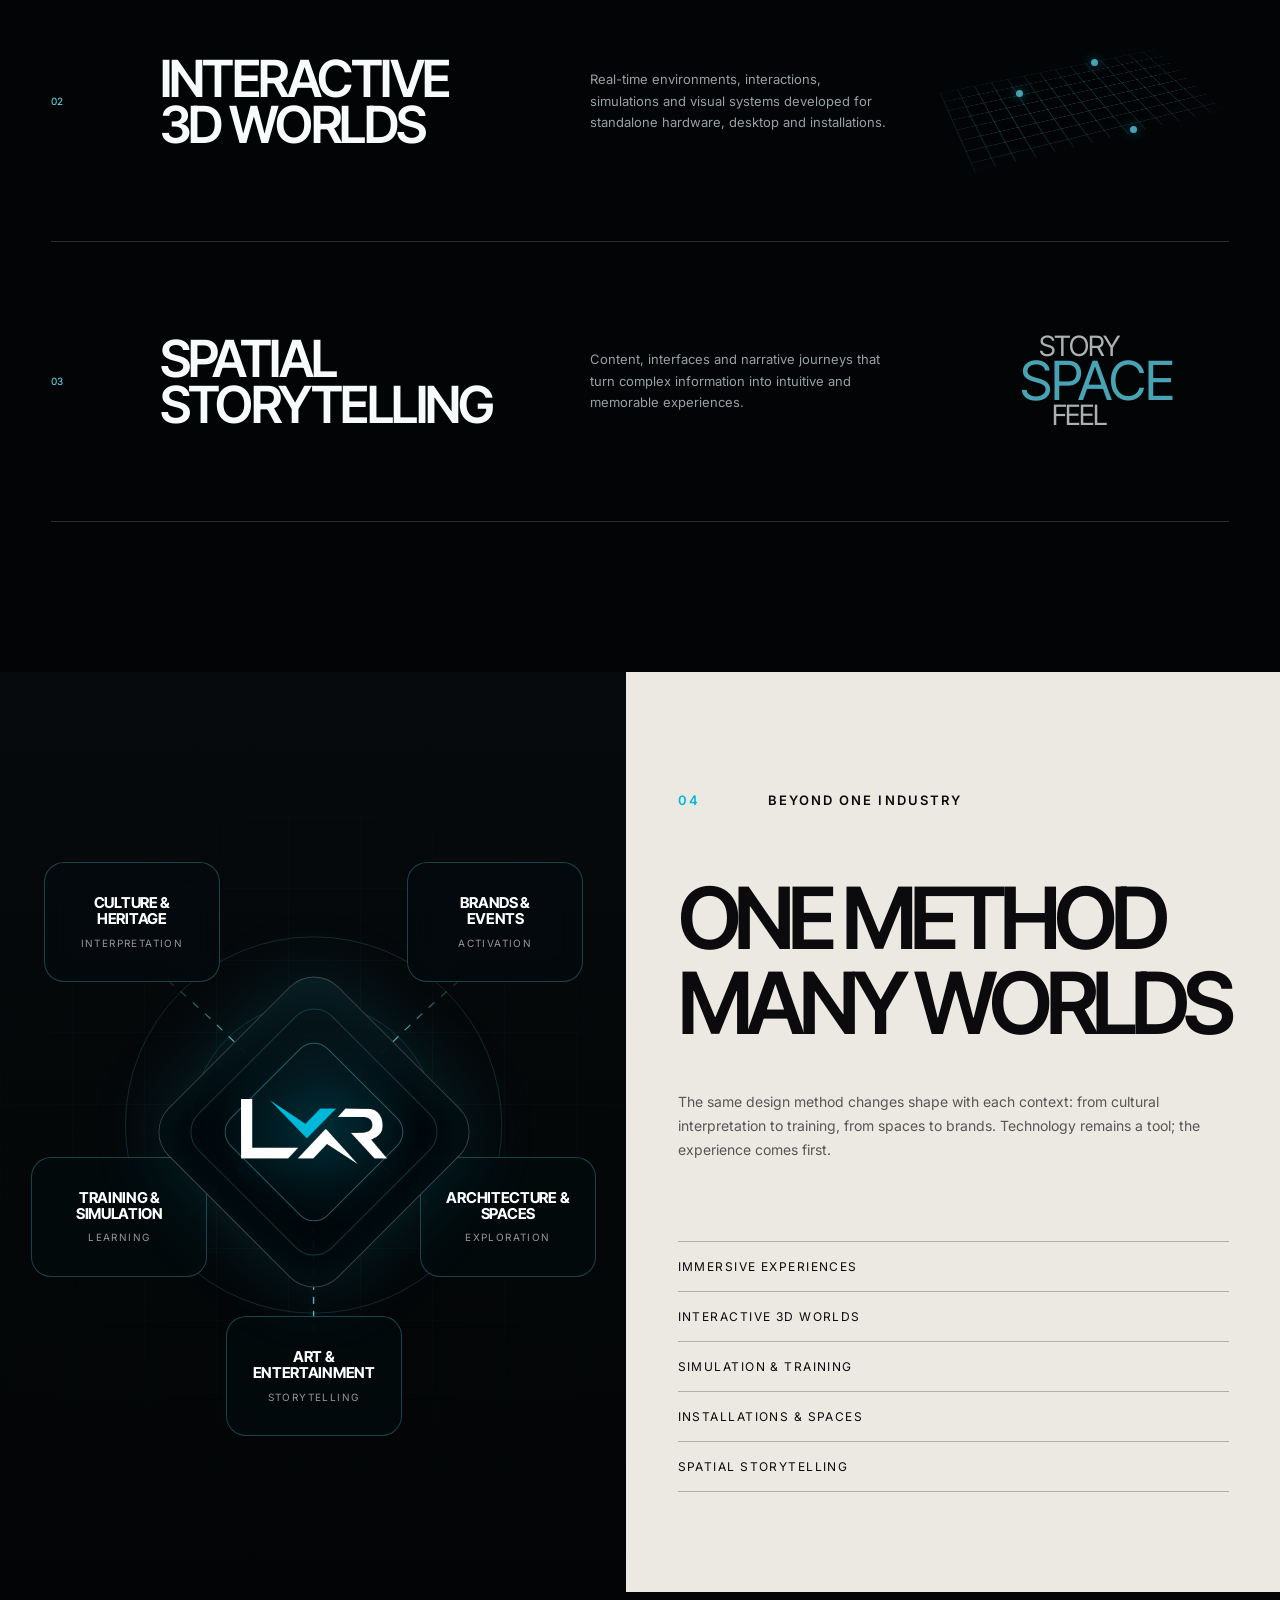
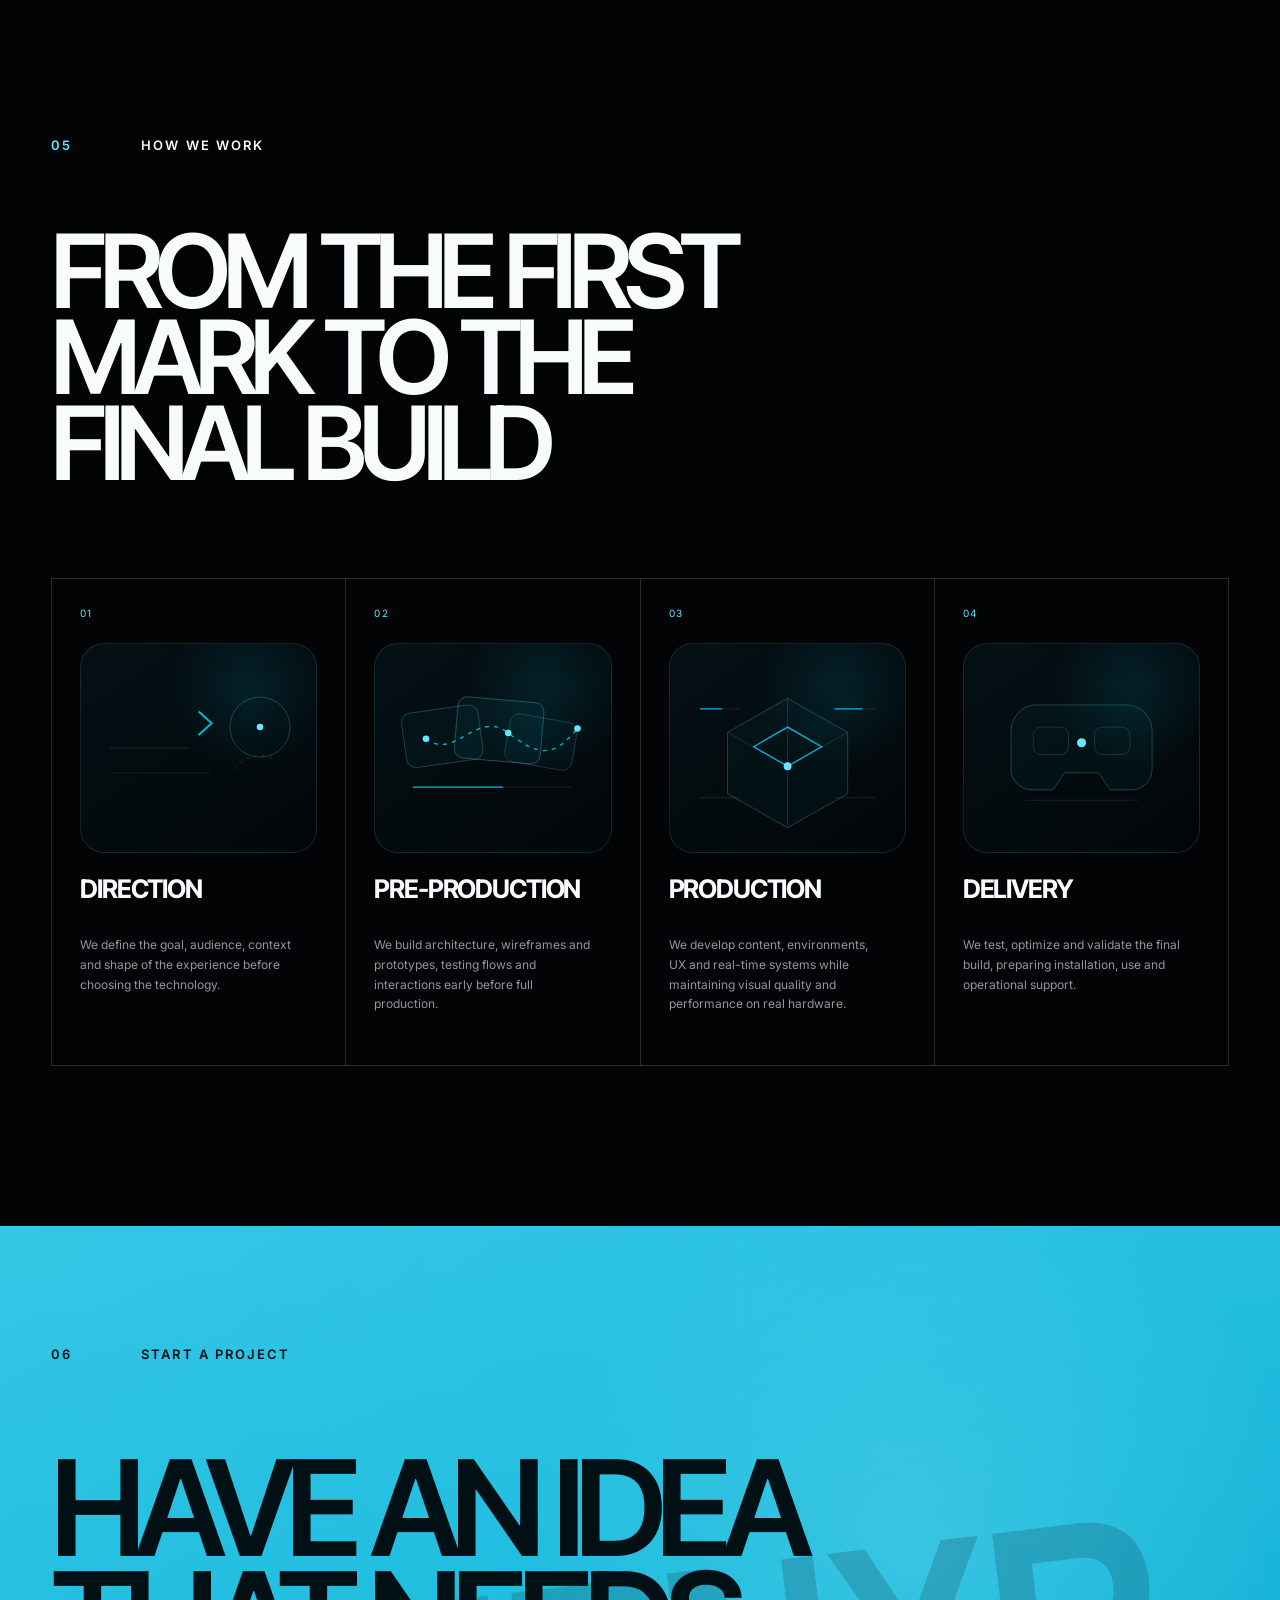
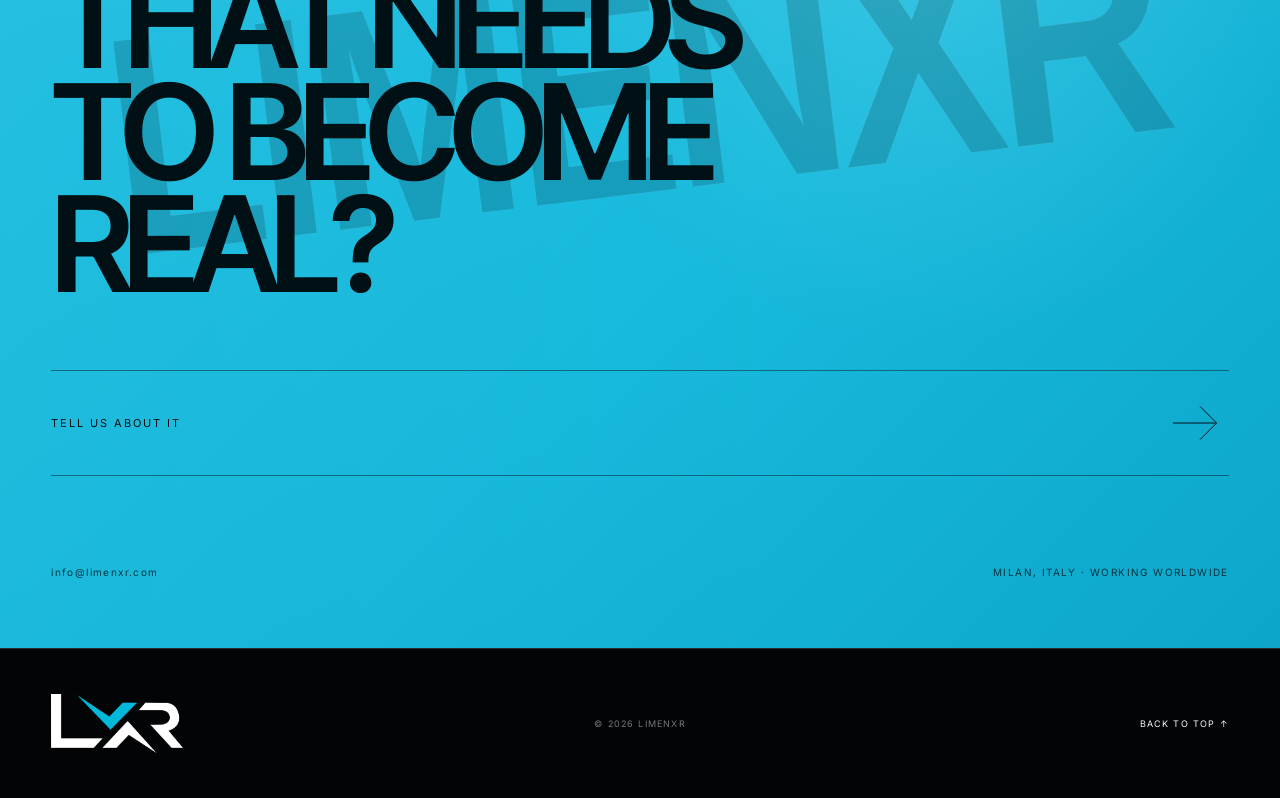
==== commit 2035b87c: "v28" ====
--- a/en/index.html
+++ b/en/index.html
@@ -10,7 +10,6 @@
 <meta content="index, follow, max-image-preview:large, max-snippet:-1, max-video-preview:-1" name="robots"/>
 <meta content="LimenXR" name="author"/>
 <meta content="LimenXR" name="application-name"/>
-
 <meta content="website" property="og:type"/>
 <meta content="LimenXR" property="og:site_name"/>
 <meta content="https://limenxr.com/en/" property="og:url"/>
@@ -33,11 +32,8 @@
 <link href="../assets/favicon.svg" rel="icon" type="image/svg+xml"/>
 <link href="../assets/apple-touch-icon.png" rel="apple-touch-icon" sizes="180x180"/>
 <link as="image" fetchpriority="high" href="../assets/limenxr-logo.png" rel="preload" type="image/png"/>
-
 <script>document.documentElement.classList.replace('no-js','js');window.setTimeout(()=>document.documentElement.classList.add('loader-timeout'),3500);</script>
-
-
-<link href="../styles.css" rel="stylesheet"/><link href="https://limenxr.com/en/" rel="canonical"/><link href="https://limenxr.com/" hreflang="it" rel="alternate"/><link href="https://limenxr.com/en/" hreflang="en" rel="alternate"/><link href="https://limenxr.com/" hreflang="x-default" rel="alternate"/><script type="application/ld+json">{"@context":"https://schema.org","@graph":[{"@type":"Organization","@id":"https://limenxr.com/#organization","name":"LimenXR","url":"https://limenxr.com/","logo":"https://limenxr.com/assets/limenxr-logo.png","email":"info@limenxr.com","description":"LimenXR is a Milan-based XR studio designing custom immersive experiences in VR, AR, real-time 3D and interactive technologies.","location":{"@type":"Place","name":"Milano, Italia"},"areaServed":"Worldwide"},{"@type":"WebSite","@id":"https://limenxr.com/#website","url":"https://limenxr.com/","name":"LimenXR","publisher":{"@id":"https://limenxr.com/#organization"},"inLanguage":"en"},{"@type":"WebPage","url":"https://limenxr.com/en/","name":"LimenXR | XR Studio in Milan — Immersive VR and AR Experiences","description":"LimenXR is a Milan-based XR studio designing custom immersive experiences in VR, AR, real-time 3D and interactive technologies.","about":{"@id":"https://limenxr.com/#organization"},"inLanguage":"en"}]}</script></head>
+<link href="https://fonts.googleapis.com" rel="preconnect"/><link crossorigin="anonymous" href="https://fonts.gstatic.com" rel="preconnect"/><link href="https://fonts.googleapis.com/css2?family=Inter:opsz,wght@14..32,100..900&amp;family=Inter+Tight:wght@100..900&amp;display=swap" rel="stylesheet"/><link href="../styles.css" rel="stylesheet"/><link href="https://limenxr.com/en/" rel="canonical"/><link href="https://limenxr.com/" hreflang="it" rel="alternate"/><link href="https://limenxr.com/en/" hreflang="en" rel="alternate"/><link href="https://limenxr.com/" hreflang="x-default" rel="alternate"/><script type="application/ld+json">{"@context":"https://schema.org","@graph":[{"@type":"Organization","@id":"https://limenxr.com/#organization","name":"LimenXR","url":"https://limenxr.com/","logo":"https://limenxr.com/assets/limenxr-logo.png","email":"info@limenxr.com","description":"LimenXR is a Milan-based XR studio designing custom immersive experiences in VR, AR, real-time 3D and interactive technologies.","location":{"@type":"Place","name":"Milano, Italia"},"areaServed":"Worldwide"},{"@type":"WebSite","@id":"https://limenxr.com/#website","url":"https://limenxr.com/","name":"LimenXR","publisher":{"@id":"https://limenxr.com/#organization"},"inLanguage":"en"},{"@type":"WebPage","url":"https://limenxr.com/en/","name":"LimenXR | XR Studio in Milan — Immersive VR and AR Experiences","description":"LimenXR is a Milan-based XR studio designing custom immersive experiences in VR, AR, real-time 3D and interactive technologies.","about":{"@id":"https://limenxr.com/#organization"},"inLanguage":"en"}]}</script></head>
 <body>
 <div aria-hidden="true" class="noise"></div>
 <div aria-hidden="true" class="cursor"><span></span></div>
@@ -358,7 +354,6 @@
 <p>© 2026 LIMENXR</p>
 <a class="back-top magnetic" href="#top"><span>BACK TO TOP</span> ↑</a>
 </footer>
-
 <script src="../script.js"></script>
 <script data-cf-beacon='{"token": "e63e4f454eb64c06982cba87133fa9ac"}' src="https://static.cloudflareinsights.com/beacon.min.js" type="module"></script></body>
 </html>
--- a/styles.css
+++ b/styles.css
@@ -8,7 +8,7 @@
   --accent: #00b8d9;
   --accent-2: #66e7ff;
   --pad: clamp(22px, 4vw, 72px);
-  --display: "Inter Display", "Inter", "Arial Narrow", Arial, sans-serif;
+  --display: "Inter Tight", "Inter", Arial, sans-serif;
   --body: "Inter", Arial, sans-serif;
 }
 
@@ -3097,3 +3097,104 @@
 .project-page{background:#ebe8e2;color:#09090b;cursor:auto}.project-page .noise{position:fixed}.project-page__header{position:fixed;inset:0 0 auto;z-index:60;height:72px;display:flex;align-items:center;justify-content:space-between;padding:0 var(--pad);background:rgba(7,7,9,.9);color:#fff;border-bottom:1px solid rgba(255,255,255,.12);backdrop-filter:blur(16px)}.project-page__brand{display:block;width:112px}.project-page__brand img{display:block;width:100%;height:auto}.project-page__actions{display:flex;align-items:center;gap:22px}.project-page__actions a{font-size:9px;letter-spacing:.14em}.project-page .case-modal__scroll{height:auto;overflow:visible}.project-page .case-modal__hero{padding-top:120px}.project-page .case-modal__body{padding-bottom:60px}.project-page .image-viewer{position:fixed}.project-page__cta{margin-top:90px;padding-top:44px;border-top:1px solid rgba(0,0,0,.2)}.project-page__cta .contact-cta{color:#09090b;border-color:rgba(0,0,0,.35);margin-top:0}.project-page__home-link{display:inline-block;margin-top:28px;font-size:10px;letter-spacing:.14em}.project-page .scroll-progress{z-index:80}
 @media(max-width:900px){.project-page__header{height:64px;padding-inline:20px}.project-page__brand{width:92px}.project-page__actions{gap:14px}.project-page__back{font-size:0!important}.project-page__back:after{content:'HOME ↗';font-size:9px}.project-page .case-modal__hero{padding-top:98px}.project-page__cta{margin-top:64px}}
 @media(prefers-reduced-motion:reduce){html.js .reveal{opacity:1;transform:none}.loader{transition-duration:.15s!important}}
+
+
+/* V28 — consistent web typography, wide-screen stability and project-page refinement */
+html {
+  font-synthesis: none;
+  text-rendering: optimizeLegibility;
+  -webkit-font-smoothing: antialiased;
+  -moz-osx-font-smoothing: grayscale;
+}
+body {
+  font-optical-sizing: auto;
+}
+
+/* Use the same hosted display font and outline treatment on every device. */
+.case-modal__hero h2,
+.case-modal__hero h2 > span,
+.case-modal__hero h2 > em {
+  font-family: var(--display);
+  font-synthesis: none;
+  font-optical-sizing: auto;
+}
+.case-modal__hero h2 > em {
+  color: rgba(255,255,255,.025);
+  -webkit-text-stroke: 1px rgba(255,255,255,.72);
+  paint-order: stroke fill;
+  text-rendering: geometricPrecision;
+  backface-visibility: hidden;
+}
+
+/* Project pages open directly: the loading animation remains on the two homepages only. */
+.project-page .loader { display: none !important; }
+.project-page__cta--minimal {
+  margin-top: 58px;
+  padding-top: 26px;
+}
+.project-page__cta--minimal .project-page__home-link {
+  margin-top: 0;
+}
+
+/* Keep the visual rhythm stable on QHD, ultrawide and 4K displays.
+   Backgrounds stay full-bleed while the editorial content is capped to a 1920px design canvas. */
+@media (min-width: 1921px) {
+  :root {
+    --wide-canvas: 1920px;
+    --wide-gutter: calc((100vw - var(--wide-canvas)) / 2 + 72px);
+  }
+  .site-header,
+  .menu-panel__inner,
+  .hero,
+  .manifesto,
+  .featured-work__head,
+  .project-stage__info,
+  .capabilities,
+  .process,
+  .contact__inner,
+  .site-footer,
+  .project-page__header,
+  .case-modal__hero,
+  .case-modal__body {
+    padding-left: var(--wide-gutter);
+    padding-right: var(--wide-gutter);
+  }
+  .hero__eyebrow { max-width: 998px; }
+  .hero__title .line--offset { margin-left: 288px; }
+  .hero__title .line--accent { margin-left: 96px; }
+  .hero__bottom { margin-left: 940px; }
+  .hero__glow { right: var(--wide-gutter); }
+  .manifesto__grid,
+  .featured-work__title-row { gap: 172px; }
+  .project-copy,
+  .capabilities__intro { gap: 192px; }
+  .sectors__content.section-pad {
+    padding-left: clamp(72px, 5vw, 128px);
+    padding-right: clamp(72px, 5vw, 128px);
+  }
+  .case-objective__content { gap: 150px; }
+}
+
+@media (min-width: 2560px) {
+  .hero__glow {
+    width: 620px;
+    height: 620px;
+    top: 14vh;
+  }
+  .field-network {
+    width: 760px;
+    height: 760px;
+  }
+}
+
+@media (max-width: 900px) {
+  .project-page__cta--minimal {
+    margin-top: 44px;
+    padding-top: 22px;
+  }
+}
+
+/* Skip the intro cleanly after it has already played once in the same browsing session. */
+html.loader-skipped .hero__title .line > span { animation-delay: .08s; }
+html.loader-skipped .hero__title .line:nth-child(2) > span { animation-delay: .16s; }
+html.loader-skipped .hero__title .line:nth-child(3) > span { animation-delay: .24s; }
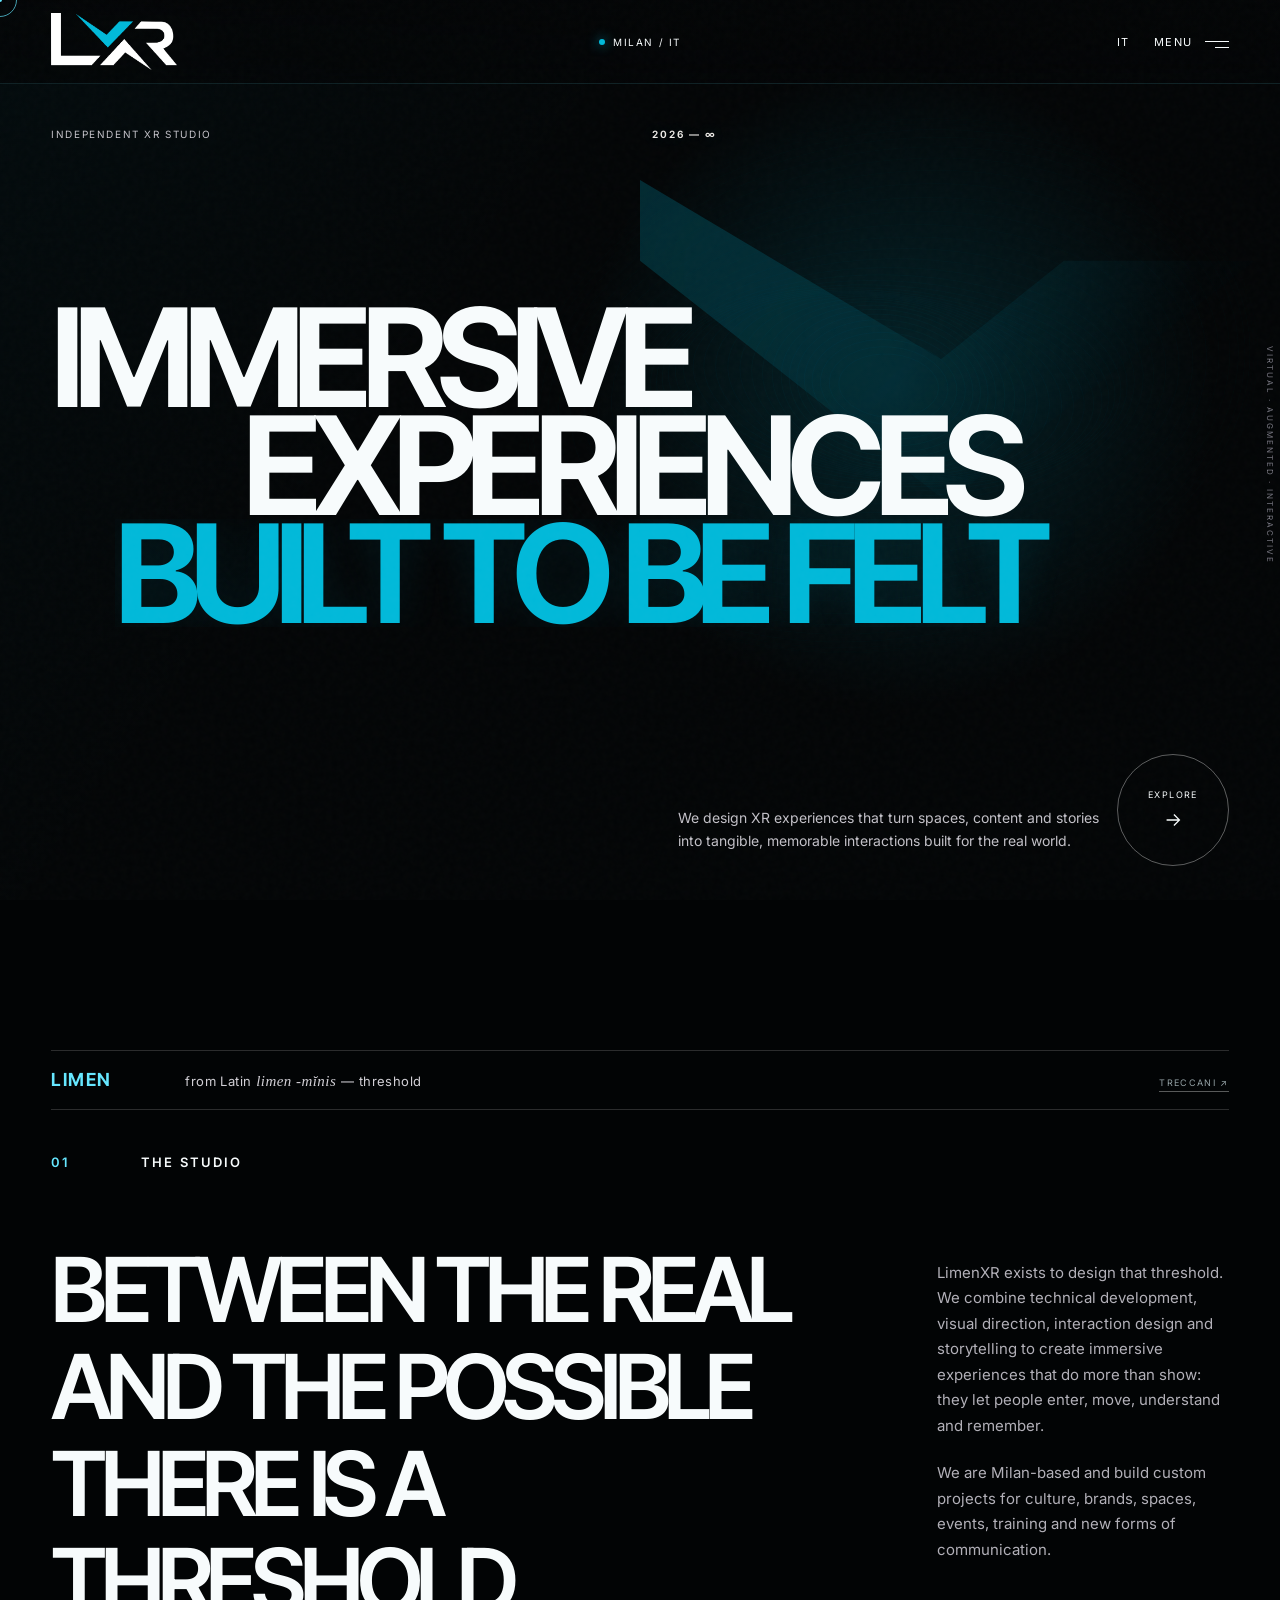
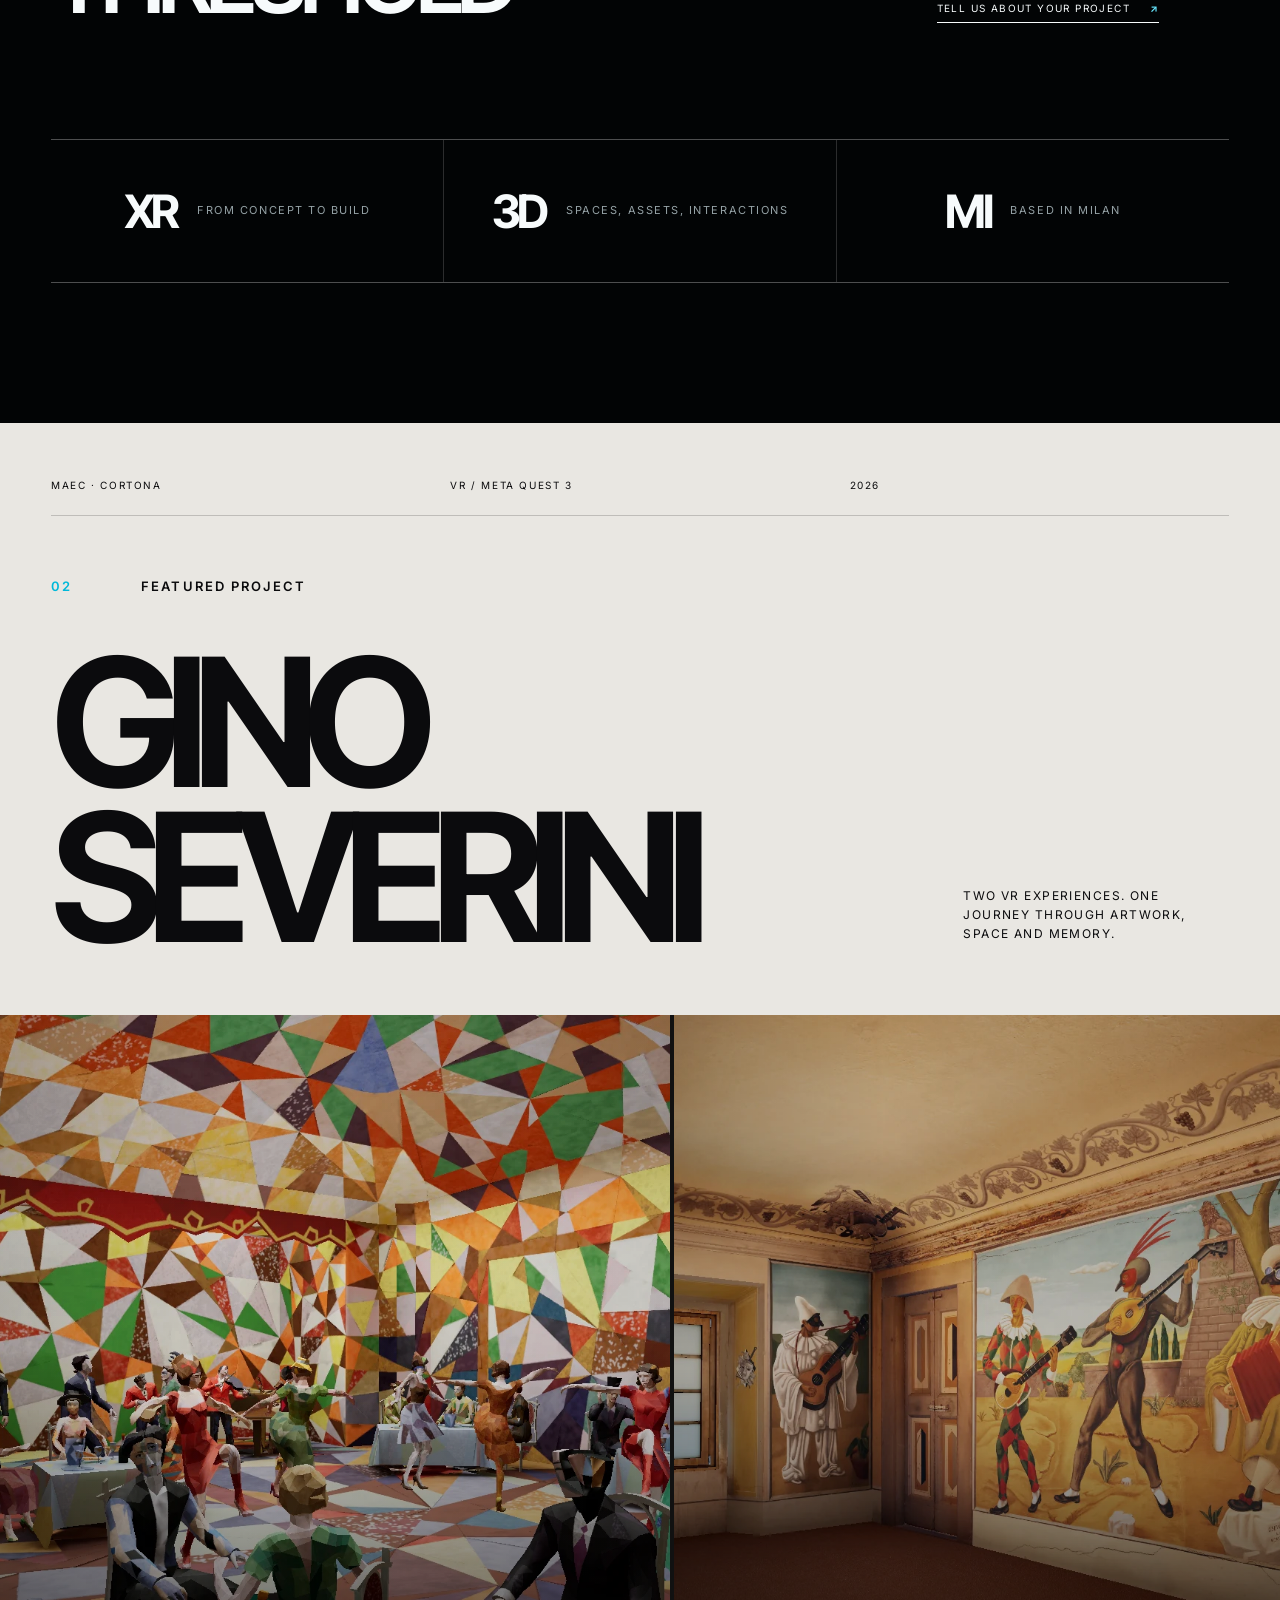
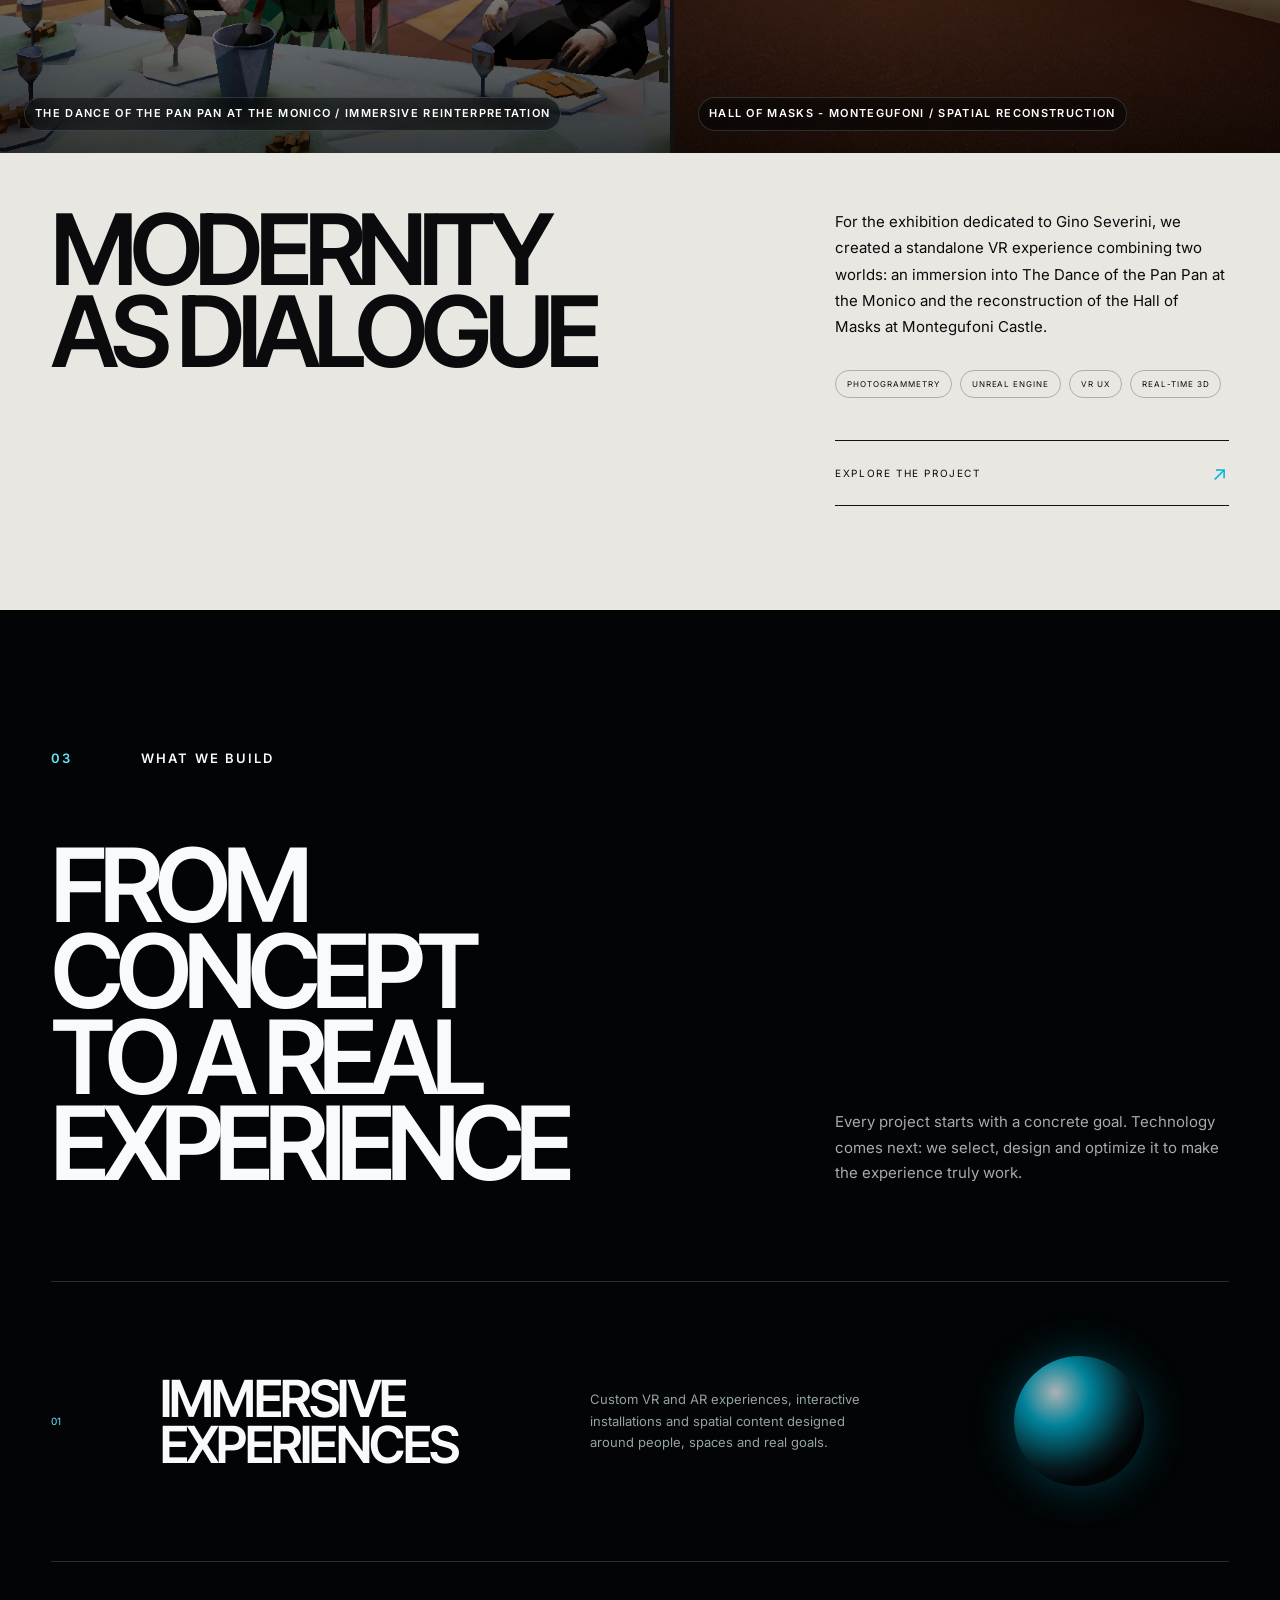
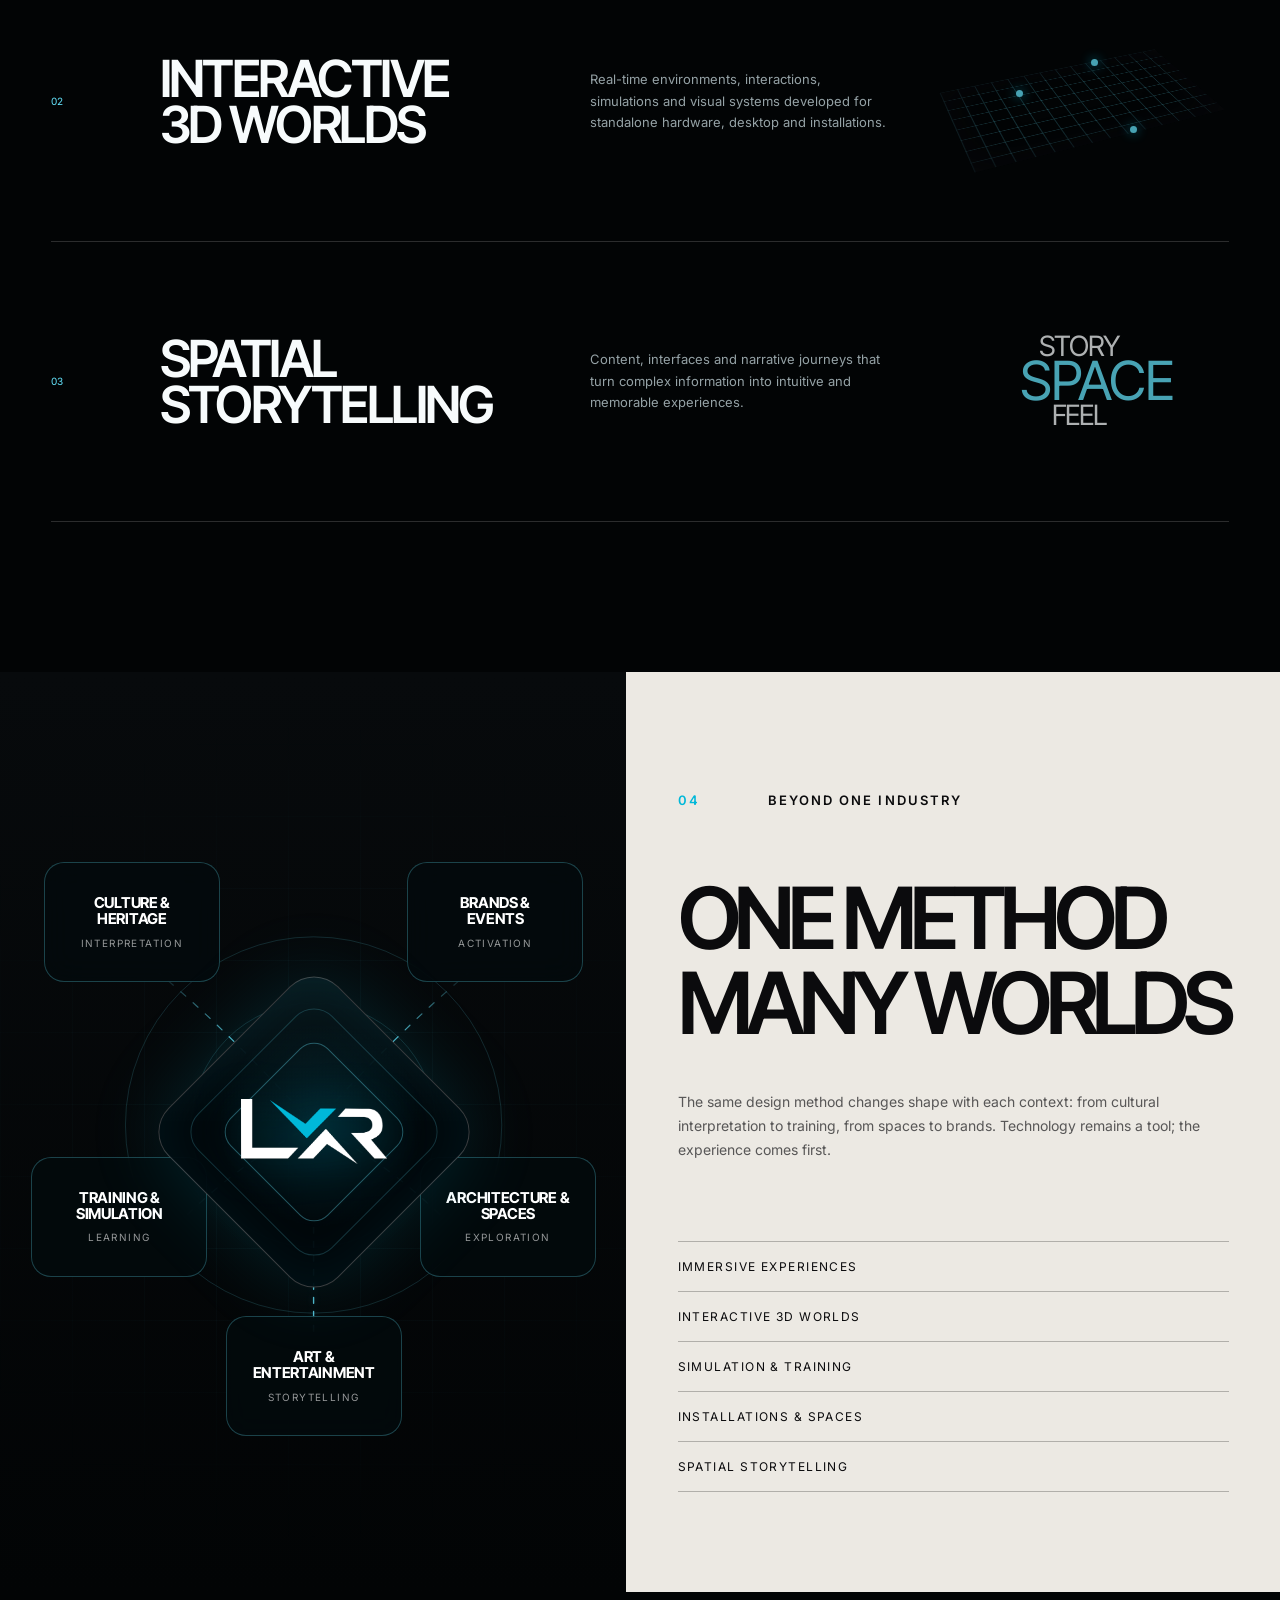
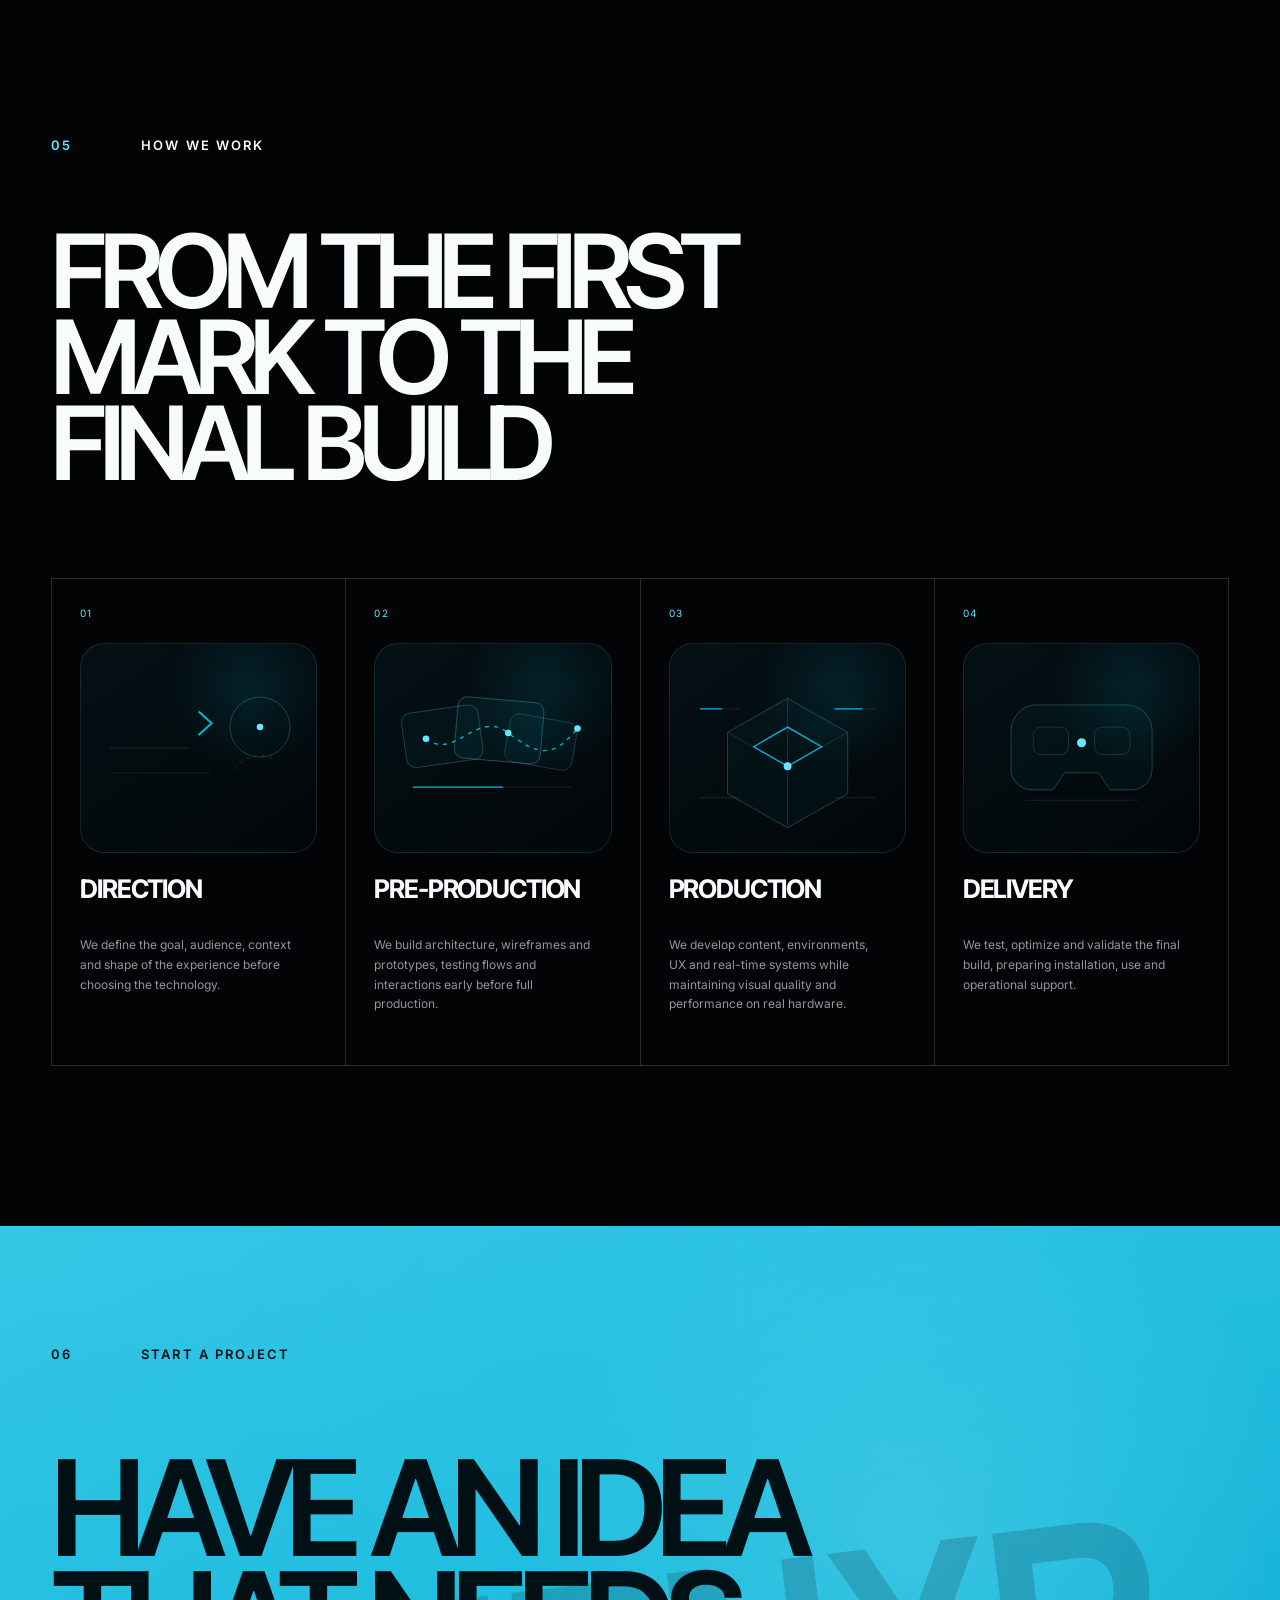
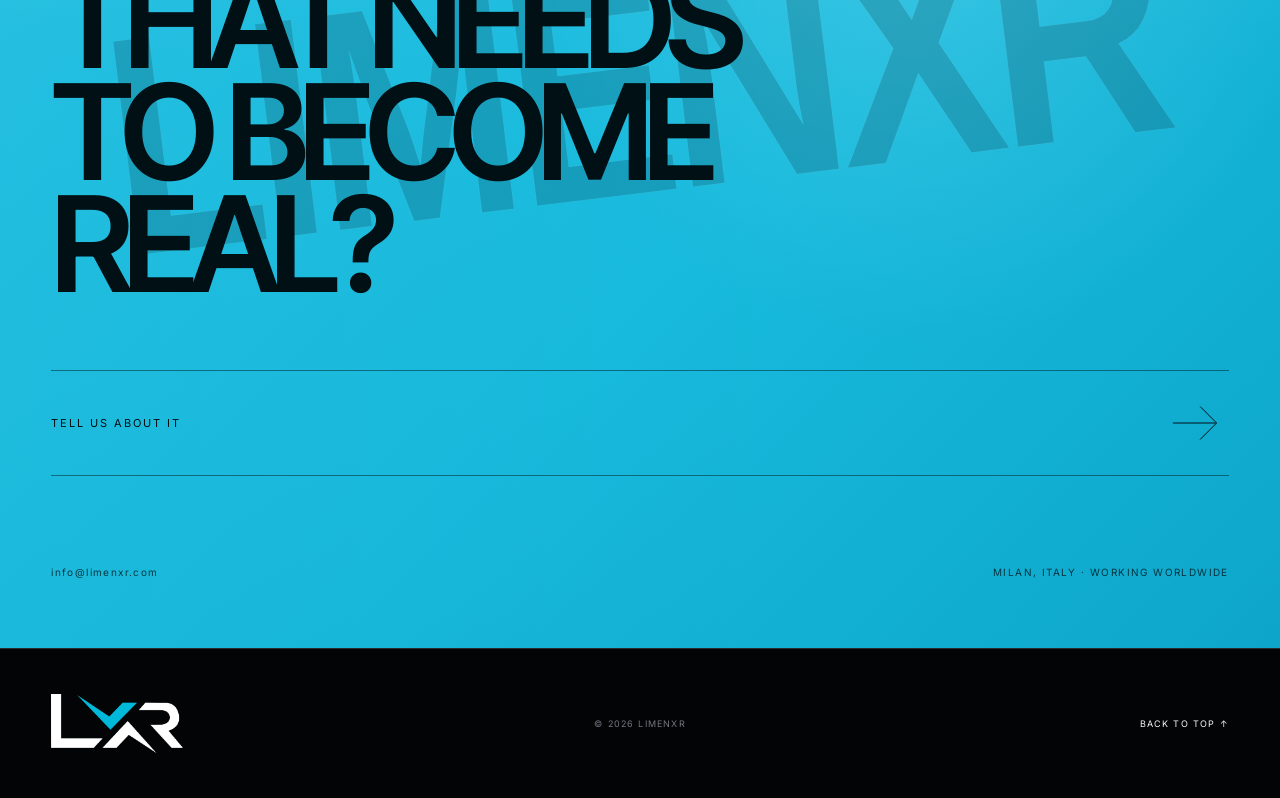
==== commit a05365fa: "v30 update" ====
--- a/en/index.html
+++ b/en/index.html
@@ -29,8 +29,11 @@
 <meta content="https://limenxr.com/assets/og-limenxr.jpg" name="twitter:image"/>
 <meta content="LimenXR — Studio XR a Milano, esperienze immersive VR e AR" name="twitter:image:alt"/>
 <title>LimenXR | XR Studio in Milan — Immersive VR and AR Experiences</title>
-<link href="../assets/favicon.svg" rel="icon" type="image/svg+xml"/>
-<link href="../assets/apple-touch-icon.png" rel="apple-touch-icon" sizes="180x180"/>
+<link href="/favicon.ico" rel="icon" sizes="any"/>
+<link href="/favicon-48x48.png" rel="icon" type="image/png" sizes="48x48"/>
+<link href="/favicon-192x192.png" rel="icon" type="image/png" sizes="192x192"/>
+<link href="/apple-touch-icon.png" rel="apple-touch-icon" sizes="180x180"/>
+<link href="/site.webmanifest" rel="manifest"/>
 <link as="image" fetchpriority="high" href="../assets/limenxr-logo.png" rel="preload" type="image/png"/>
 <script>document.documentElement.classList.replace('no-js','js');window.setTimeout(()=>document.documentElement.classList.add('loader-timeout'),3500);</script>
 <link href="https://fonts.googleapis.com" rel="preconnect"/><link crossorigin="anonymous" href="https://fonts.gstatic.com" rel="preconnect"/><link href="https://fonts.googleapis.com/css2?family=Inter:opsz,wght@14..32,100..900&amp;family=Inter+Tight:wght@100..900&amp;display=swap" rel="stylesheet"/><link href="../styles.css" rel="stylesheet"/><link href="https://limenxr.com/en/" rel="canonical"/><link href="https://limenxr.com/" hreflang="it" rel="alternate"/><link href="https://limenxr.com/en/" hreflang="en" rel="alternate"/><link href="https://limenxr.com/" hreflang="x-default" rel="alternate"/><script type="application/ld+json">{"@context":"https://schema.org","@graph":[{"@type":"Organization","@id":"https://limenxr.com/#organization","name":"LimenXR","url":"https://limenxr.com/","logo":"https://limenxr.com/assets/limenxr-logo.png","email":"info@limenxr.com","description":"LimenXR is a Milan-based XR studio designing custom immersive experiences in VR, AR, real-time 3D and interactive technologies.","location":{"@type":"Place","name":"Milano, Italia"},"areaServed":"Worldwide"},{"@type":"WebSite","@id":"https://limenxr.com/#website","url":"https://limenxr.com/","name":"LimenXR","publisher":{"@id":"https://limenxr.com/#organization"},"inLanguage":"en"},{"@type":"WebPage","url":"https://limenxr.com/en/","name":"LimenXR | XR Studio in Milan — Immersive VR and AR Experiences","description":"LimenXR is a Milan-based XR studio designing custom immersive experiences in VR, AR, real-time 3D and interactive technologies.","about":{"@id":"https://limenxr.com/#organization"},"inLanguage":"en"}]}</script></head>
--- a/styles.css
+++ b/styles.css
@@ -3198,3 +3198,21 @@
 html.loader-skipped .hero__title .line > span { animation-delay: .08s; }
 html.loader-skipped .hero__title .line:nth-child(2) > span { animation-delay: .16s; }
 html.loader-skipped .hero__title .line:nth-child(3) > span { animation-delay: .24s; }
+
+
+/* V29 — stable case-study subtitle rendering
+   The previous outline used -webkit-text-stroke on a large variable font,
+   which produced internal artifacts on several GPUs and browsers. */
+.case-modal__hero h2 > em {
+  font-family: "Inter", Arial, sans-serif;
+  font-style: normal;
+  font-weight: 500;
+  font-optical-sizing: auto;
+  letter-spacing: -.055em;
+  color: rgba(255,255,255,.24);
+  -webkit-text-stroke: 0 !important;
+  paint-order: normal;
+  text-shadow: none;
+  text-rendering: optimizeLegibility;
+  backface-visibility: visible;
+}
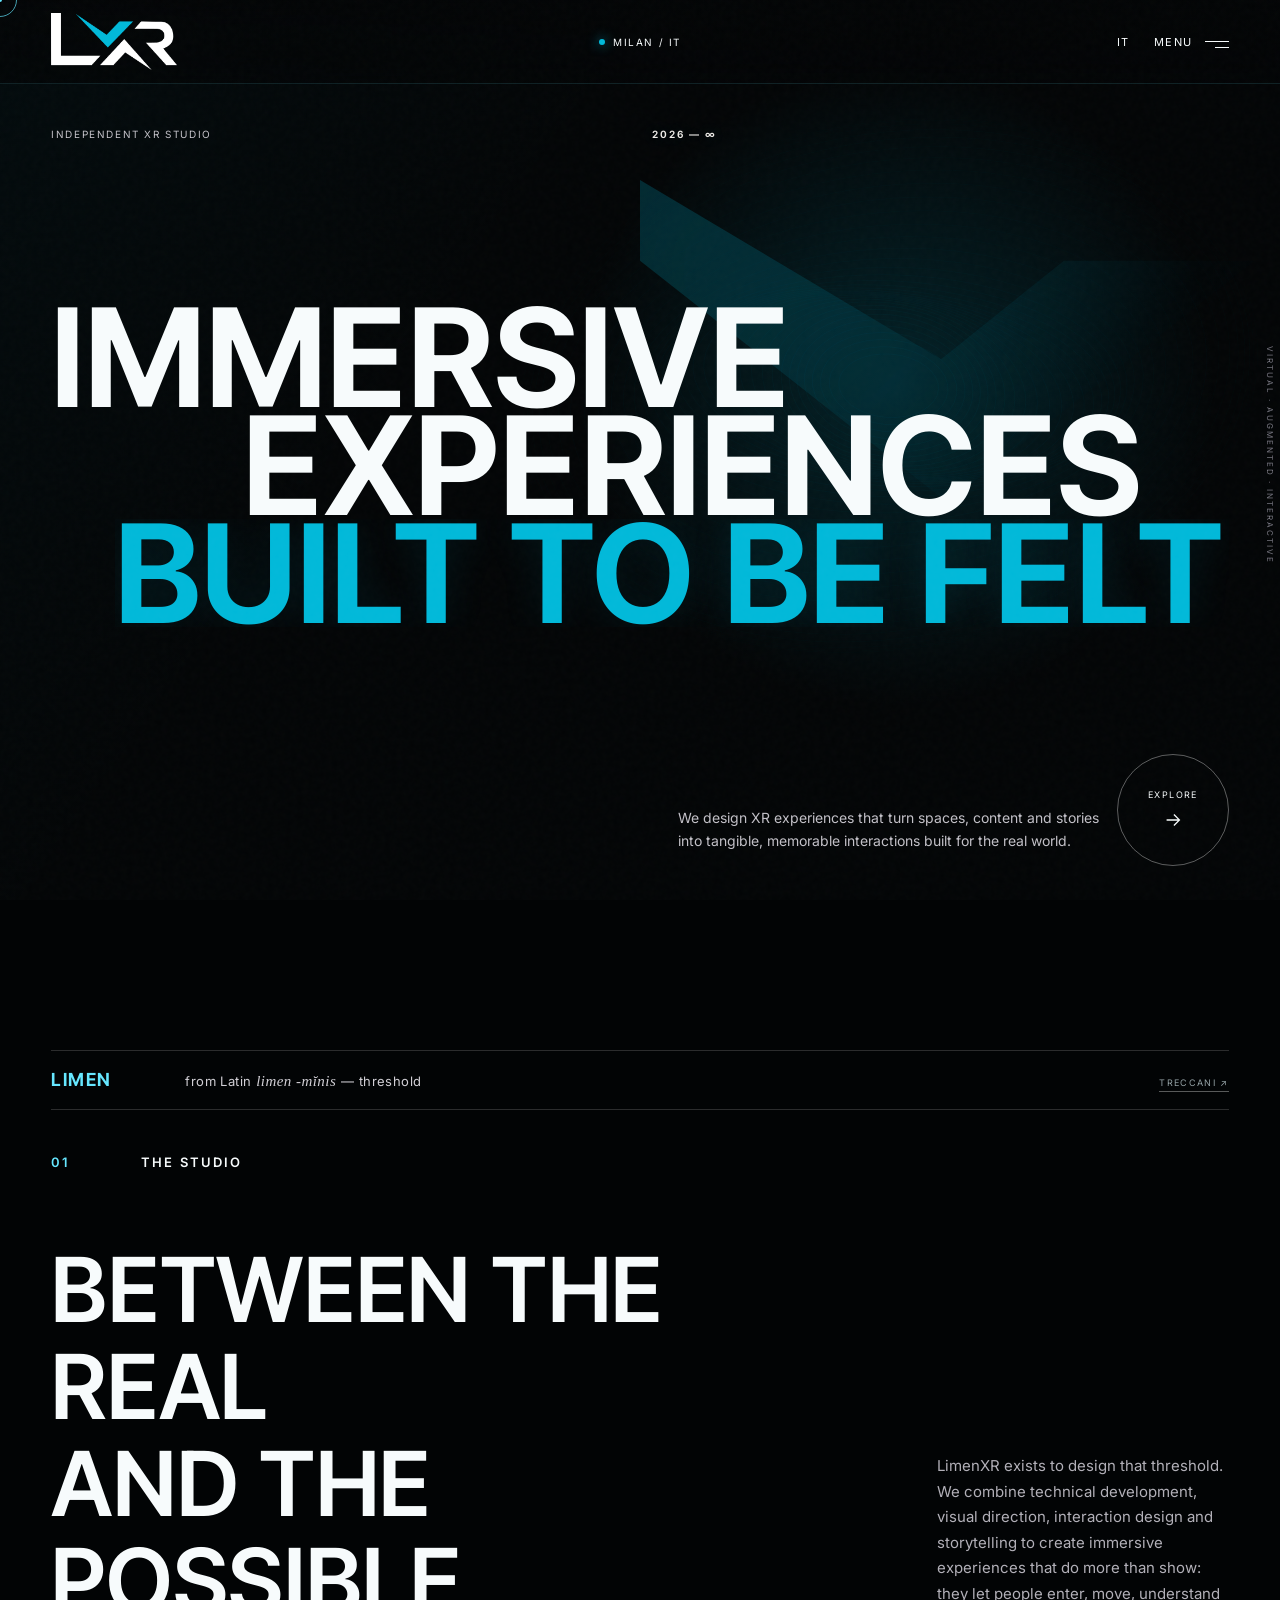
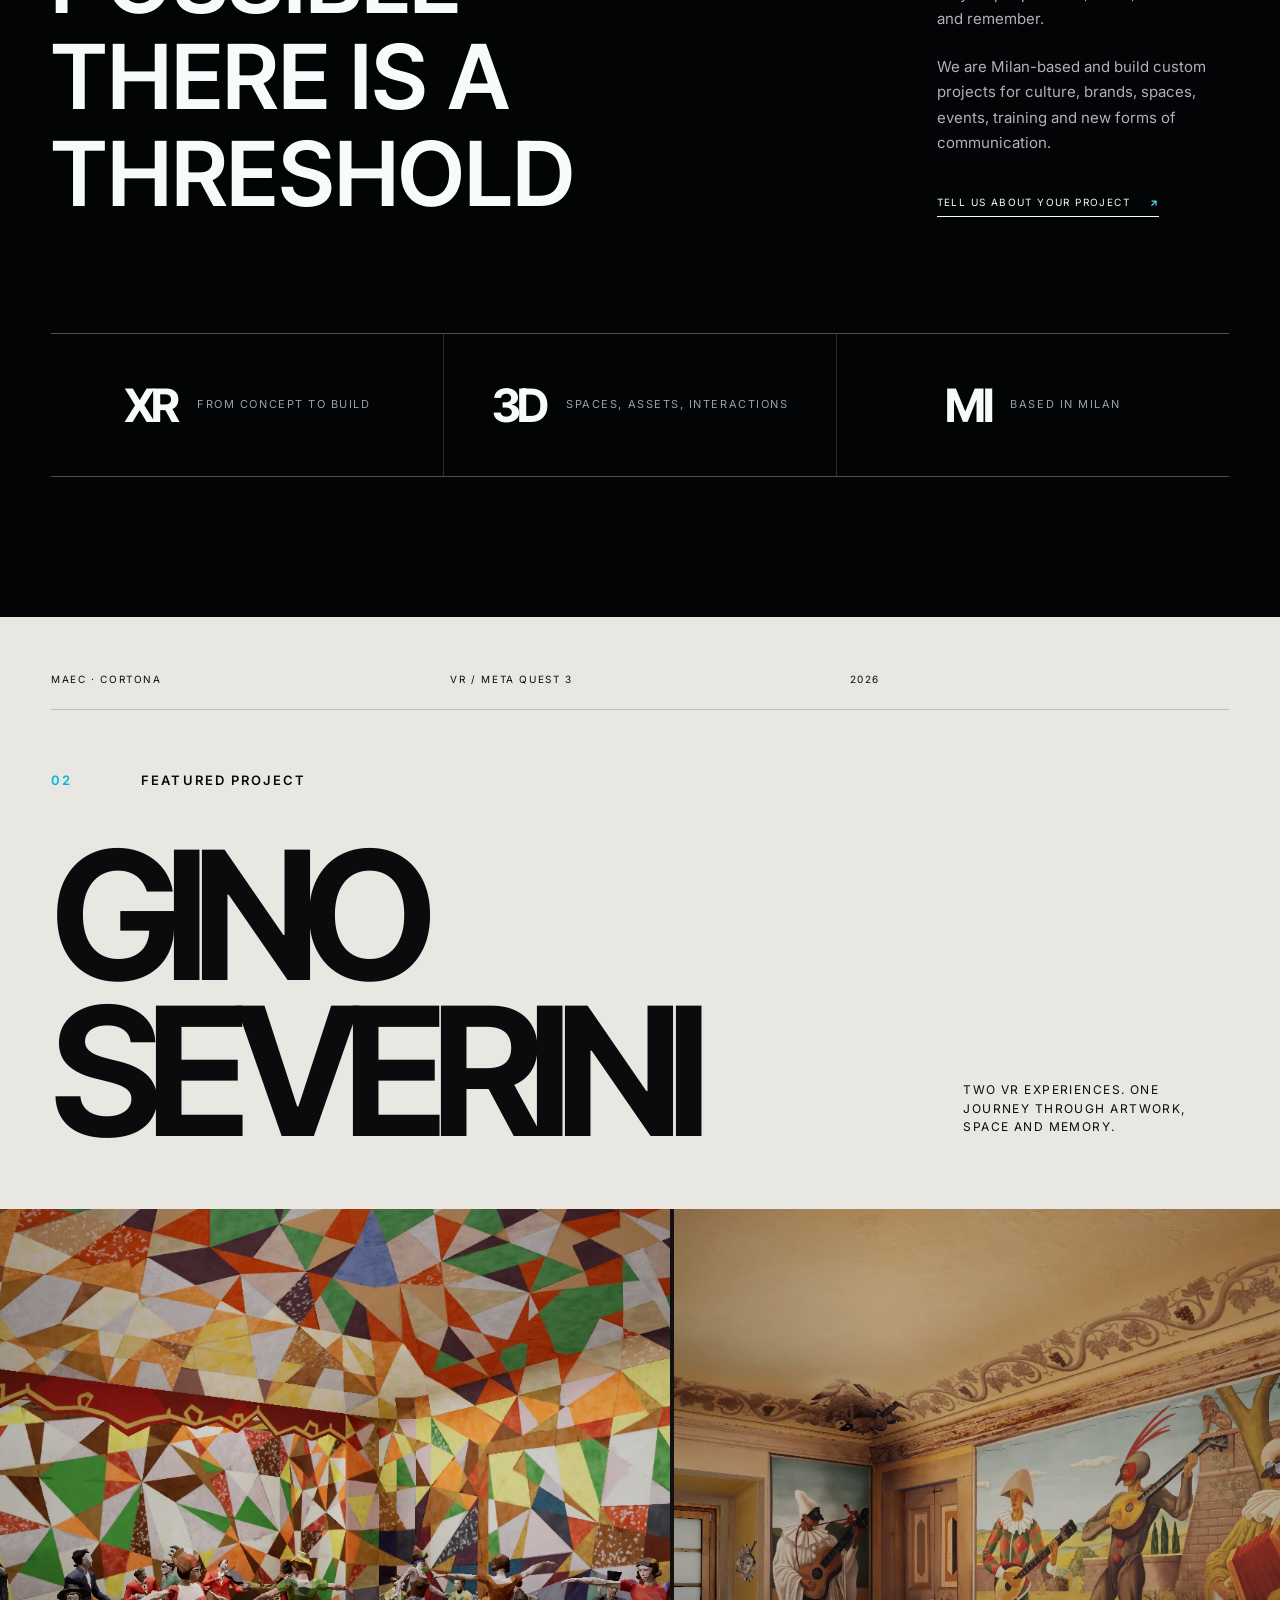
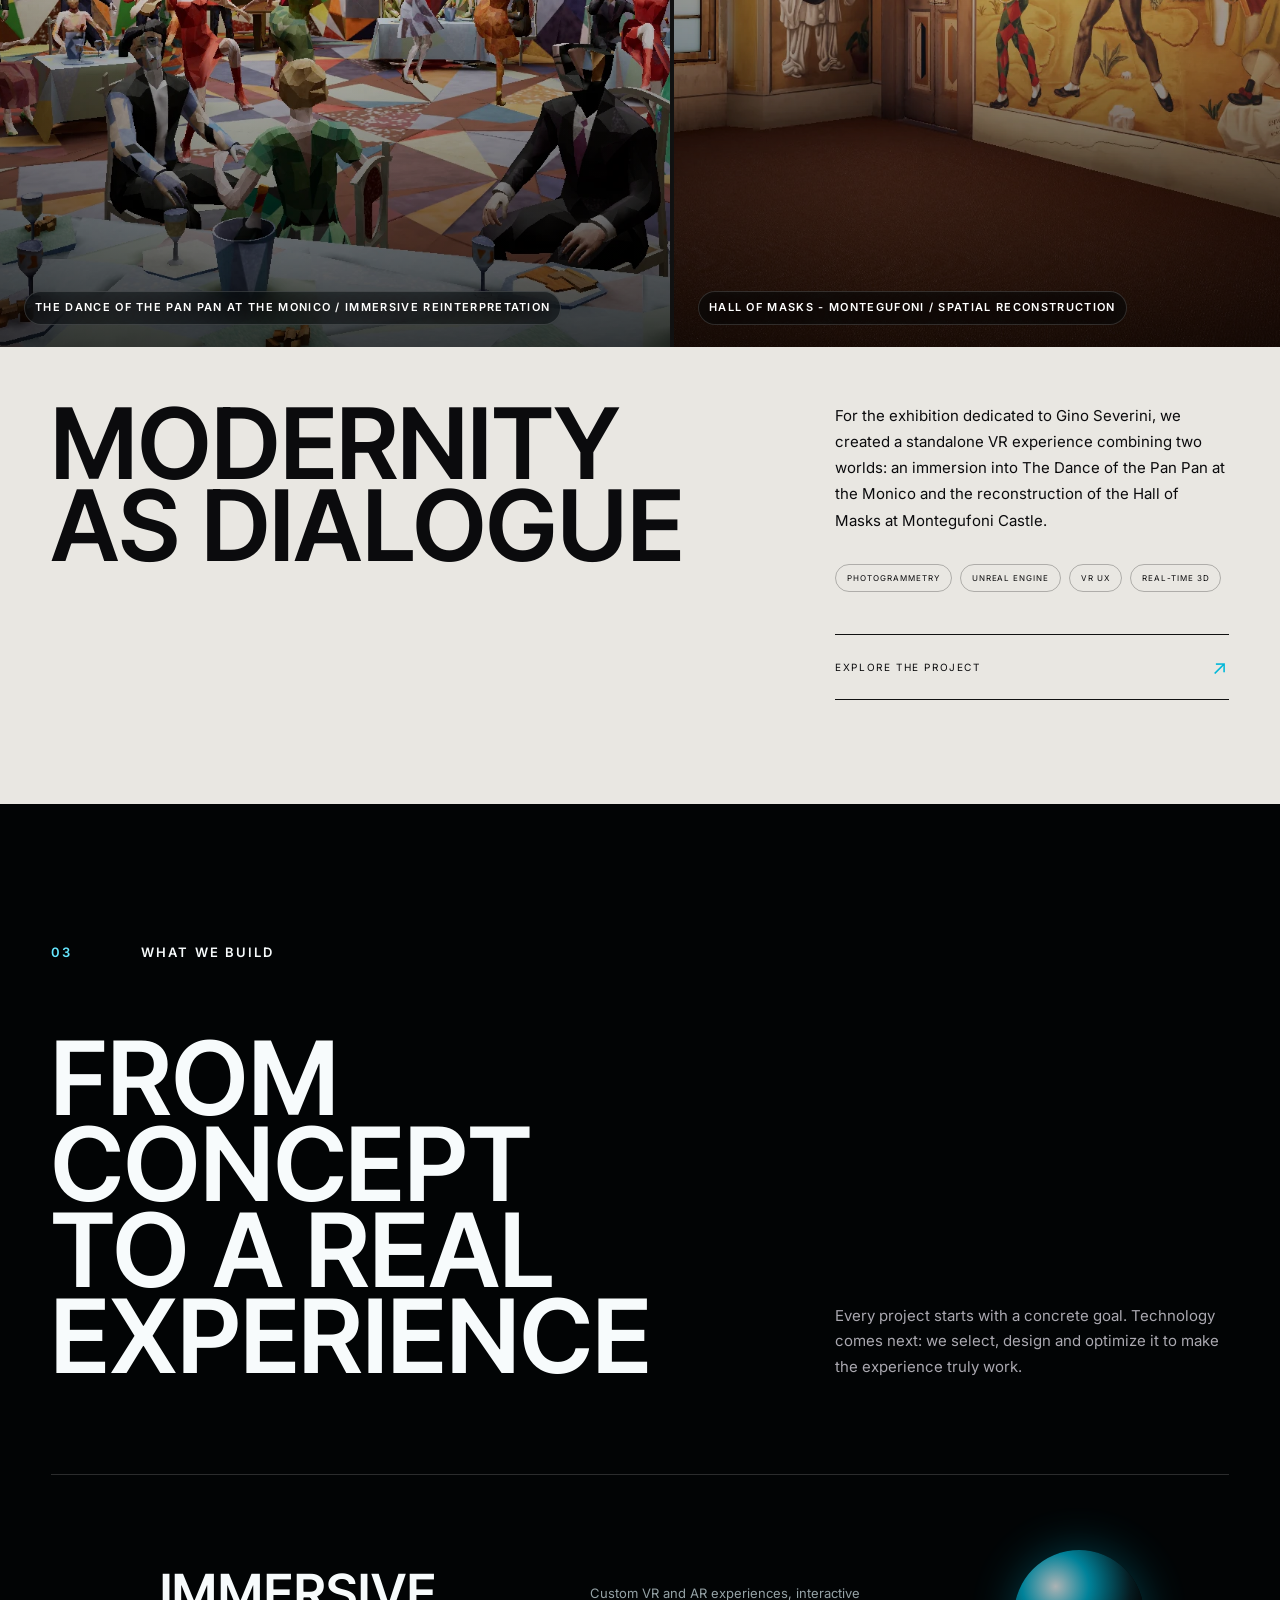
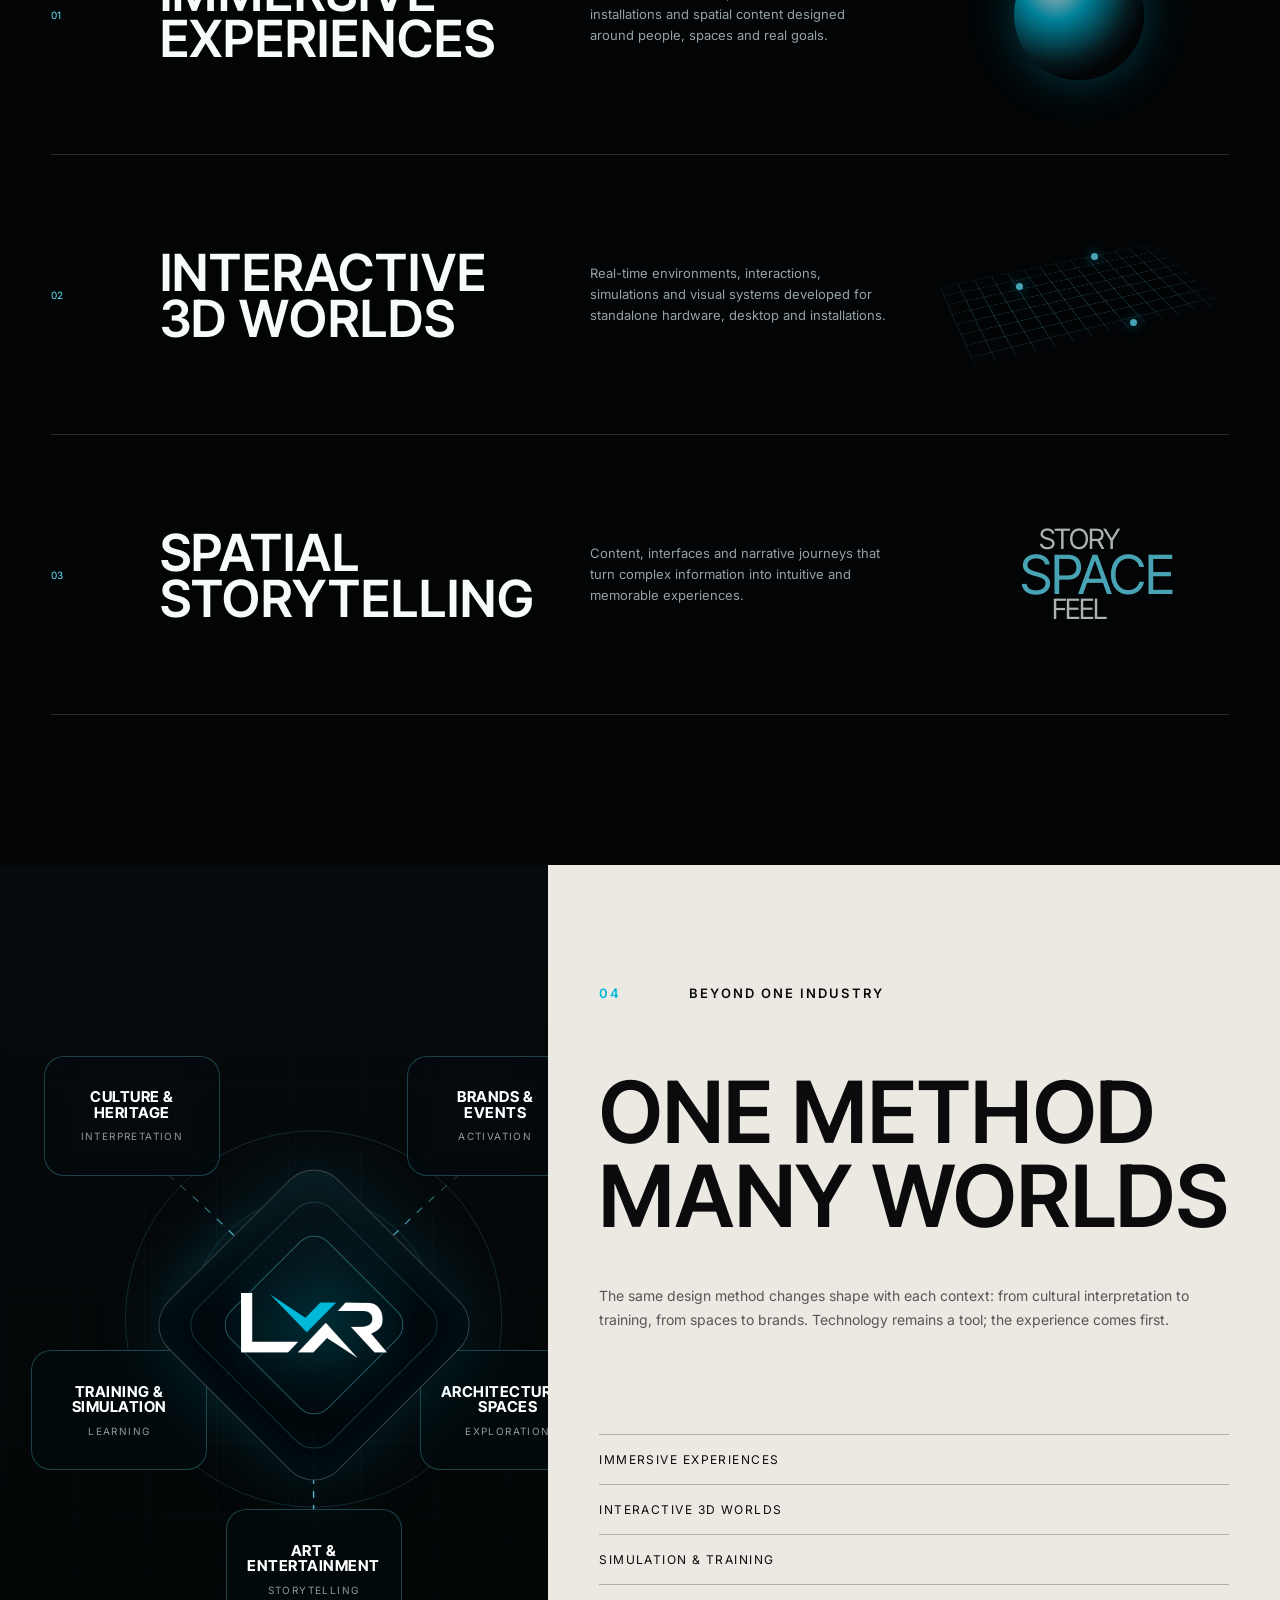
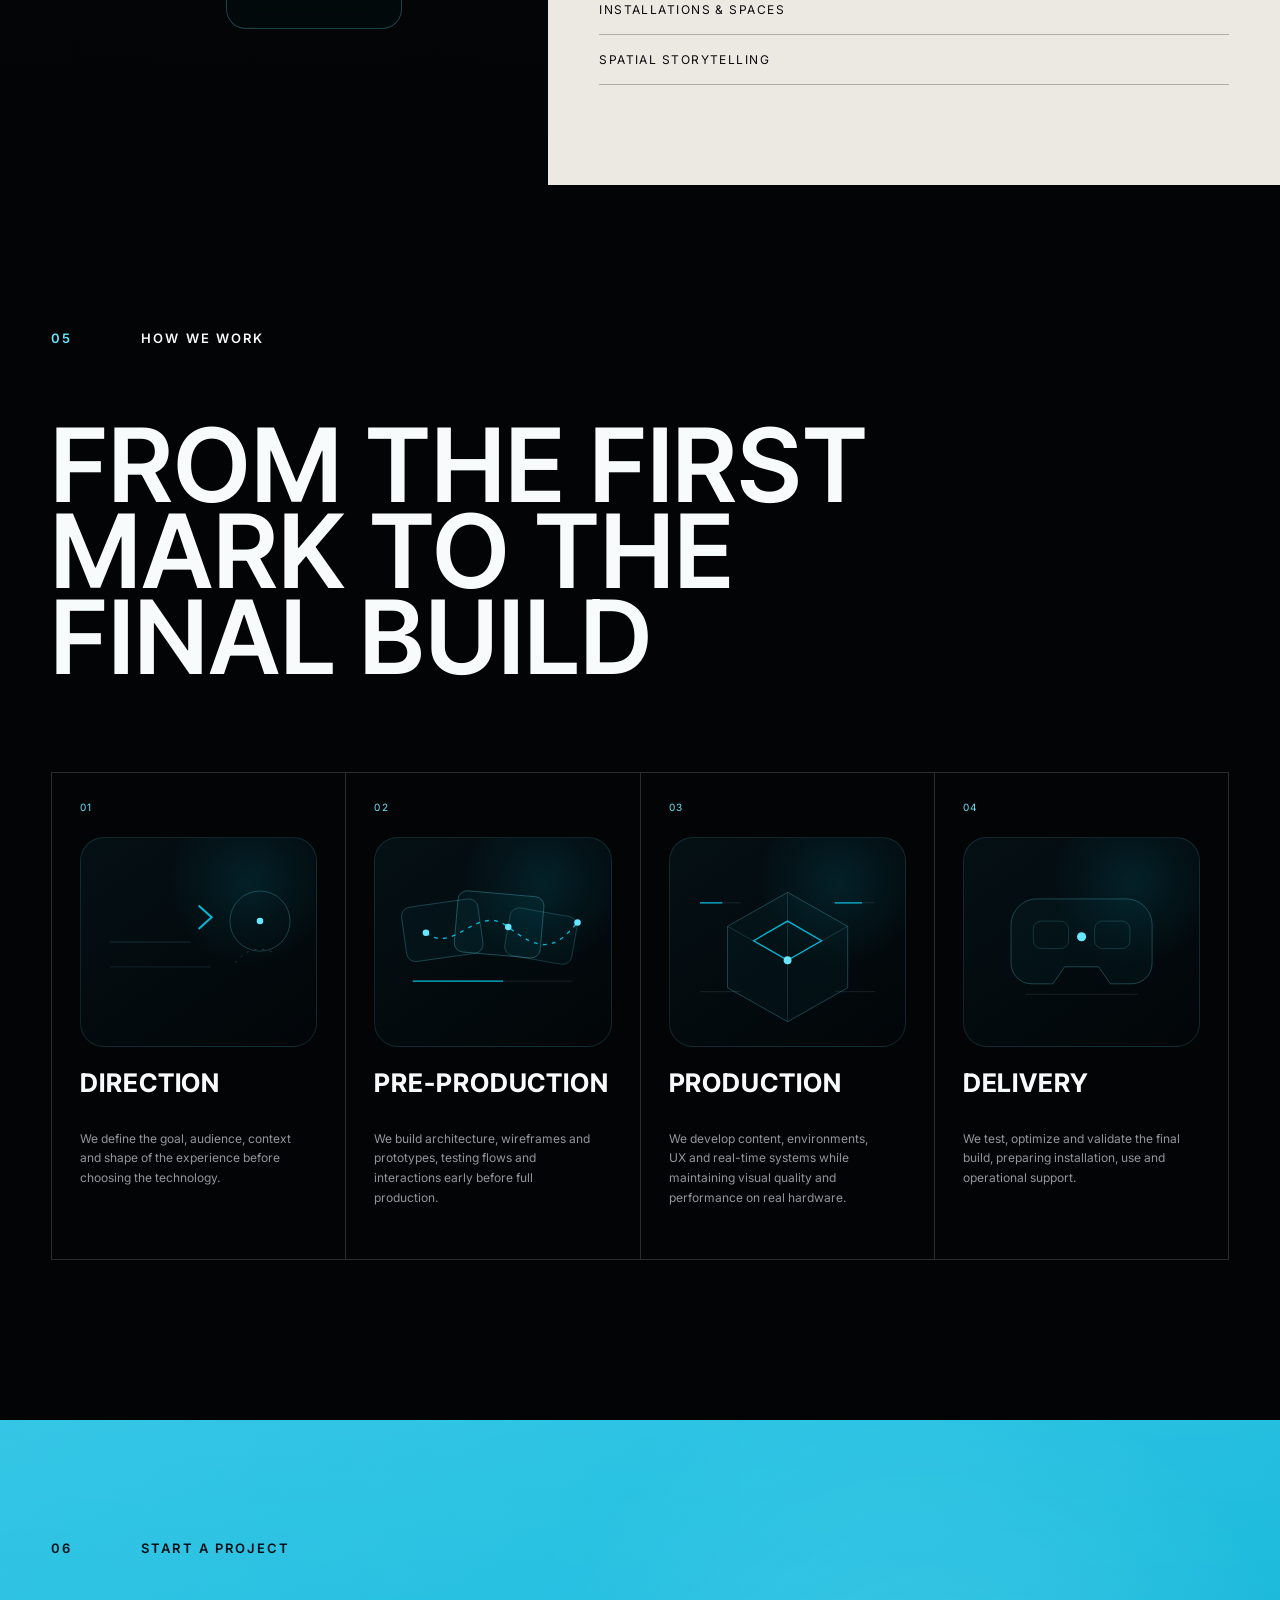
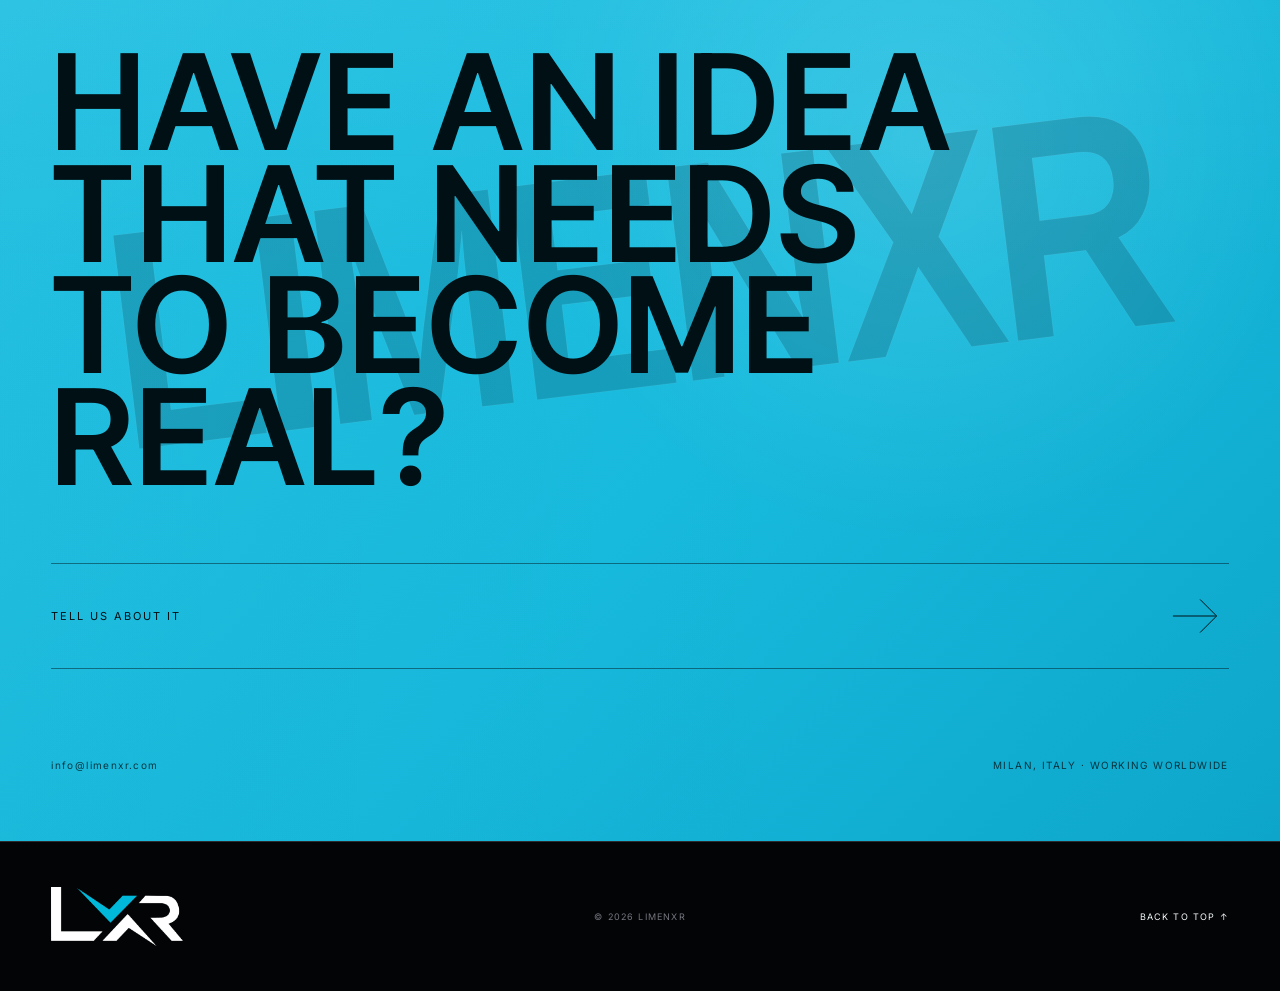
==== commit f2c1bc8b: "v36" ====
--- a/en/index.html
+++ b/en/index.html
@@ -107,7 +107,7 @@
 <span>THE STUDIO</span>
 </div>
 <div class="manifesto__grid">
-<h2 class="display-copy display-copy--threshold reveal">BETWEEN THE REAL<br/>AND THE POSSIBLE<br/>THERE IS A THRESHOLD</h2>
+<h2 class="display-copy display-copy--threshold reveal"><span class="threshold-nowrap">BETWEEN THE REAL</span><br/><span class="threshold-nowrap">AND THE POSSIBLE</span><br/>THERE IS A THRESHOLD</h2>
 <div class="manifesto__copy reveal">
 <p>LimenXR exists to design that threshold. We combine technical development, visual direction, interaction design and storytelling to create immersive experiences that do more than show: they let people enter, move, understand and remember.</p>
 <p>We are Milan-based and build custom projects for culture, brands, spaces, events, training and new forms of communication.</p>
--- a/styles.css
+++ b/styles.css
@@ -3216,3 +3216,106 @@
   text-rendering: optimizeLegibility;
   backface-visibility: visible;
 }
+
+/* V31 — wider tracking on principal display titles and cleaner image viewer */
+.hero__title,
+.display-copy--threshold,
+.featured-work__title,
+.project-copy h3,
+.capabilities__intro h2,
+.cap-item h3,
+.sectors__content h2,
+.process__header h2,
+.contact h2 {
+  letter-spacing: .018em;
+}
+
+.field-node strong,
+.process-card__copy h3 {
+  letter-spacing: .035em;
+}
+
+/* Keep both lines of the standalone Gino Severini case-study title equally open. */
+.case-modal__hero h2 > span,
+.case-modal__hero h2 > em {
+  letter-spacing: .018em !important;
+}
+
+/* Gallery viewer: keep the image counter, but do not display per-image descriptive titles. */
+.image-viewer__caption {
+  display: none !important;
+}
+.image-viewer__panel figcaption {
+  justify-content: flex-end;
+}
+
+/* V32 — fine-tuned display tracking from visual review */
+/* Slightly tighter than V31 for the six reviewed headline treatments. */
+.hero__title,
+.display-copy--threshold,
+.project-copy h3,
+.capabilities__intro h2,
+.sectors__content h2 {
+  letter-spacing: .008em;
+}
+
+/* Standalone case-study hero: tighten both title lines by the same amount. */
+.case-modal__hero h2 > span,
+.case-modal__hero h2 > em {
+  letter-spacing: .008em !important;
+}
+
+/* V33 — featured-project Gino Severini title: visibly more open tracking. */
+.featured-work__title {
+  letter-spacing: .055em;
+}
+
+/* V34 — English mobile fit and CTA scale */
+@media (max-width: 900px) {
+  /* Keep “MANY WORLDS” on one line without clipping at the right edge. */
+  html[lang="en"] .sectors__content h2 {
+    font-size: clamp(46px, 13.7vw, 66px);
+  }
+
+  /* Give the English closing question a presence closer to the Italian version. */
+  html[lang="en"] .contact h2 {
+    font-size: clamp(44px, 13.5vw, 64px);
+    line-height: .84;
+    letter-spacing: -.055em;
+  }
+}
+
+@media (max-width: 370px) {
+  html[lang="en"] .sectors__content h2 {
+    font-size: 13.4vw;
+  }
+  html[lang="en"] .contact h2 {
+    font-size: 13.2vw;
+  }
+}
+
+/* V35 — definitive English mobile sector-title fit.
+   Keep both lines on one line and preserve a safe right margin down to 320px-wide phones. */
+@media (max-width: 900px) {
+  html[lang="en"] .sectors__content h2 {
+    font-size: clamp(30px, 11vw, 62px);
+  }
+  html[lang="en"] .sectors__content h2 span {
+    display: block;
+    white-space: nowrap;
+  }
+}
+
+/* V36 — compact English mobile manifesto heading.
+   Keep the first two phrases together so REAL never sits alone. */
+@media (max-width: 900px) {
+  html[lang="en"] .display-copy--threshold {
+    font-size: clamp(28px, 9vw, 47px);
+    line-height: .94;
+    letter-spacing: 0;
+  }
+  html[lang="en"] .display-copy--threshold .threshold-nowrap {
+    white-space: nowrap;
+  }
+}
+
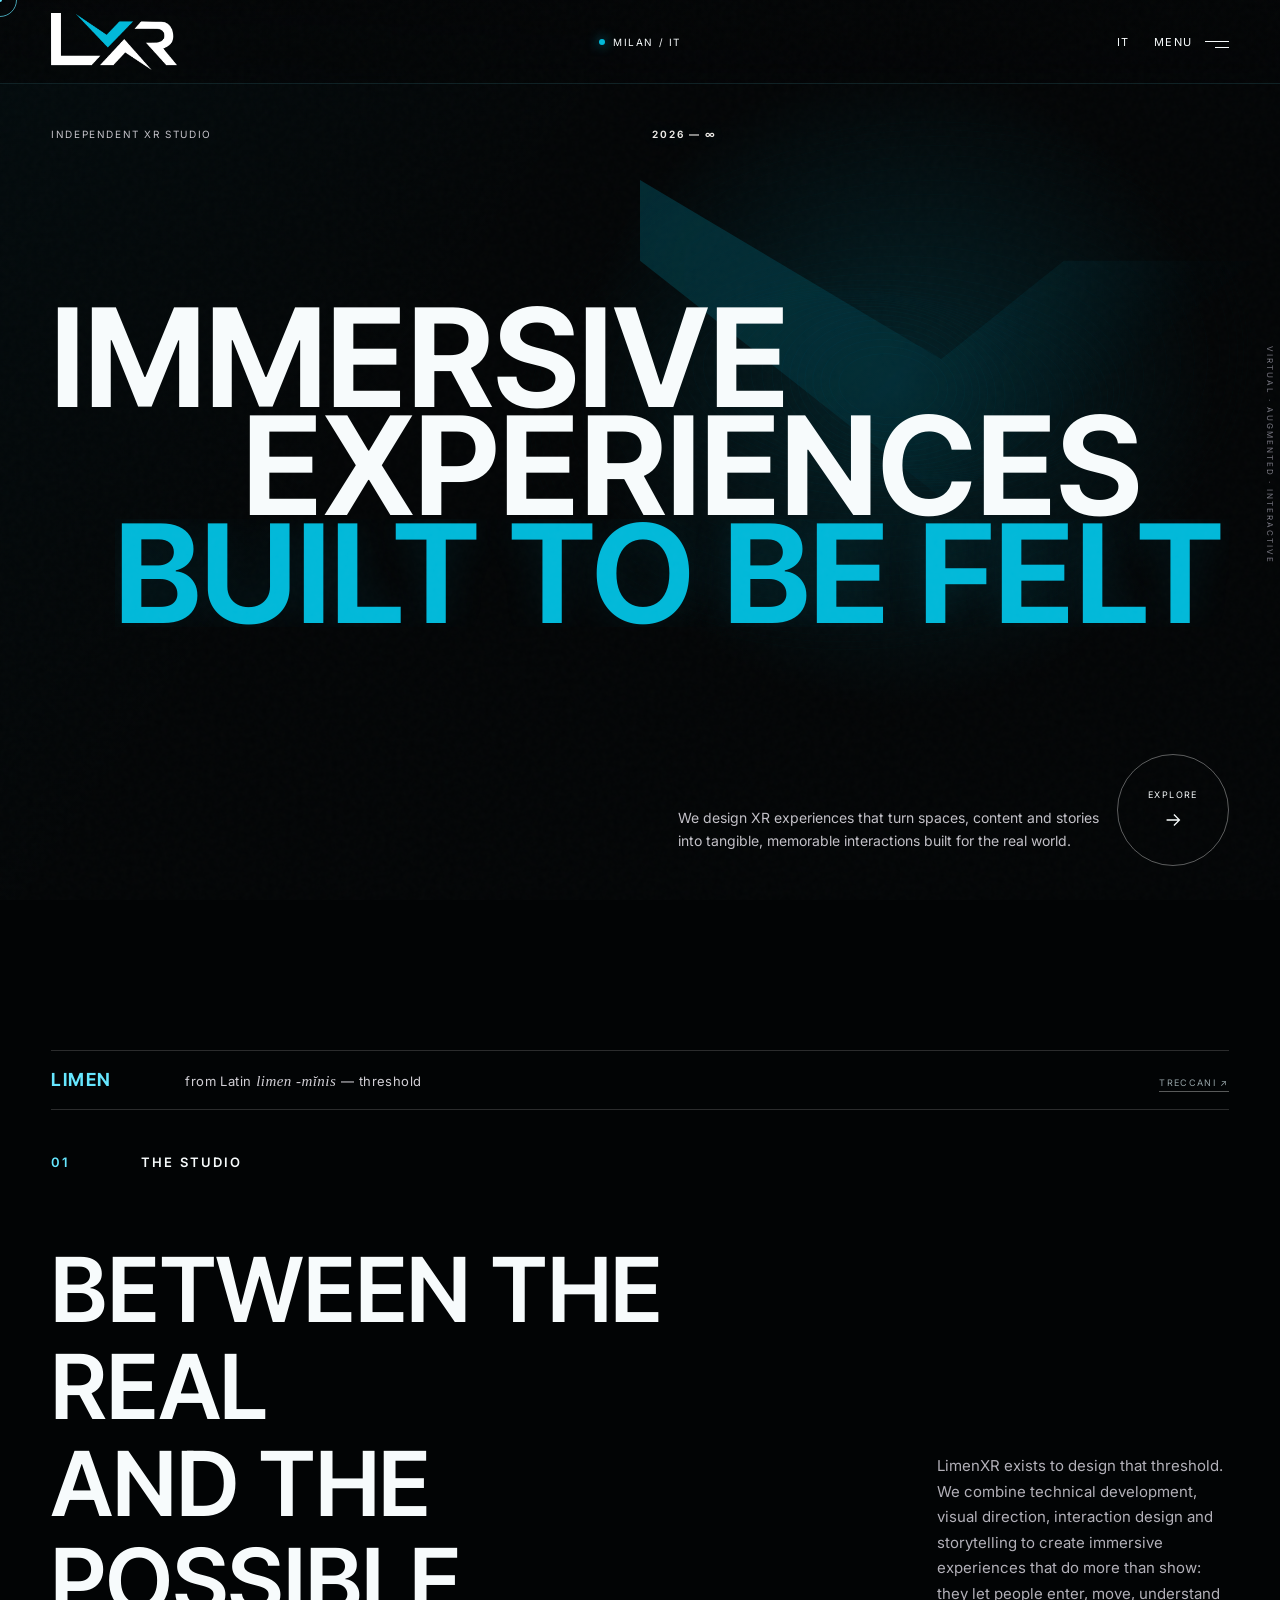
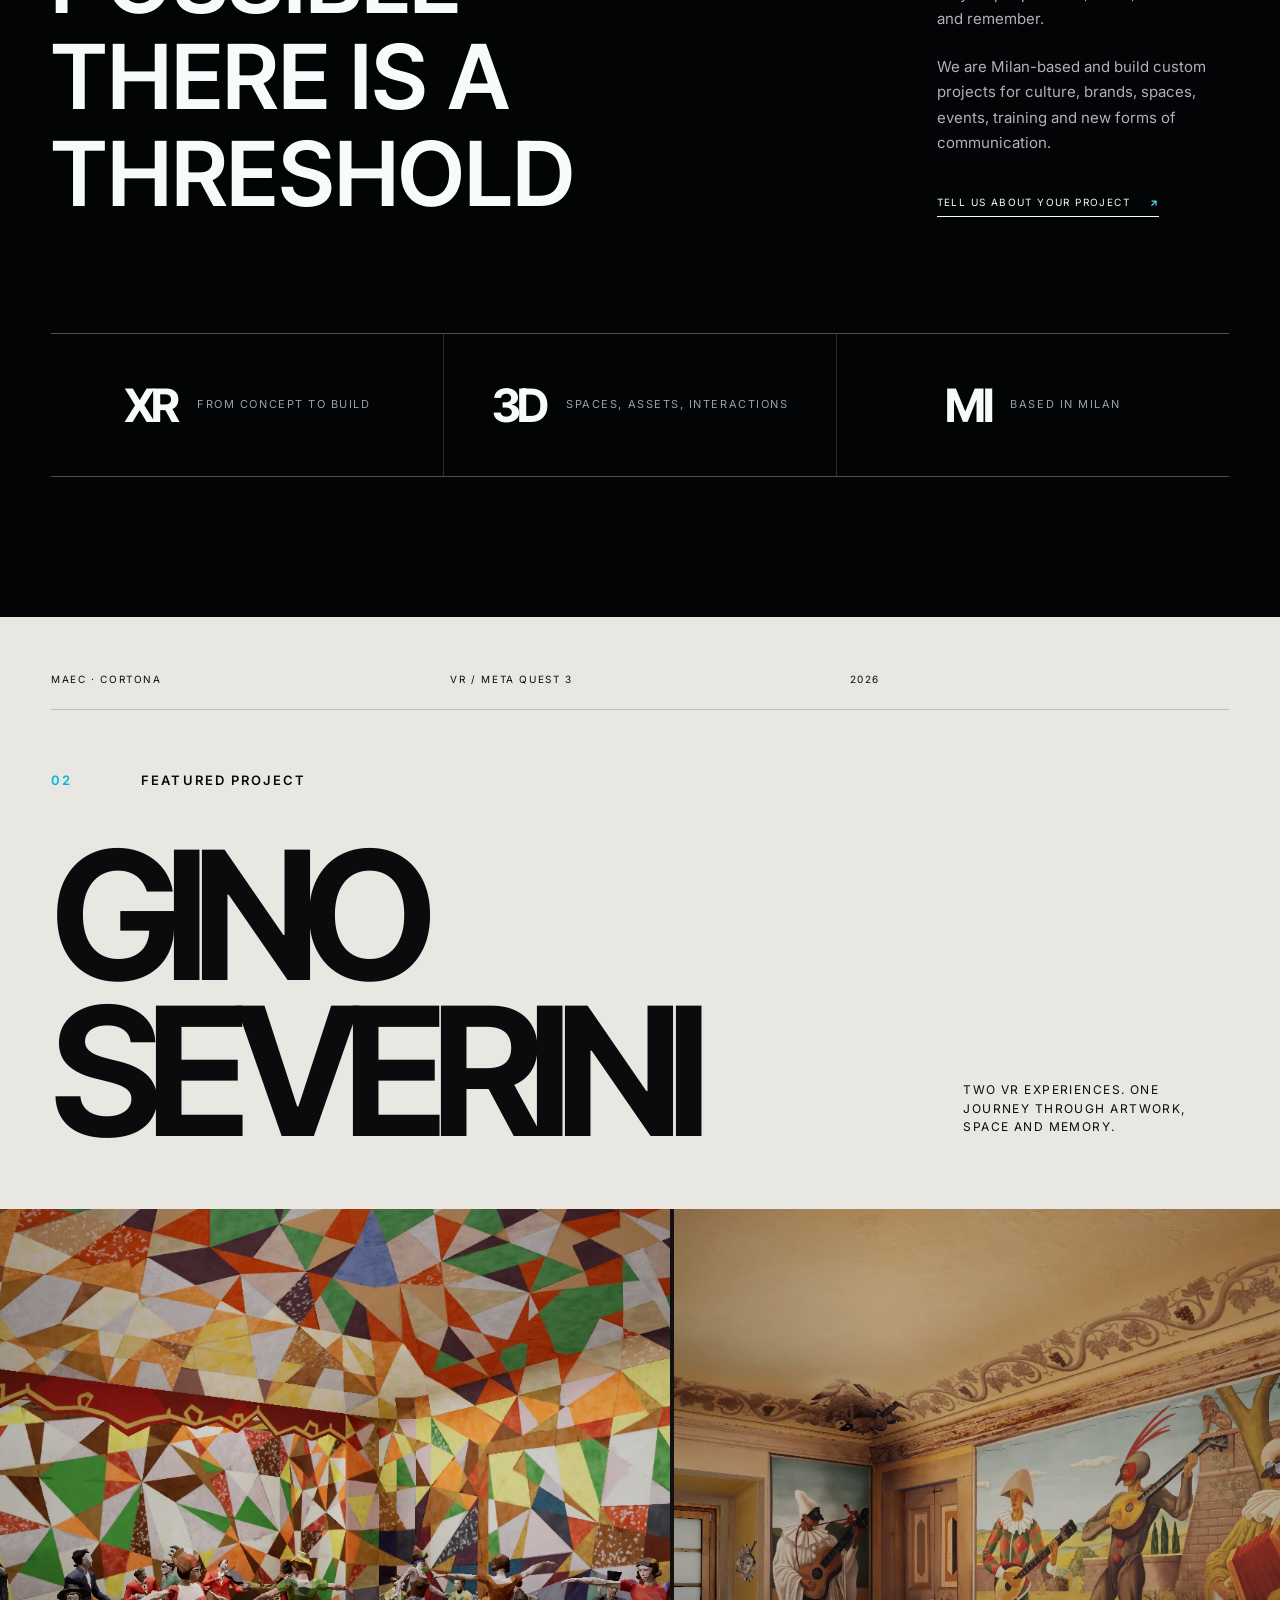
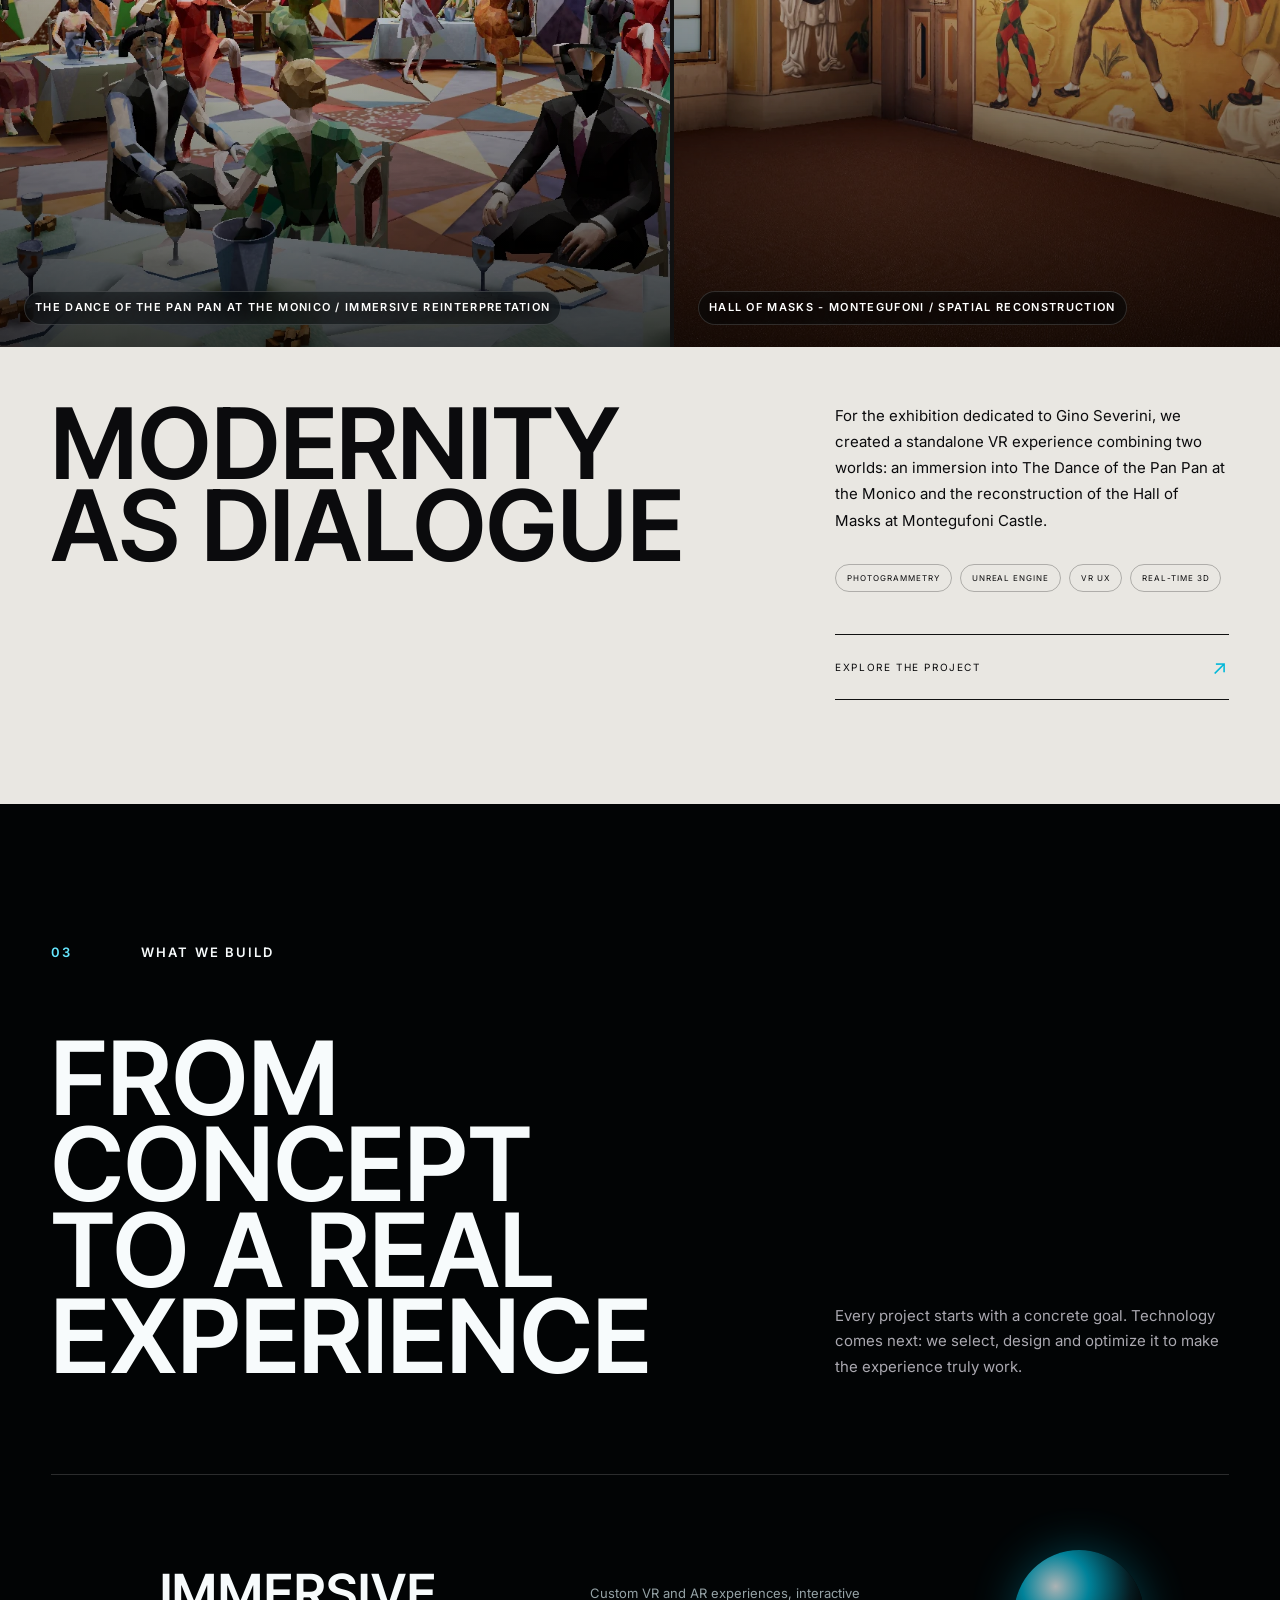
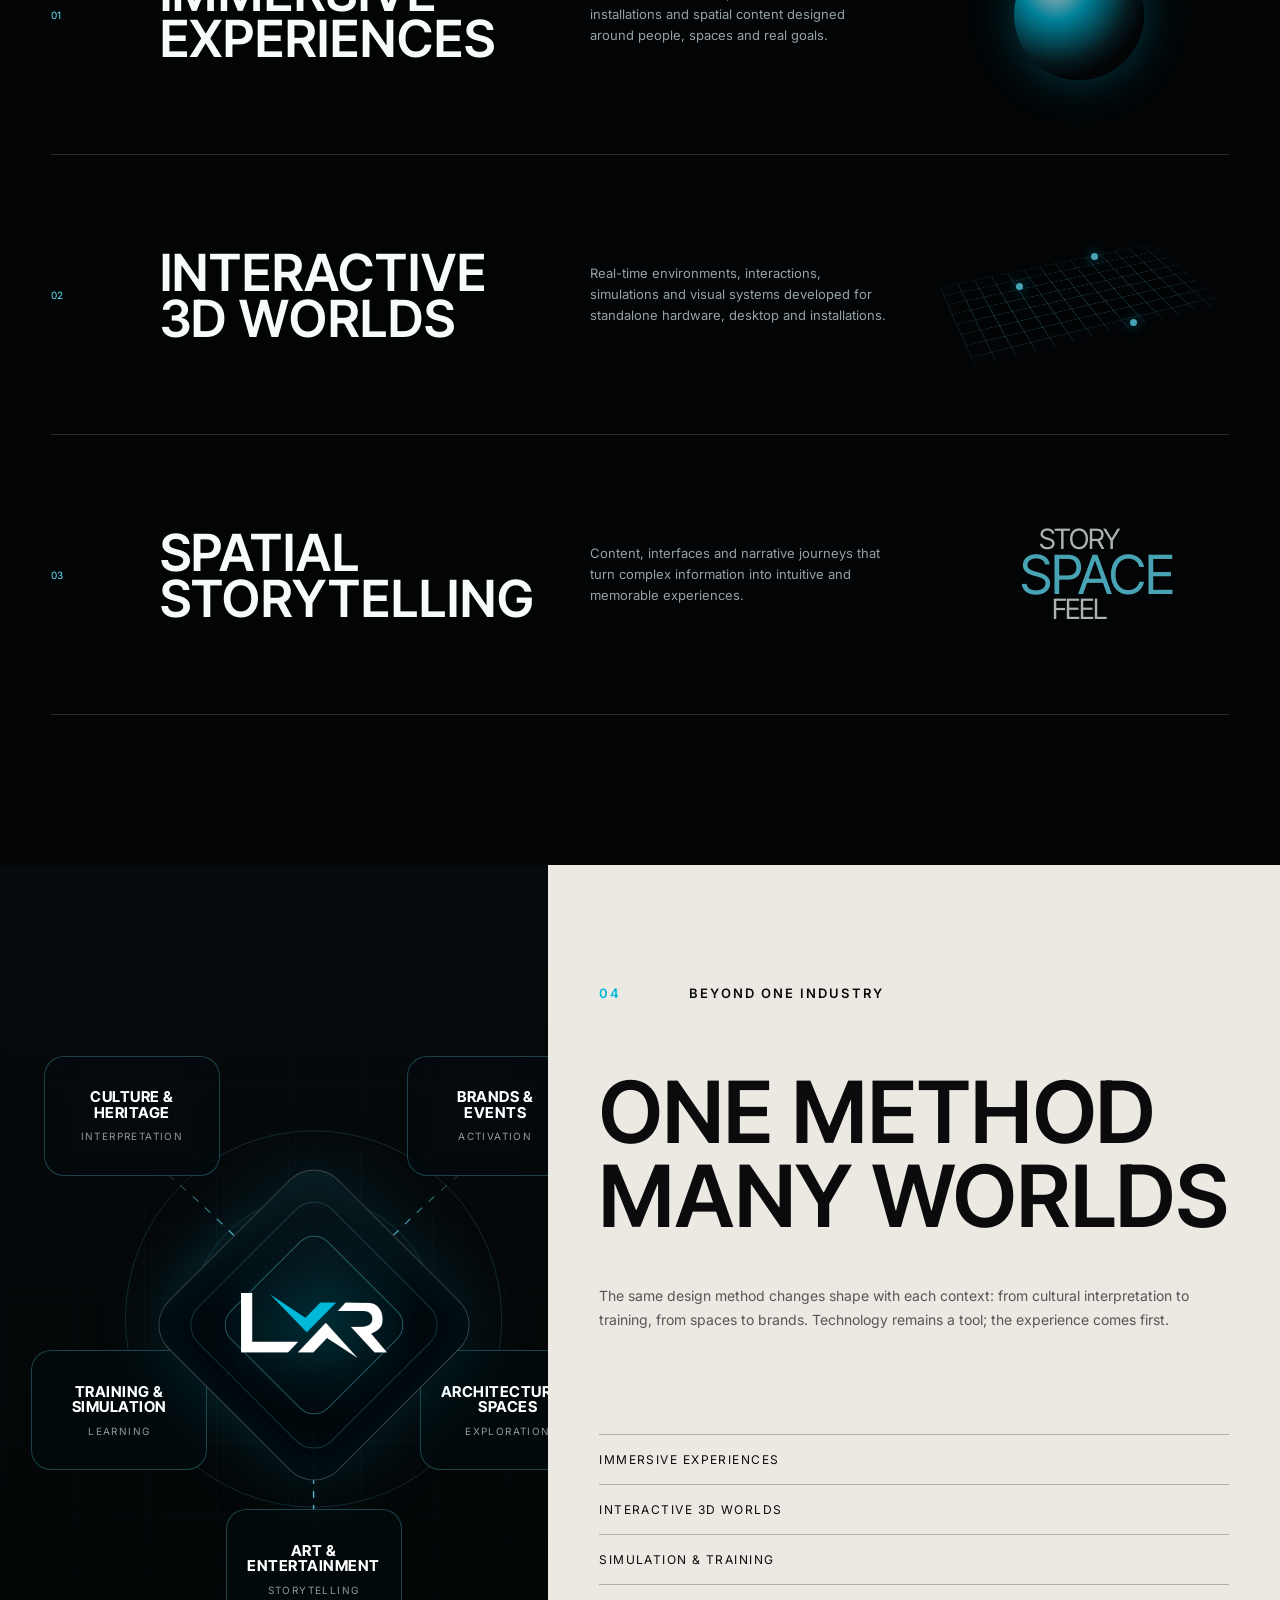
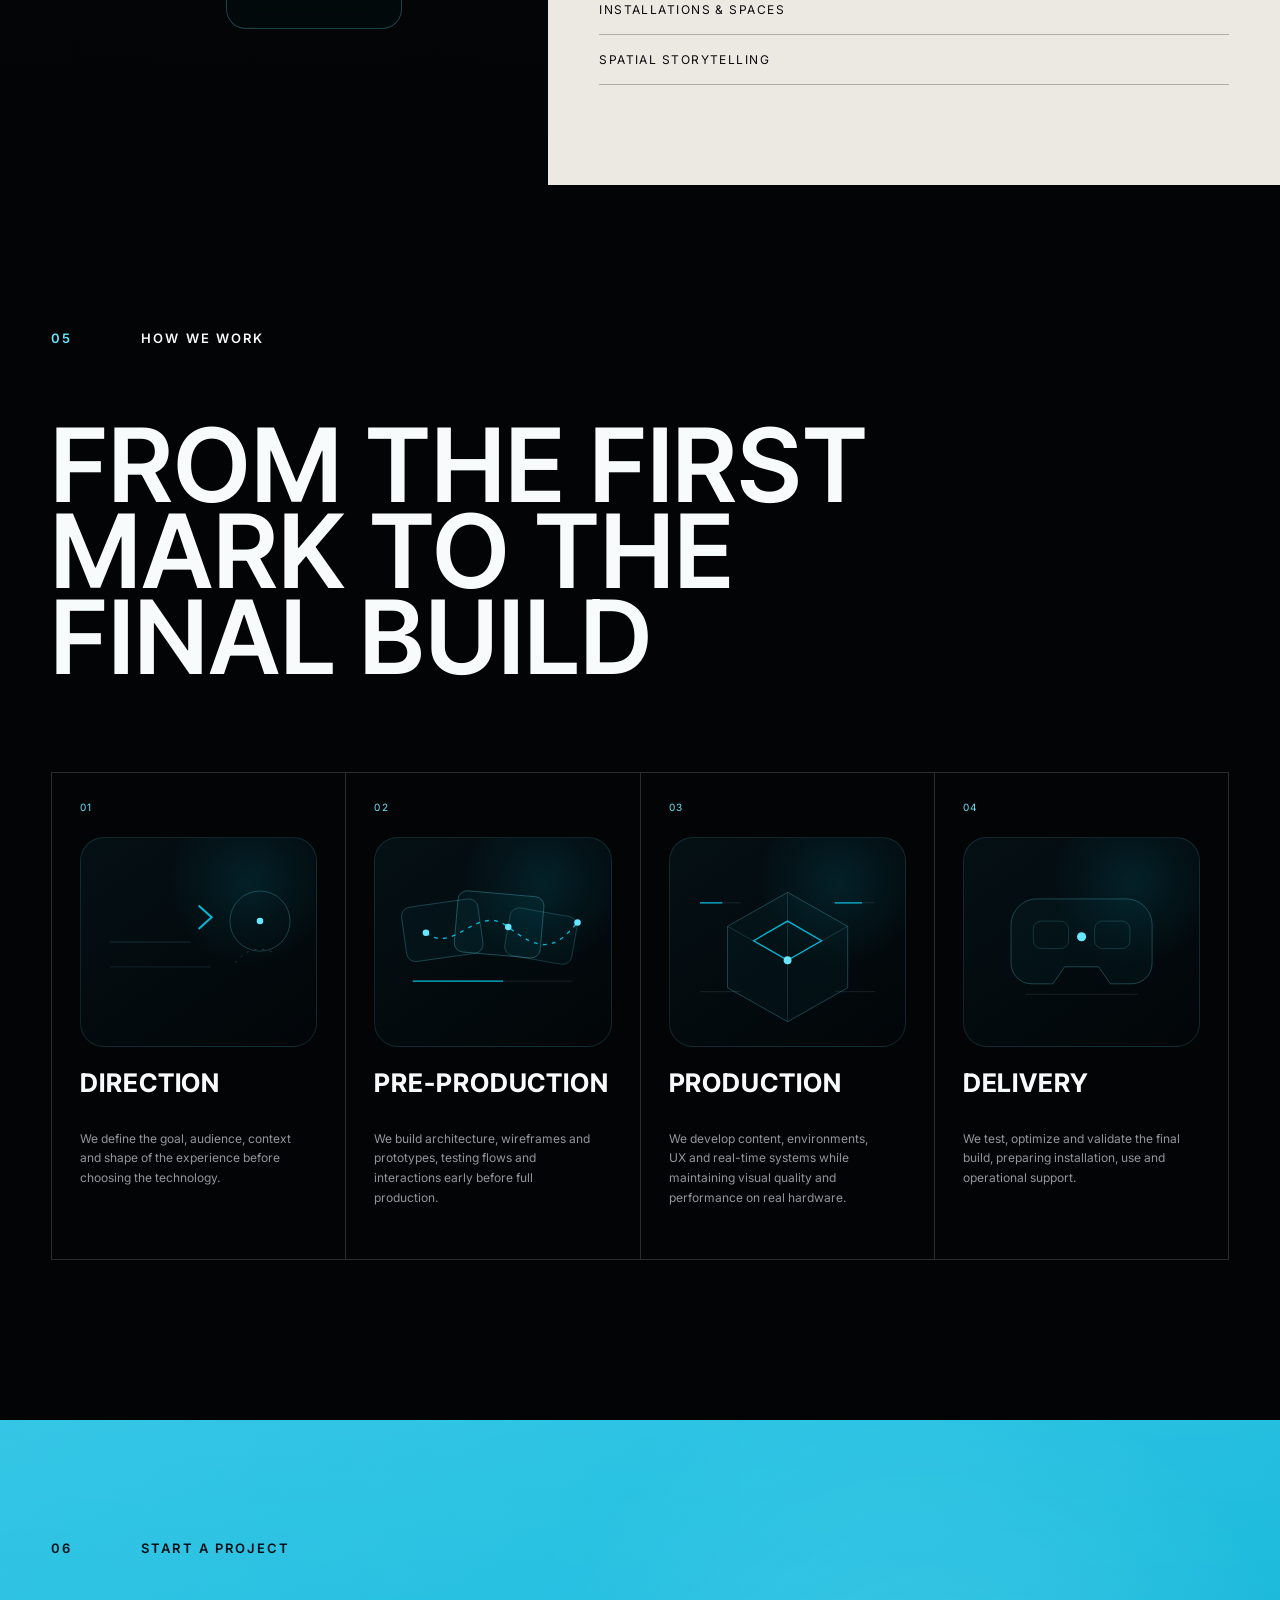
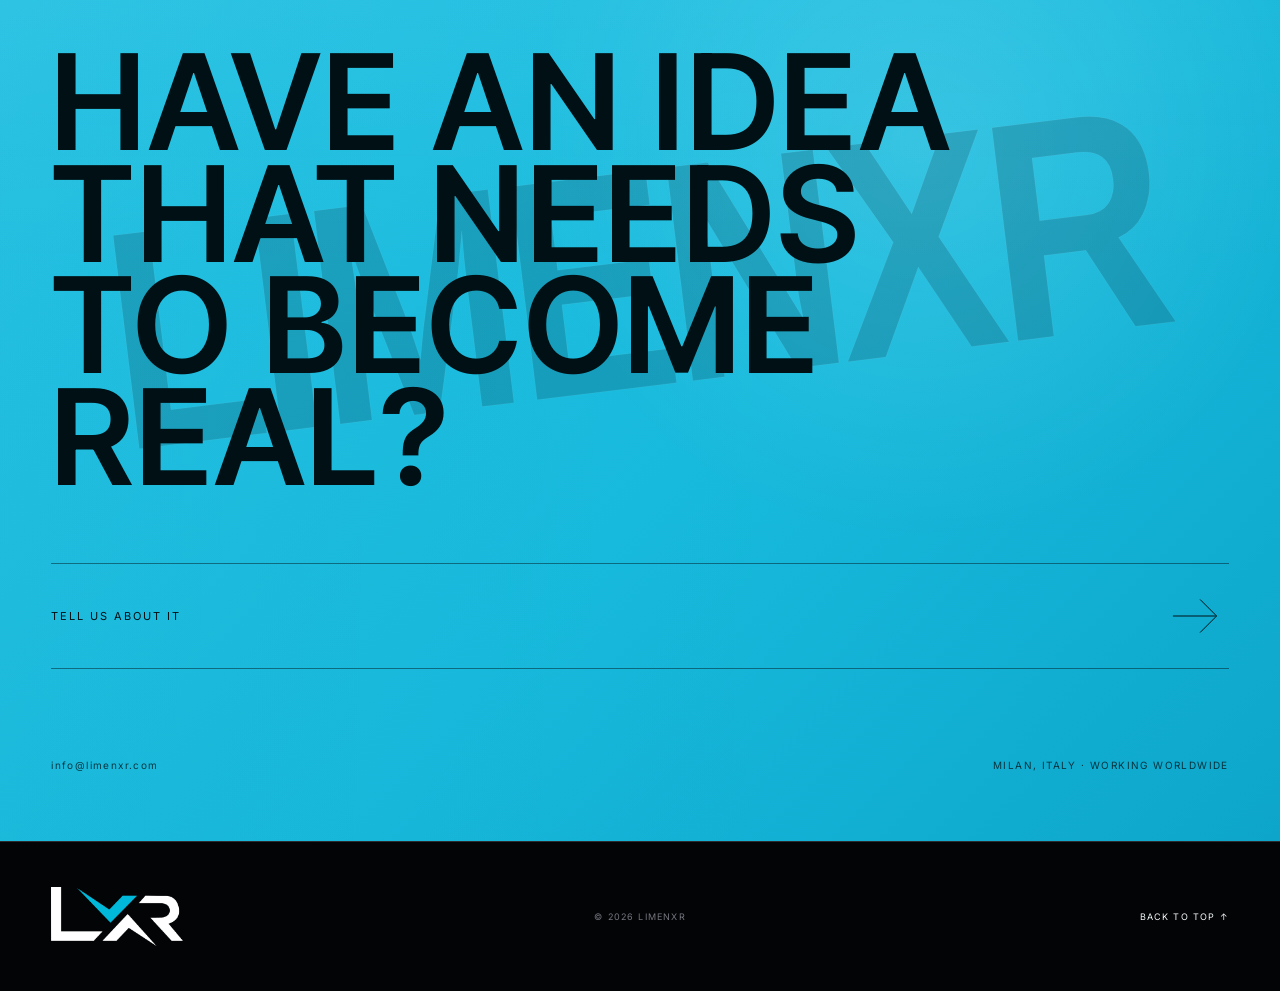
==== commit cbf36bee: "v37" ====
--- a/en/index.html
+++ b/en/index.html
@@ -107,7 +107,7 @@
 <span>THE STUDIO</span>
 </div>
 <div class="manifesto__grid">
-<h2 class="display-copy display-copy--threshold reveal"><span class="threshold-nowrap">BETWEEN THE REAL</span><br/><span class="threshold-nowrap">AND THE POSSIBLE</span><br/>THERE IS A THRESHOLD</h2>
+<h2 class="display-copy display-copy--threshold reveal">BETWEEN THE<br class="threshold-break--mobile"/> REAL<br class="threshold-break--desktop"/> AND<br class="threshold-break--mobile"/> THE POSSIBLE<br/>THERE IS A<br class="threshold-break--mobile"/> THRESHOLD</h2>
 <div class="manifesto__copy reveal">
 <p>LimenXR exists to design that threshold. We combine technical development, visual direction, interaction design and storytelling to create immersive experiences that do more than show: they let people enter, move, understand and remember.</p>
 <p>We are Milan-based and build custom projects for culture, brands, spaces, events, training and new forms of communication.</p>
--- a/styles.css
+++ b/styles.css
@@ -3306,16 +3306,17 @@
   }
 }
 
-/* V36 — compact English mobile manifesto heading.
-   Keep the first two phrases together so REAL never sits alone. */
+/* V37 — English mobile manifesto: restore the larger scale and use deliberate mobile line breaks.
+   Desktop keeps the original three-line composition. */
+.threshold-break--mobile { display: none; }
+.threshold-break--desktop { display: inline; }
 @media (max-width: 900px) {
   html[lang="en"] .display-copy--threshold {
-    font-size: clamp(28px, 9vw, 47px);
-    line-height: .94;
-    letter-spacing: 0;
-  }
-  html[lang="en"] .display-copy--threshold .threshold-nowrap {
-    white-space: nowrap;
-  }
-}
-
+    font-size: clamp(38px, 12.4vw, 62px);
+    line-height: .89;
+    letter-spacing: .004em;
+  }
+  html[lang="en"] .display-copy--threshold .threshold-break--mobile { display: inline; }
+  html[lang="en"] .display-copy--threshold .threshold-break--desktop { display: none; }
+}
+
